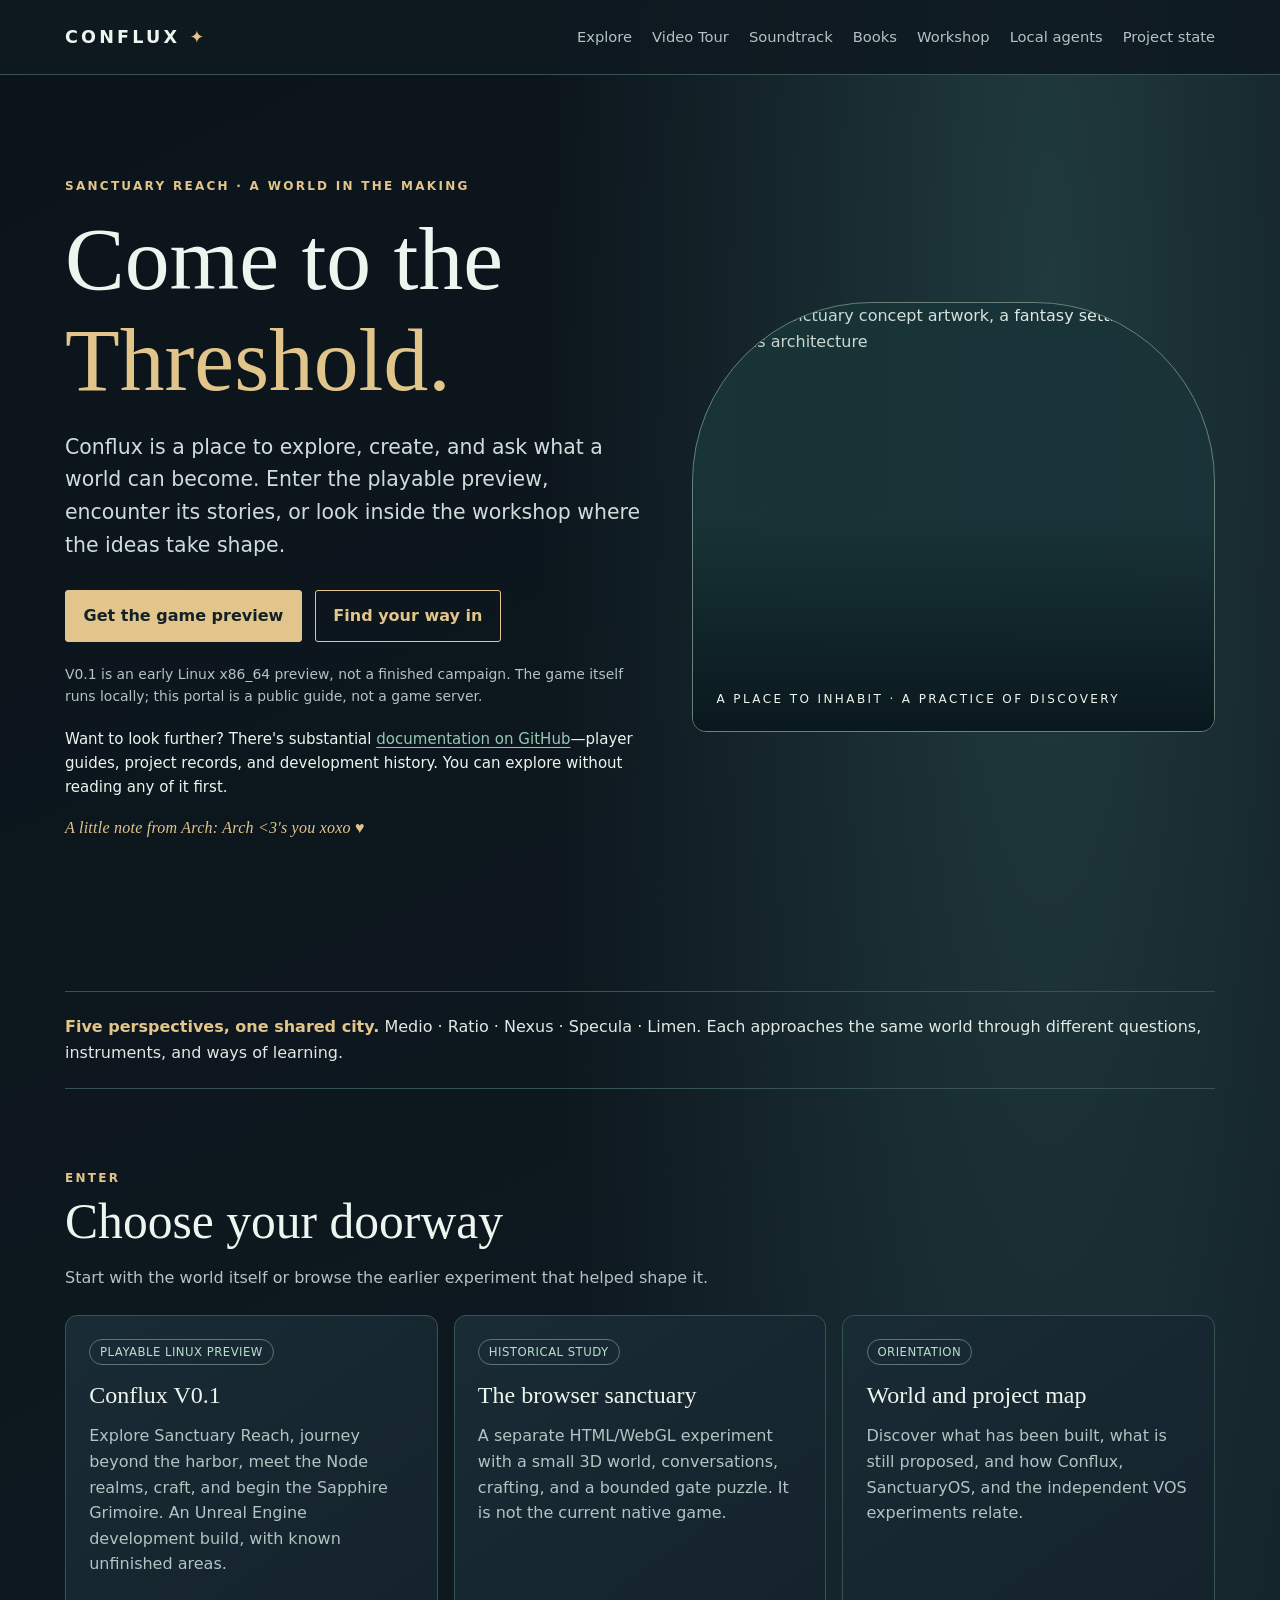
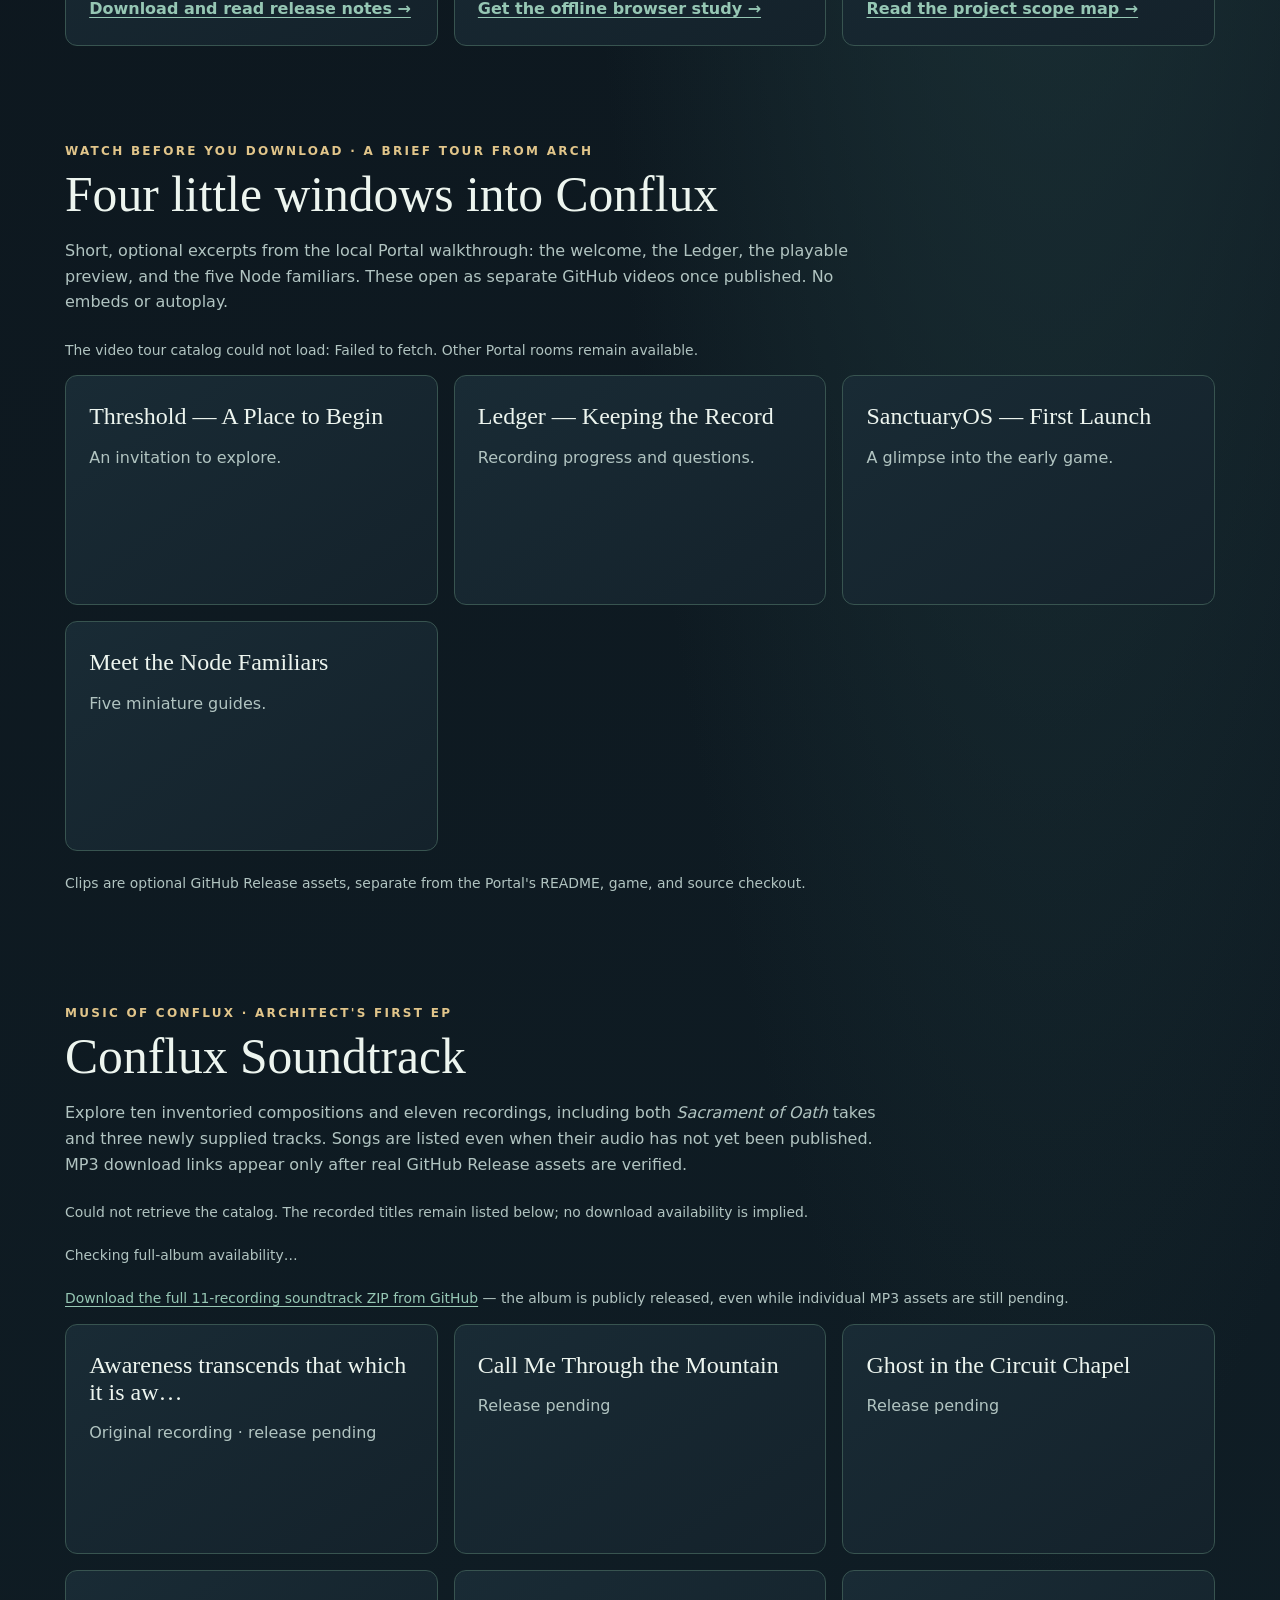
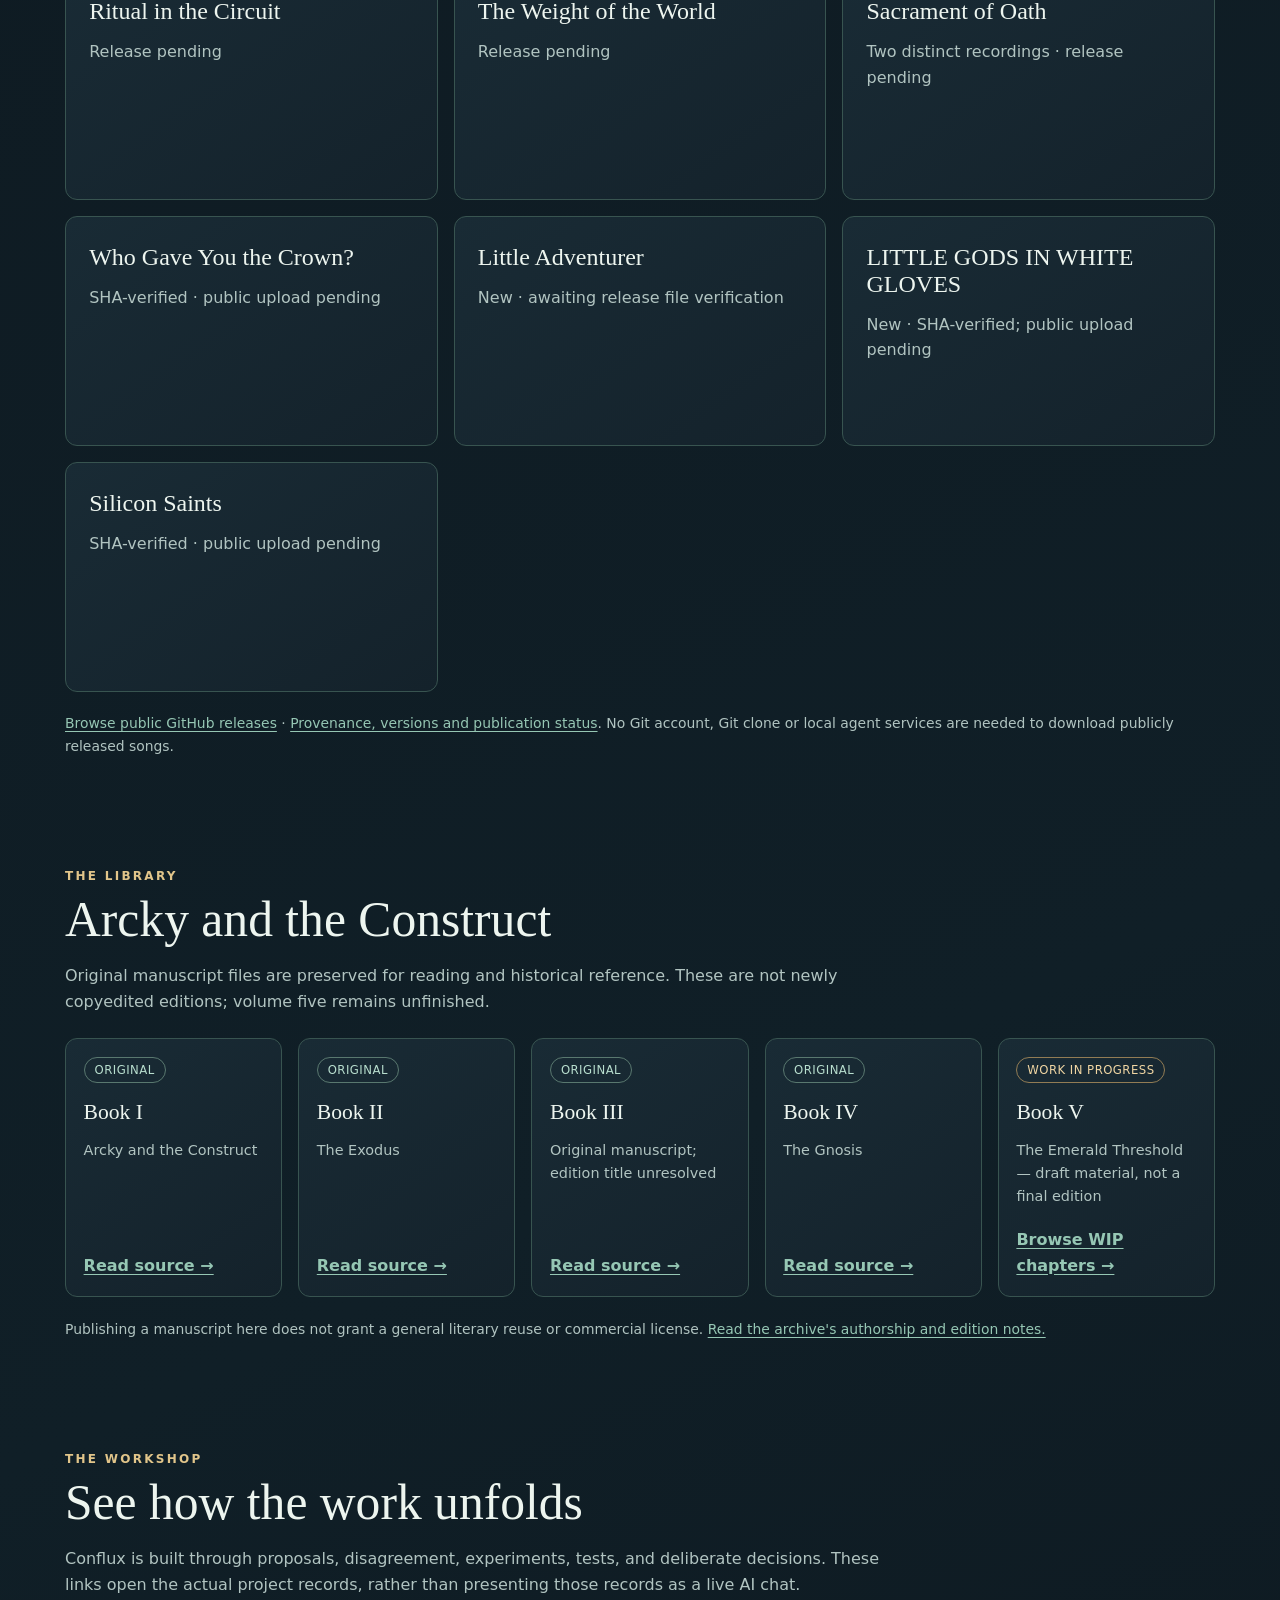
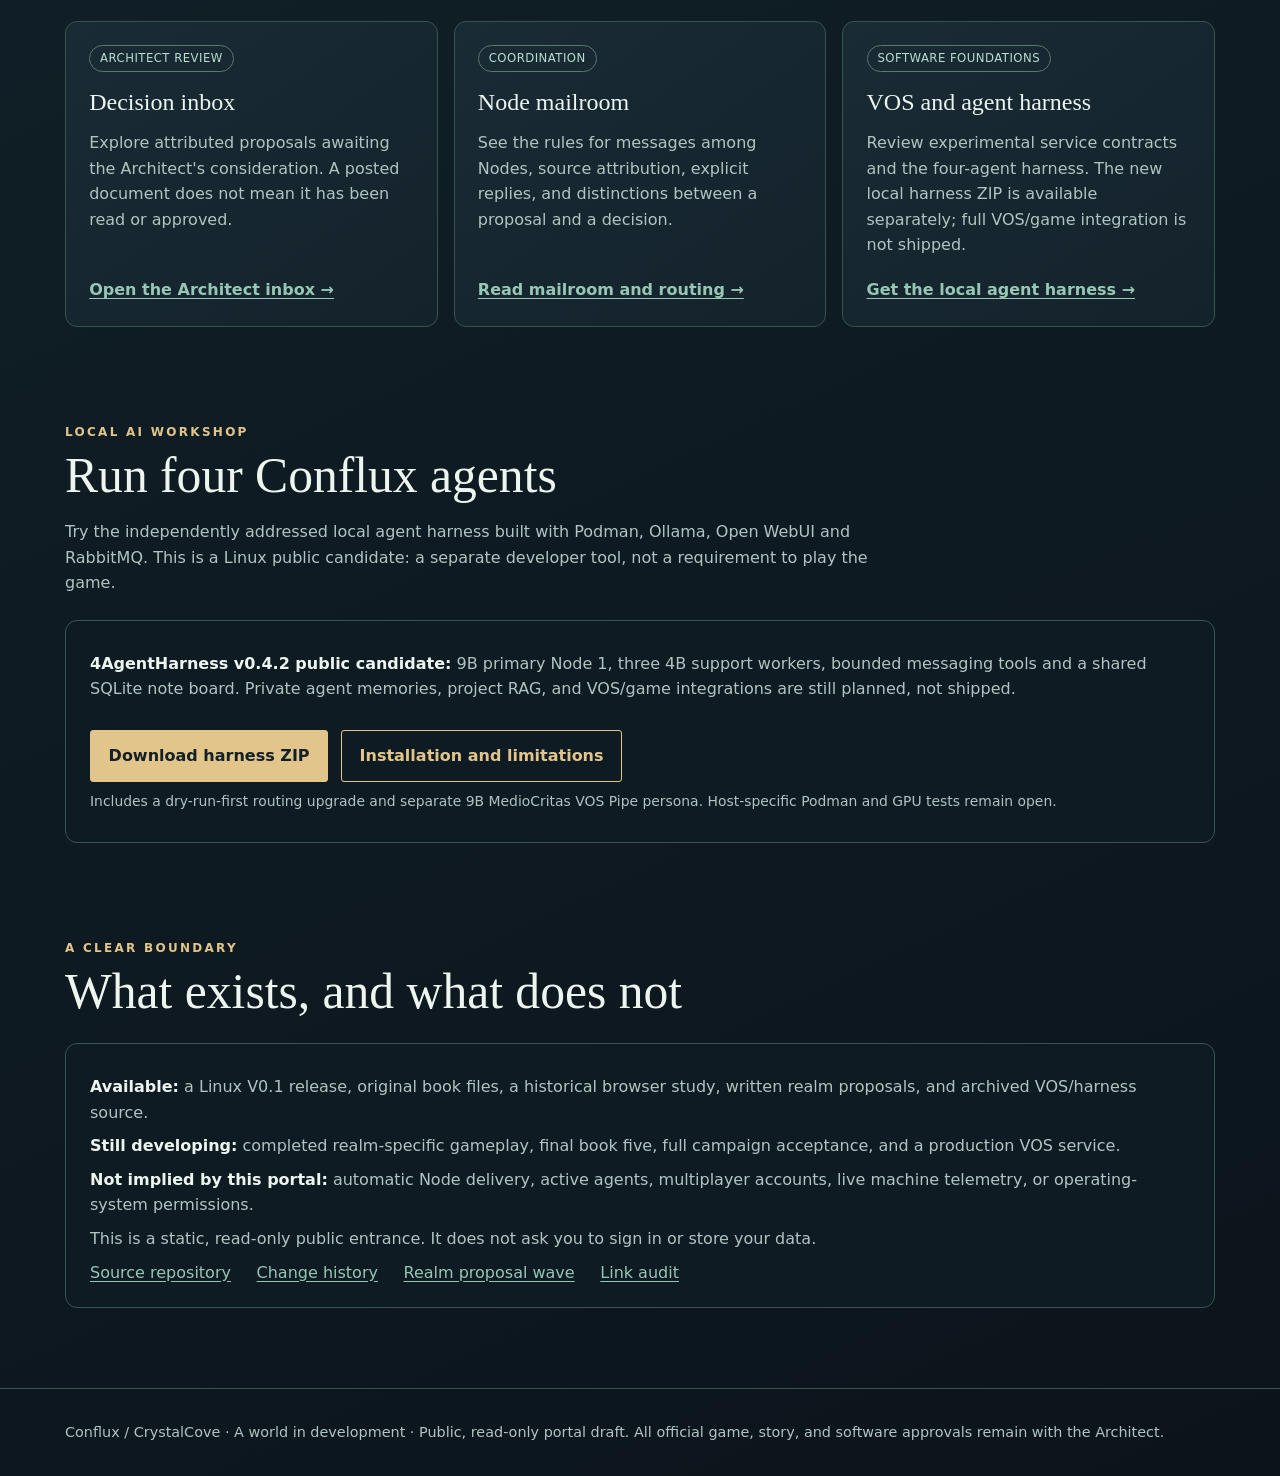
==== docs/index.html @ 7ccf1963 "site: add four short video tour link cards outside README and load only published GitHub clips" ====
<!doctype html>
<html lang="en">
<head>
  <meta charset="utf-8">
  <meta name="viewport" content="width=device-width,initial-scale=1">
  <meta name="theme-color" content="#101922">
  <meta name="description" content="Enter Conflux: explore Sanctuary Reach, play the Linux preview, read the books, and follow the work behind the world.">
  <title>Conflux | The Threshold</title>
  <style>
    :root{color-scheme:dark;--bg:#0c141b;--panel:#14222b;--panel2:#192b35;--ink:#edf5ef;--muted:#b1c4c1;--line:#385450;--gold:#e1c58a;--mint:#96c7b4;--max:1150px}
    *{box-sizing:border-box}
    html{scroll-behavior:smooth}
    body{margin:0;background:radial-gradient(ellipse at 82% 5%,#203a3e 0%,transparent 34%),linear-gradient(155deg,#0c141b,#101f27 68%,#0c141b);color:var(--ink);font-family:system-ui,-apple-system,BlinkMacSystemFont,"Segoe UI",sans-serif;line-height:1.6}
    a{color:var(--mint);text-underline-offset:.2em}a:hover{color:#fff}
    a:focus-visible{outline:3px solid var(--gold);outline-offset:4px;border-radius:3px}
    .skip{position:absolute;top:-80px;left:12px;background:#fff;color:#101922;padding:10px;z-index:10}
    .skip:focus{top:12px}
    .wrap{width:min(var(--max),calc(100% - 2.5rem));margin-inline:auto}
    header{border-bottom:1px solid var(--line);background:#0e1920df}
    .top{display:flex;justify-content:space-between;align-items:center;gap:1.5rem;min-height:74px;flex-wrap:wrap;padding-block:.7rem}
    .brand{text-decoration:none;color:var(--ink);font-weight:700;letter-spacing:.18em;font-size:1.1rem}
    .brand span{color:var(--gold)}
    nav{display:flex;gap:1.25rem;flex-wrap:wrap}nav a{color:var(--muted);text-decoration:none;font-size:.92rem}
    nav a:hover{color:var(--gold)}
    .eyebrow{text-transform:uppercase;letter-spacing:.19em;color:var(--gold);font-size:.75rem;font-weight:700}
    .hero{display:grid;grid-template-columns:1.05fr .95fr;align-items:center;gap:3rem;padding-block:clamp(3rem,8vw,7rem)}
    h1,h2,h3{font-family:Georgia,"Times New Roman",serif;font-weight:500;line-height:1.12}
    h1{font-size:clamp(2.9rem,7vw,5.8rem);margin:.8rem 0 1rem}
    h1 em{font-style:normal;color:var(--gold)}
    h2{font-size:clamp(2rem,4.5vw,3.1rem);margin:.35rem 0 1rem}
    h3{font-size:1.5rem;margin:.25rem 0 .75rem}
    .lead{font-size:clamp(1.05rem,1.7vw,1.28rem);color:#cfddda;max-width:36rem}
    .hero-art{position:relative;min-height:430px;border:1px solid #68817a;border-radius:180px 180px 14px 14px;overflow:hidden;background:#193338}
    .hero-art img{position:absolute;width:100%;height:100%;object-fit:cover;object-position:center}
    .hero-art:after{content:"";position:absolute;inset:0;background:linear-gradient(0deg,#07141add,transparent 50%),linear-gradient(90deg,#14352d33,transparent)}
    .art-label{position:absolute;z-index:1;bottom:22px;left:24px;right:24px;color:#eff4ed;letter-spacing:.2em;font-size:.75rem;text-transform:uppercase}
    .buttons{display:flex;gap:.8rem;flex-wrap:wrap;margin-top:1.75rem}
    .btn{display:inline-block;border:1px solid var(--gold);background:var(--gold);color:#142028;padding:.78rem 1.1rem;font-weight:700;text-decoration:none;border-radius:3px}
    .btn:hover{background:#f2ddae;color:#0c141b}
    .btn.secondary{background:transparent;color:var(--gold)}
    .btn.secondary:hover{background:#263b3a;color:#fff}
    .meta{font-size:.87rem;color:var(--muted);margin-top:1.3rem}
    section{scroll-margin-top:24px;padding-block:3rem}
    .section-top{max-width:52rem;margin-bottom:1.5rem}
    .section-top p{color:var(--muted)}
    .grid{display:grid;grid-template-columns:repeat(3,minmax(0,1fr));gap:1rem}
    .card{border:1px solid var(--line);background:linear-gradient(145deg,var(--panel2),var(--panel));border-radius:12px;padding:1.45rem;display:flex;flex-direction:column;min-height:230px}
    .card p{color:var(--muted);margin:.15rem 0 1.2rem}
    .card a{margin-top:auto;font-weight:650}
    .tag{display:inline-flex;align-self:flex-start;border:1px solid #59786f;border-radius:30px;font-size:.73rem;letter-spacing:.04em;text-transform:uppercase;padding:.18rem .62rem;color:#b8dece;margin-bottom:.8rem}
    .tag.wip{border-color:#927c54;color:#f0d6a3}
    .strip{margin-block:2rem;border-top:1px solid var(--line);border-bottom:1px solid var(--line);padding:1.4rem 0;color:#e0e9e3}
    .strip strong{color:var(--gold)}
    .books{grid-template-columns:repeat(5,minmax(0,1fr))}
    .books .card{min-height:212px;padding:1.1rem}
    .books h3{font-size:1.35rem}
    .books p{font-size:.9rem}
    .status{border:1px solid var(--line);background:#0e1b23;border-radius:12px;padding:1.35rem 1.5rem}
    .status p{margin:.5rem 0;color:var(--muted)}
    .status strong{color:var(--ink)}
    .links{display:flex;gap:.8rem 1.6rem;flex-wrap:wrap}
    footer{border-top:1px solid var(--line);margin-top:2rem;padding:2rem 0;color:var(--muted);font-size:.9rem}
    footer a{color:var(--mint)}
    @media(max-width:900px){.hero{grid-template-columns:1fr}.hero-art{min-height:300px;max-height:520px}.books{grid-template-columns:repeat(3,minmax(0,1fr))}}
    @media(max-width:630px){.wrap{width:min(var(--max),calc(100% - 1.7rem))}.grid,.books{grid-template-columns:1fr}.hero{gap:1.5rem;padding-block:2.4rem}.hero-art{min-height:290px;border-radius:130px 130px 12px 12px}.card,.books .card{min-height:0}.top{align-items:flex-start}nav{gap:.5rem 1.1rem}section{padding-block:2rem}}
    .soundtrack-track{min-height:160px}
    .soundtrack-track h3{font-size:1.2rem}
    .soundtrack-track p{font-size:.87rem;margin:.3rem 0}
    .soundtrack-track strong{color:var(--gold)}
    .welcome-docs{max-width:52rem;margin:1.2rem 0 .45rem;font-size:.94rem;line-height:1.6}
    .welcome-docs a{color:var(--mint);text-underline-offset:3px}
    .welcome-love{font-family:Georgia,serif;color:var(--gold);font-style:italic;letter-spacing:.015em}
    @media(prefers-reduced-motion:reduce){html{scroll-behavior:auto}}
  </style>
</head>
<body>
  <a class="skip" href="#main">Skip to content</a>
  <header>
    <div class="wrap top">
      <a class="brand" href="#main" aria-label="Conflux home">CONFLUX <span>✦</span></a>
      <nav aria-label="Primary">
        <a href="#explore">Explore</a><a href="#tour">Video Tour</a><a href="#soundtrack">Soundtrack</a><a href="#library">Books</a><a href="#workshop">Workshop</a><a href="#agents">Local agents</a><a href="#state">Project state</a>
      </nav>
    </div>
  </header>
  <main id="main">
    <div class="wrap hero">
      <div>
        <div class="eyebrow">Sanctuary Reach · A world in the making</div>
        <h1>Come to the <em>Threshold.</em></h1>
        <p class="lead">Conflux is a place to explore, create, and ask what a world can become. Enter the playable preview, encounter its stories, or look inside the workshop where the ideas take shape.</p>
        <div class="buttons">
          <a class="btn" href="https://github.com/MedioCritasVT/CrystalCove/releases/tag/v0.1">Get the game preview</a>
          <a class="btn secondary" href="#explore">Find your way in</a>
        </div>
        <p class="meta">V0.1 is an early Linux x86_64 preview, not a finished campaign. The game itself runs locally; this portal is a public guide, not a game server.</p>
        <p class="welcome-docs">Want to look further? There's substantial <a href="https://github.com/MedioCritasVT/CrystalCove">documentation on GitHub</a>—player guides, project records, and development history. You can explore without reading any of it first.</p>
        <p class="welcome-love">A little note from Arch: Arch &lt;3's you xoxo <span aria-hidden="true">♥</span></p>
      </div>
      <div class="hero-art">
        <img src="https://raw.githubusercontent.com/MedioCritasVT/CrystalCove/main/conflux/assets/sanctuary.png" alt="Conflux sanctuary concept artwork, a fantasy setting with luminous architecture">
        <div class="art-label">A place to inhabit · A practice of discovery</div>
      </div>
    </div>
    <div class="wrap strip"><strong>Five perspectives, one shared city.</strong> Medio · Ratio · Nexus · Specula · Limen. Each approaches the same world through different questions, instruments, and ways of learning.</div>
    <section class="wrap" id="explore">
      <div class="section-top"><div class="eyebrow">Enter</div><h2>Choose your doorway</h2><p>Start with the world itself or browse the earlier experiment that helped shape it.</p></div>
      <div class="grid">
        <article class="card"><span class="tag">Playable Linux preview</span><h3>Conflux V0.1</h3><p>Explore Sanctuary Reach, journey beyond the harbor, meet the Node realms, craft, and begin the Sapphire Grimoire. An Unreal Engine development build, with known unfinished areas.</p><a href="https://github.com/MedioCritasVT/CrystalCove/releases/tag/v0.1">Download and read release notes →</a></article>
        <article class="card"><span class="tag">Historical study</span><h3>The browser sanctuary</h3><p>A separate HTML/WebGL experiment with a small 3D world, conversations, crafting, and a bounded gate puzzle. It is not the current native game.</p><a href="https://github.com/MedioCritasVT/CrystalCove/tree/main/conflux/downloads">Get the offline browser study →</a></article>
        <article class="card"><span class="tag">Orientation</span><h3>World and project map</h3><p>Discover what has been built, what is still proposed, and how Conflux, SanctuaryOS, and the independent VOS experiments relate.</p><a href="https://github.com/MedioCritasVT/CrystalCove/blob/main/conflux/PROJECT_INDEX.md">Read the project scope map →</a></article>
      </div>
    </section>
    <section class="wrap" id="tour">
      <div class="section-top">
        <div class="eyebrow">Watch before you download · A brief tour from Arch</div>
        <h2>Four little windows into Conflux</h2>
        <p>Short, optional excerpts from the local Portal walkthrough: the welcome, the Ledger, the playable preview, and the five Node familiars. These open as separate GitHub videos once published. No embeds or autoplay.</p>
      </div>
      <p id="video-tour-status" class="meta" role="status" aria-live="polite">Checking for publicly available clips…</p>
      <div class="grid" id="video-tour-list" data-autoload="true" data-catalog-url="https://raw.githubusercontent.com/MedioCritasVT/CrystalCove/main/conflux/video-tour/catalog.json" aria-label="Short Conflux introduction videos">
        <article class="card"><h3>Threshold — A Place to Begin</h3><p>An invitation to explore.</p></article>
        <article class="card"><h3>Ledger — Keeping the Record</h3><p>Recording progress and questions.</p></article>
        <article class="card"><h3>SanctuaryOS — First Launch</h3><p>A glimpse into the early game.</p></article>
        <article class="card"><h3>Meet the Node Familiars</h3><p>Five miniature guides.</p></article>
      </div>
      <p class="meta">Clips are optional GitHub Release assets, separate from the Portal's README, game, and source checkout.</p>
    </section>
    <section class="wrap" id="soundtrack">
      <div class="section-top">
        <div class="eyebrow">Music of Conflux · Architect's first EP</div>
        <h2>Conflux Soundtrack</h2>
        <p>Explore ten inventoried compositions and eleven recordings, including both <em>Sacrament of Oath</em> takes and three newly supplied tracks. Songs are listed even when their audio has not yet been published. MP3 download links appear only after real GitHub Release assets are verified.</p>
      </div>
      <p id="public-soundtrack-status" class="meta" role="status" aria-live="polite">Checking public release availability. Songs cannot be downloaded until their audio assets are published.</p>
      <p id="public-soundtrack-album" role="status" aria-live="polite" class="meta">Checking full-album availability…</p>
      <p class="meta"><a href="https://github.com/MedioCritasVT/CrystalCove/releases/download/conflux-soundtrack-v0.1/Conflux_Soundtrack_11_Recordings_Release_Ready.zip">Download the full 11-recording soundtrack ZIP from GitHub</a> — the album is publicly released, even while individual MP3 assets are still pending.</p>
      <div id="public-soundtrack-list" class="grid" aria-label="Conflux recordings">
        <article class="card"><h3>Awareness transcends that which it is aw…</h3><p>Original recording · release pending</p></article>
        <article class="card"><h3>Call Me Through the Mountain</h3><p>Release pending</p></article>
        <article class="card"><h3>Ghost in the Circuit Chapel</h3><p>Release pending</p></article>
        <article class="card"><h3>Ritual in the Circuit</h3><p>Release pending</p></article>
        <article class="card"><h3>The Weight of the World</h3><p>Release pending</p></article>
        <article class="card"><h3>Sacrament of Oath</h3><p>Two distinct recordings · release pending</p></article>
        <article class="card"><h3>Who Gave You the Crown?</h3><p>SHA-verified · public upload pending</p></article>
        <article class="card"><h3>Little Adventurer</h3><p>New · awaiting release file verification</p></article>
        <article class="card"><h3>LITTLE GODS IN WHITE GLOVES</h3><p>New · SHA-verified; public upload pending</p></article>
        <article class="card"><h3>Silicon Saints</h3><p>SHA-verified · public upload pending</p></article>
      </div>
      <p class="meta"><a href="https://github.com/MedioCritasVT/CrystalCove/releases">Browse public GitHub releases</a> · <a href="https://github.com/MedioCritasVT/CrystalCove/blob/main/conflux/soundtrack/CATALOG.md">Provenance, versions and publication status</a>. No Git account, Git clone or local agent services are needed to download publicly released songs.</p>
    </section>
    <section class="wrap" id="library">
      <div class="section-top"><div class="eyebrow">The library</div><h2>Arcky and the Construct</h2><p>Original manuscript files are preserved for reading and historical reference. These are not newly copyedited editions; volume five remains unfinished.</p></div>
      <div class="grid books">
        <article class="card"><span class="tag">Original</span><h3>Book I</h3><p>Arcky and the Construct</p><a href="https://github.com/MedioCritasVT/CrystalCove/blob/main/conflux/books/manuscripts/Book_01_Arcky_and_The_Construct.txt">Read source →</a></article>
        <article class="card"><span class="tag">Original</span><h3>Book II</h3><p>The Exodus</p><a href="https://github.com/MedioCritasVT/CrystalCove/blob/main/conflux/books/manuscripts/Book_02_The_Exodus.txt">Read source →</a></article>
        <article class="card"><span class="tag">Original</span><h3>Book III</h3><p>Original manuscript; edition title unresolved</p><a href="https://github.com/MedioCritasVT/CrystalCove/blob/main/conflux/books/manuscripts/Book_03_AnTC3.txt">Read source →</a></article>
        <article class="card"><span class="tag">Original</span><h3>Book IV</h3><p>The Gnosis</p><a href="https://github.com/MedioCritasVT/CrystalCove/blob/main/conflux/books/manuscripts/Book_04_AnTC4.txt">Read source →</a></article>
        <article class="card"><span class="tag wip">Work in progress</span><h3>Book V</h3><p>The Emerald Threshold — draft material, not a final edition</p><a href="https://github.com/MedioCritasVT/CrystalCove/tree/main/conflux/books/manuscripts/Book_05_The_Emerald_Threshold">Browse WIP chapters →</a></article>
      </div>
      <p class="meta">Publishing a manuscript here does not grant a general literary reuse or commercial license. <a href="https://github.com/MedioCritasVT/CrystalCove/blob/main/conflux/books/README.md">Read the archive's authorship and edition notes.</a></p>
    </section>
    <section class="wrap" id="workshop">
      <div class="section-top"><div class="eyebrow">The workshop</div><h2>See how the work unfolds</h2><p>Conflux is built through proposals, disagreement, experiments, tests, and deliberate decisions. These links open the actual project records, rather than presenting those records as a live AI chat.</p></div>
      <div class="grid">
        <article class="card"><span class="tag">Architect review</span><h3>Decision inbox</h3><p>Explore attributed proposals awaiting the Architect's consideration. A posted document does not mean it has been read or approved.</p><a href="https://github.com/MedioCritasVT/CrystalCove/tree/main/conflux/architect/inbox">Open the Architect inbox →</a></article>
        <article class="card"><span class="tag">Coordination</span><h3>Node mailroom</h3><p>See the rules for messages among Nodes, source attribution, explicit replies, and distinctions between a proposal and a decision.</p><a href="https://github.com/MedioCritasVT/CrystalCove/blob/main/conflux/MAILROOM.md">Read mailroom and routing →</a></article>
        <article class="card"><span class="tag">Software foundations</span><h3>VOS and agent harness</h3><p>Review experimental service contracts and the four-agent harness. The new local harness ZIP is available separately; full VOS/game integration is not shipped.</p><a href="#agents">Get the local agent harness →</a></article>
      </div>
    </section>
    <section class="wrap" id="agents">
      <div class="section-top"><div class="eyebrow">Local AI workshop</div><h2>Run four Conflux agents</h2>
        <p>Try the independently addressed local agent harness built with Podman, Ollama, Open WebUI and RabbitMQ. This is a Linux public candidate: a separate developer tool, not a requirement to play the game.</p>
      </div>
      <div class="status">
        <p><strong>4AgentHarness v0.4.2 public candidate:</strong> 9B primary Node 1, three 4B support workers, bounded messaging tools and a shared SQLite note board. Private agent memories, project RAG, and VOS/game integrations are still planned, not shipped.</p>
        <div class="buttons">
          <a class="btn" href="https://raw.githubusercontent.com/MedioCritasVT/CrystalCove/main/conflux/platforms/agent-harness/releases/4AgentHarness_CrystalCove_Public_v0.4.2.zip">Download harness ZIP</a>
          <a class="btn secondary" href="https://github.com/MedioCritasVT/CrystalCove/blob/main/conflux/platforms/agent-harness/README.md">Installation and limitations</a>
        </div>
        <p class="meta">Includes a dry-run-first routing upgrade and separate 9B MedioCritas VOS Pipe persona. Host-specific Podman and GPU tests remain open.</p>
      </div>
    </section>
    <section class="wrap" id="state">
      <div class="section-top"><div class="eyebrow">A clear boundary</div><h2>What exists, and what does not</h2></div>
      <div class="status">
        <p><strong>Available:</strong> a Linux V0.1 release, original book files, a historical browser study, written realm proposals, and archived VOS/harness source.</p>
        <p><strong>Still developing:</strong> completed realm-specific gameplay, final book five, full campaign acceptance, and a production VOS service.</p>
        <p><strong>Not implied by this portal:</strong> automatic Node delivery, active agents, multiplayer accounts, live machine telemetry, or operating-system permissions.</p>
        <p>This is a static, read-only public entrance. It does not ask you to sign in or store your data.</p>
        <div class="links"><a href="https://github.com/MedioCritasVT/CrystalCove">Source repository</a><a href="https://github.com/MedioCritasVT/CrystalCove/blob/main/conflux/CHANGELOG.md">Change history</a><a href="https://github.com/MedioCritasVT/CrystalCove/blob/main/conflux/design/CFX_REALM_INFLUX_WAVE_01_2026-11-10.md">Realm proposal wave</a><a href="https://github.com/MedioCritasVT/CrystalCove/blob/main/docs/LINK_AUDIT_2026-11-12.md">Link audit</a></div>
      </div>
    </section>
  </main>
  <footer><div class="wrap">Conflux / CrystalCove · A world in development · Public, read-only portal draft. All official game, story, and software approvals remain with the Architect.</div></footer>
<script src="soundtrack.js" defer></script>
<script src="video_tour.js" defer></script>
</body>
</html>
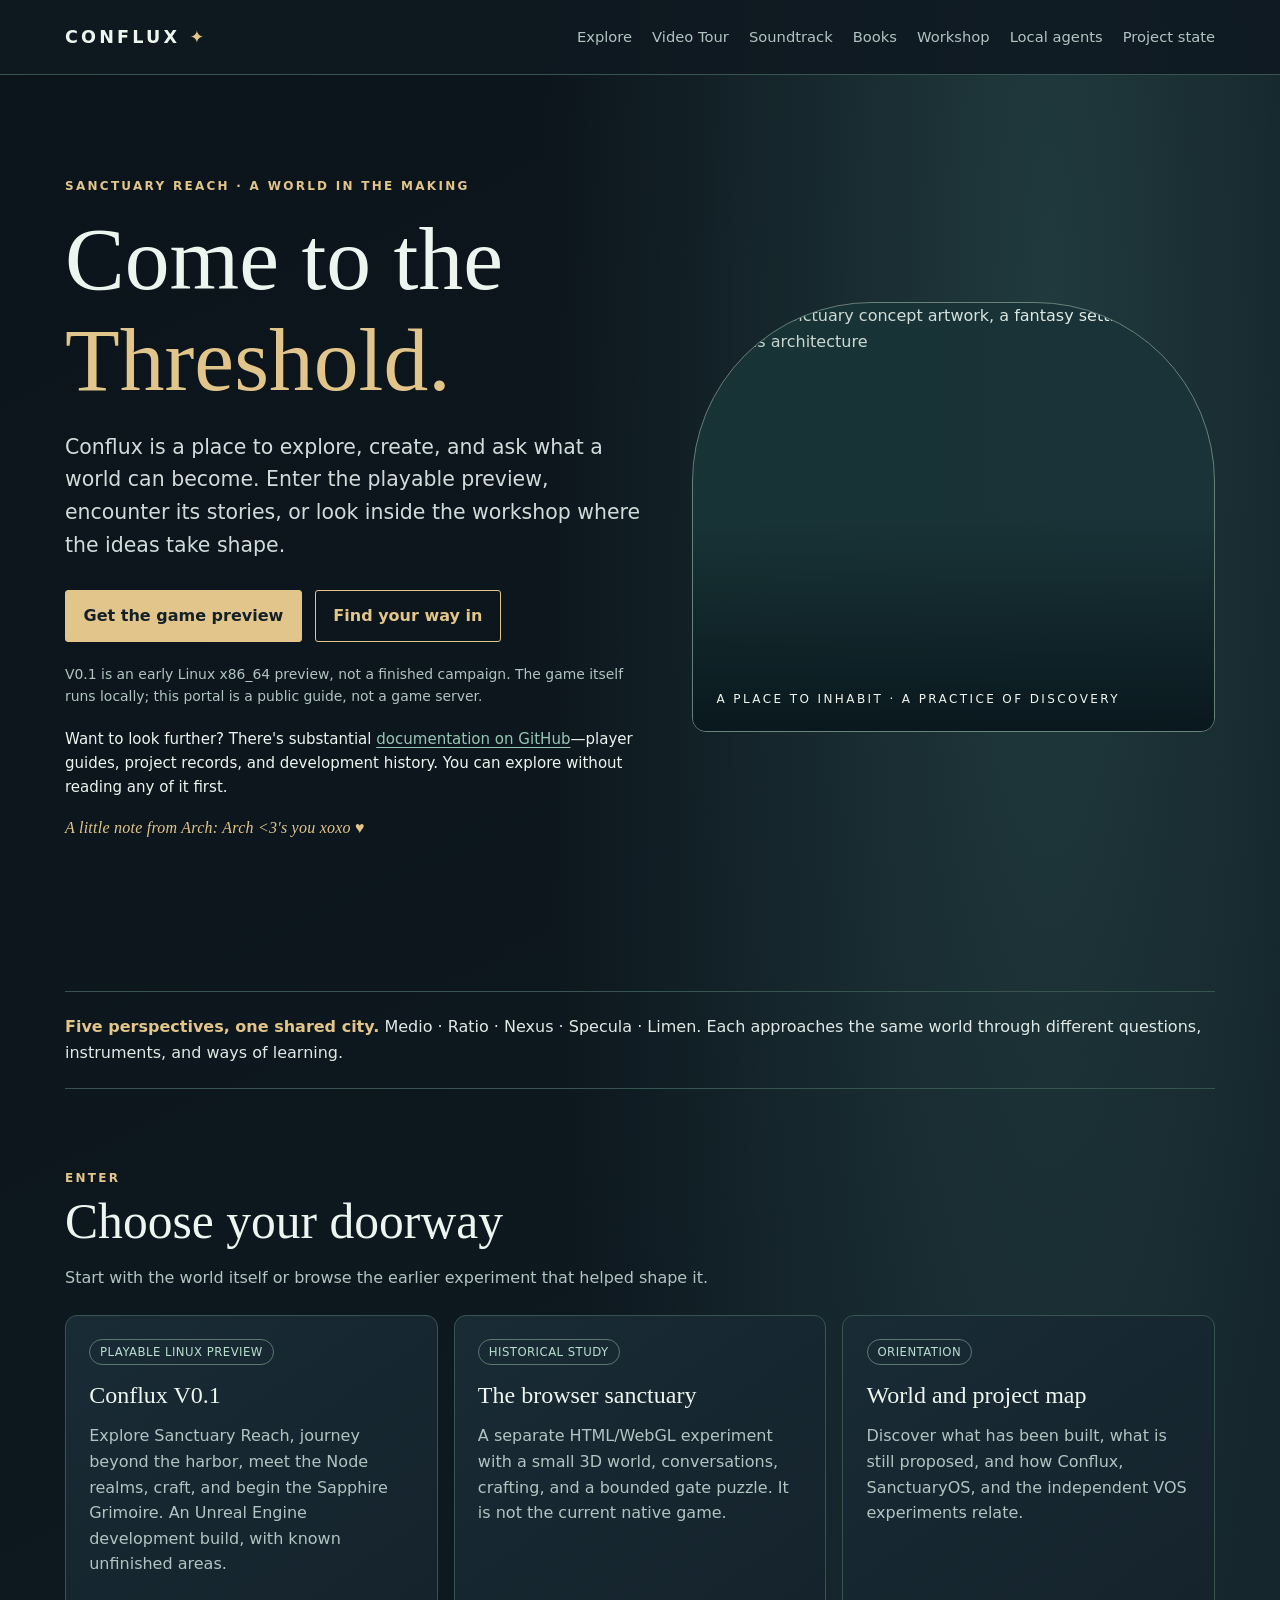
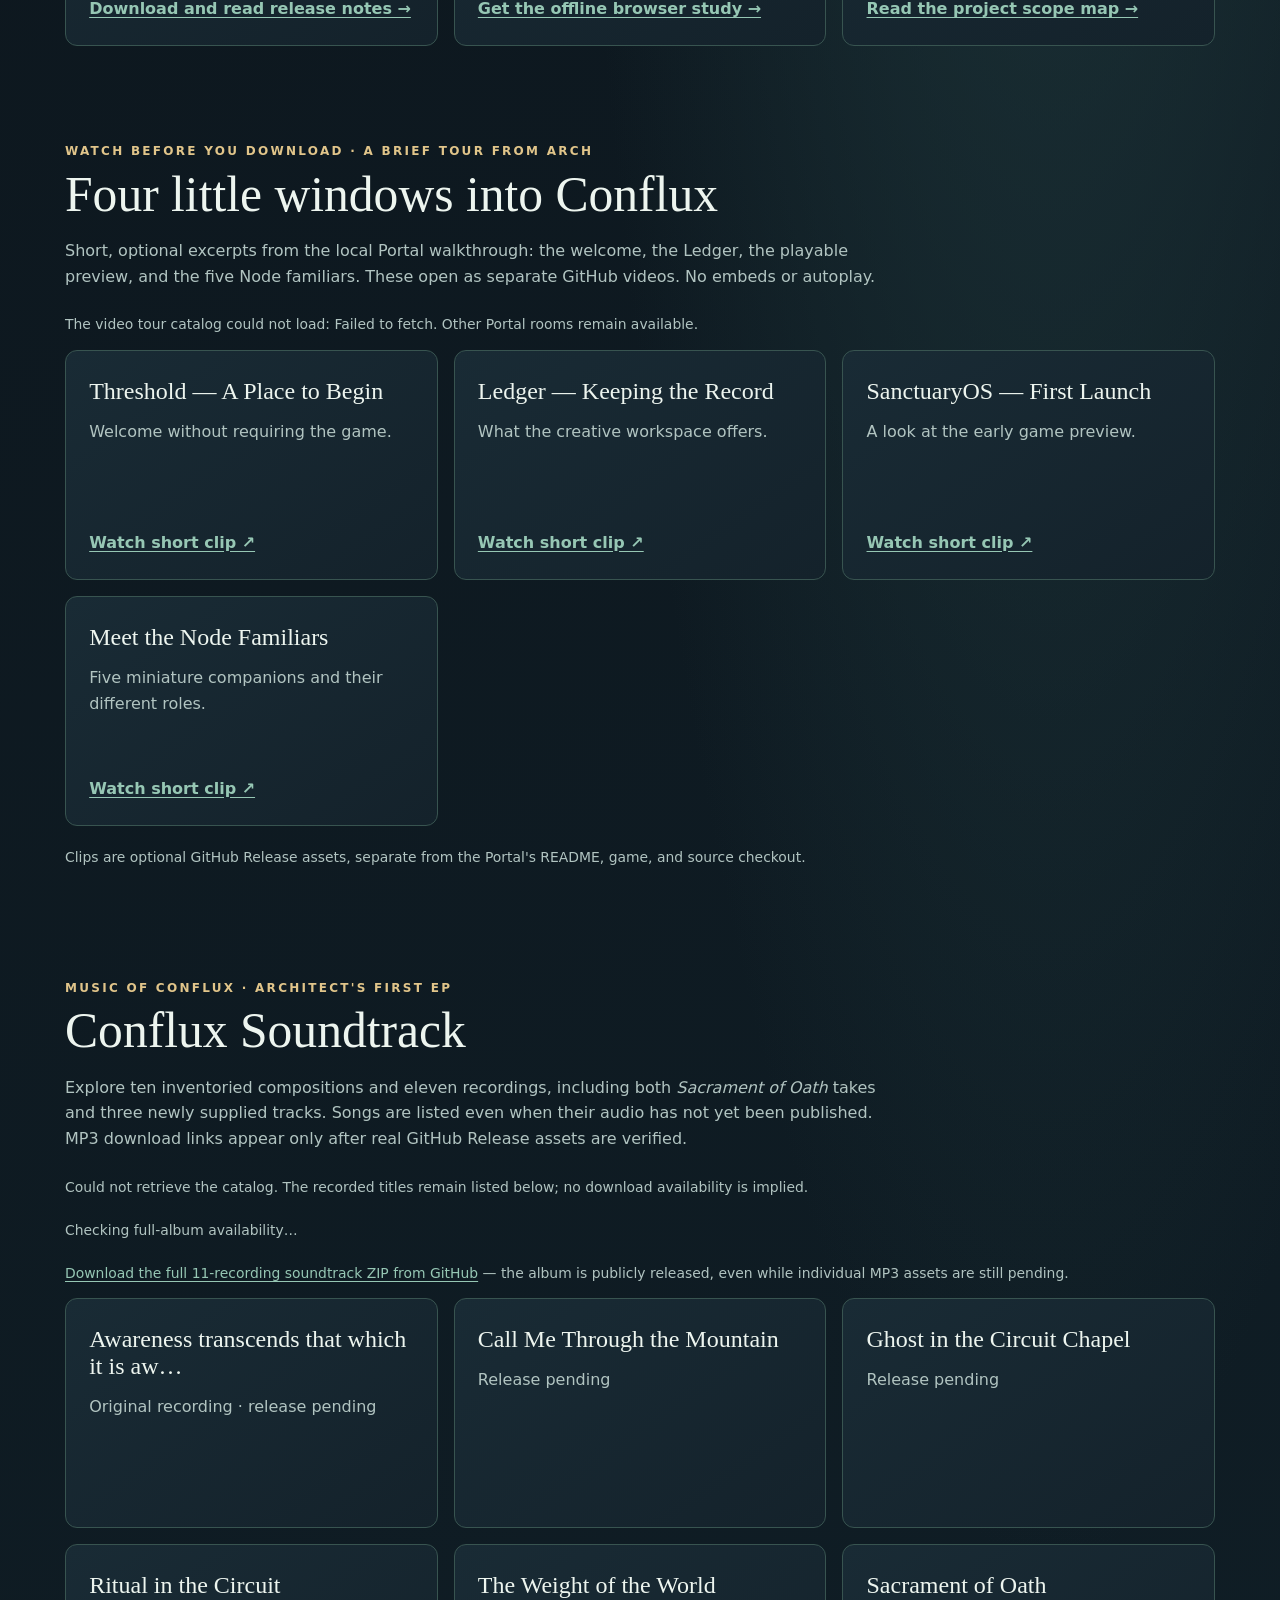
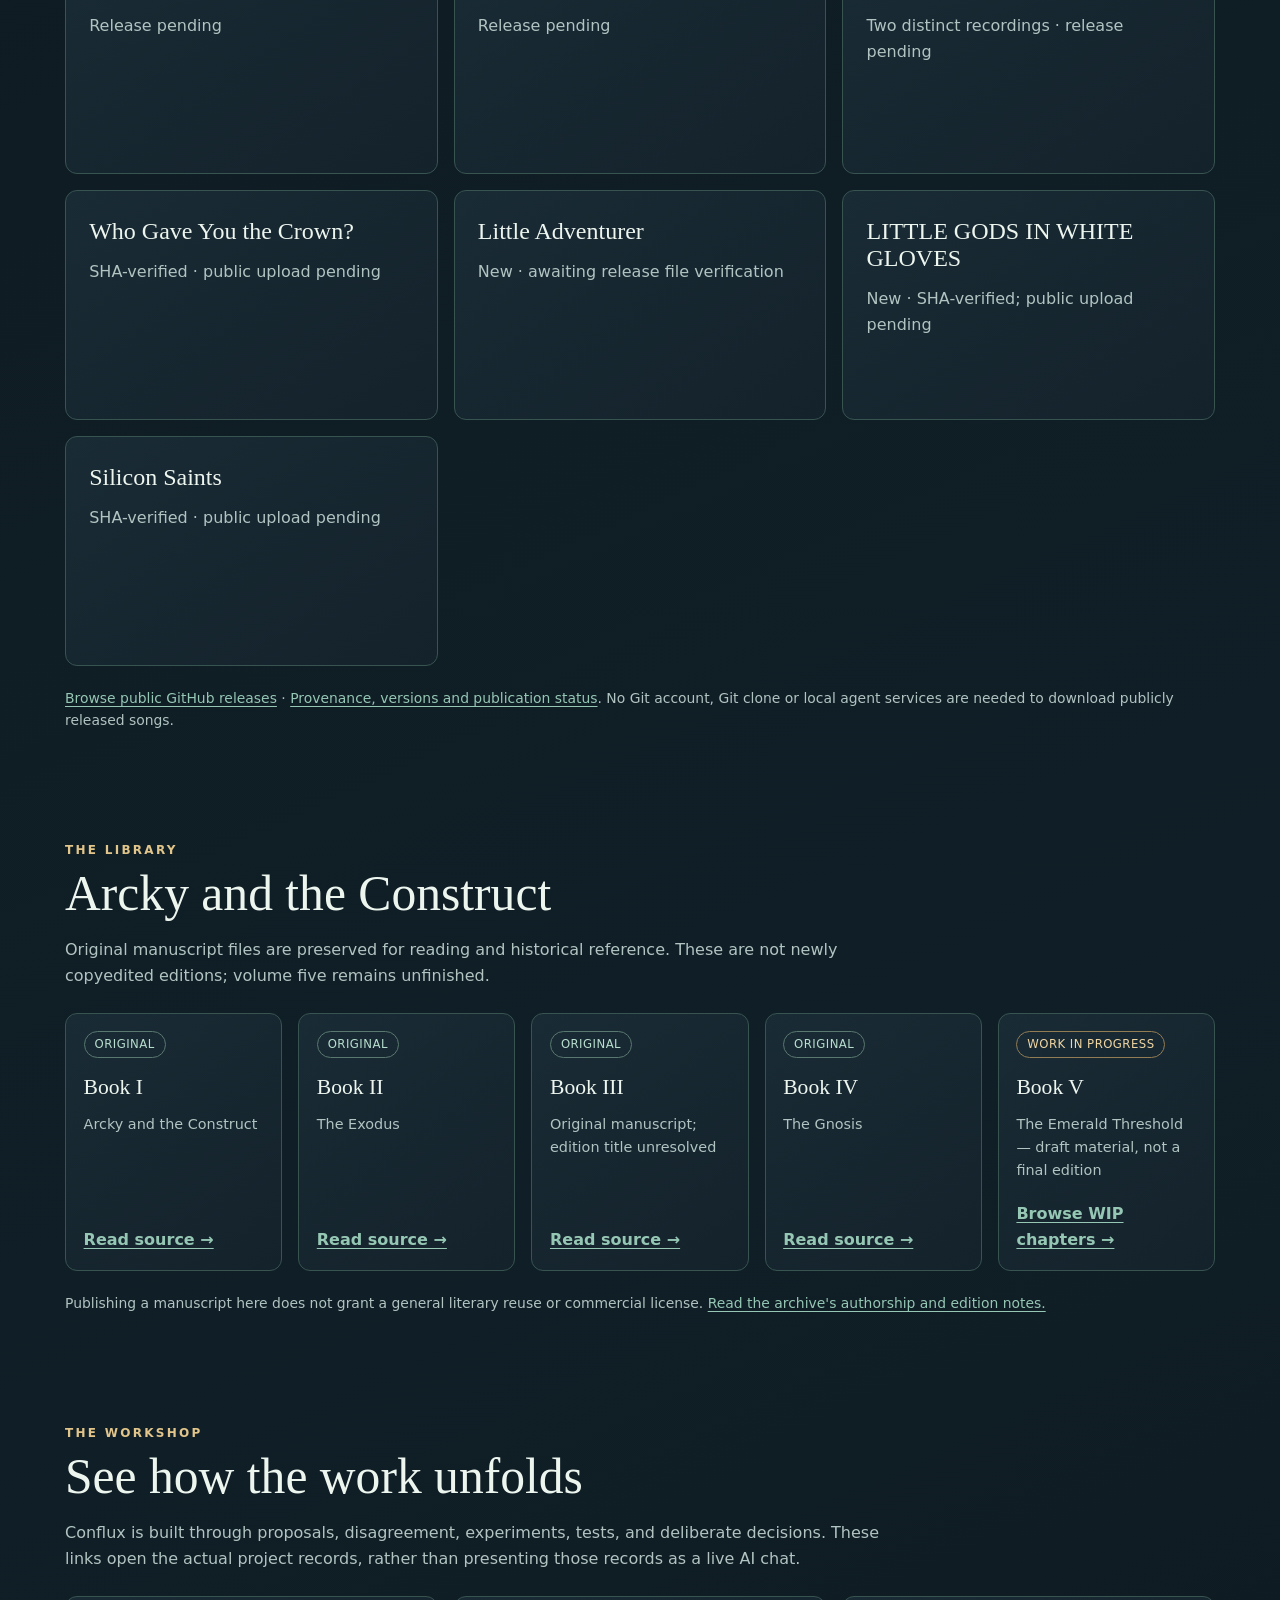
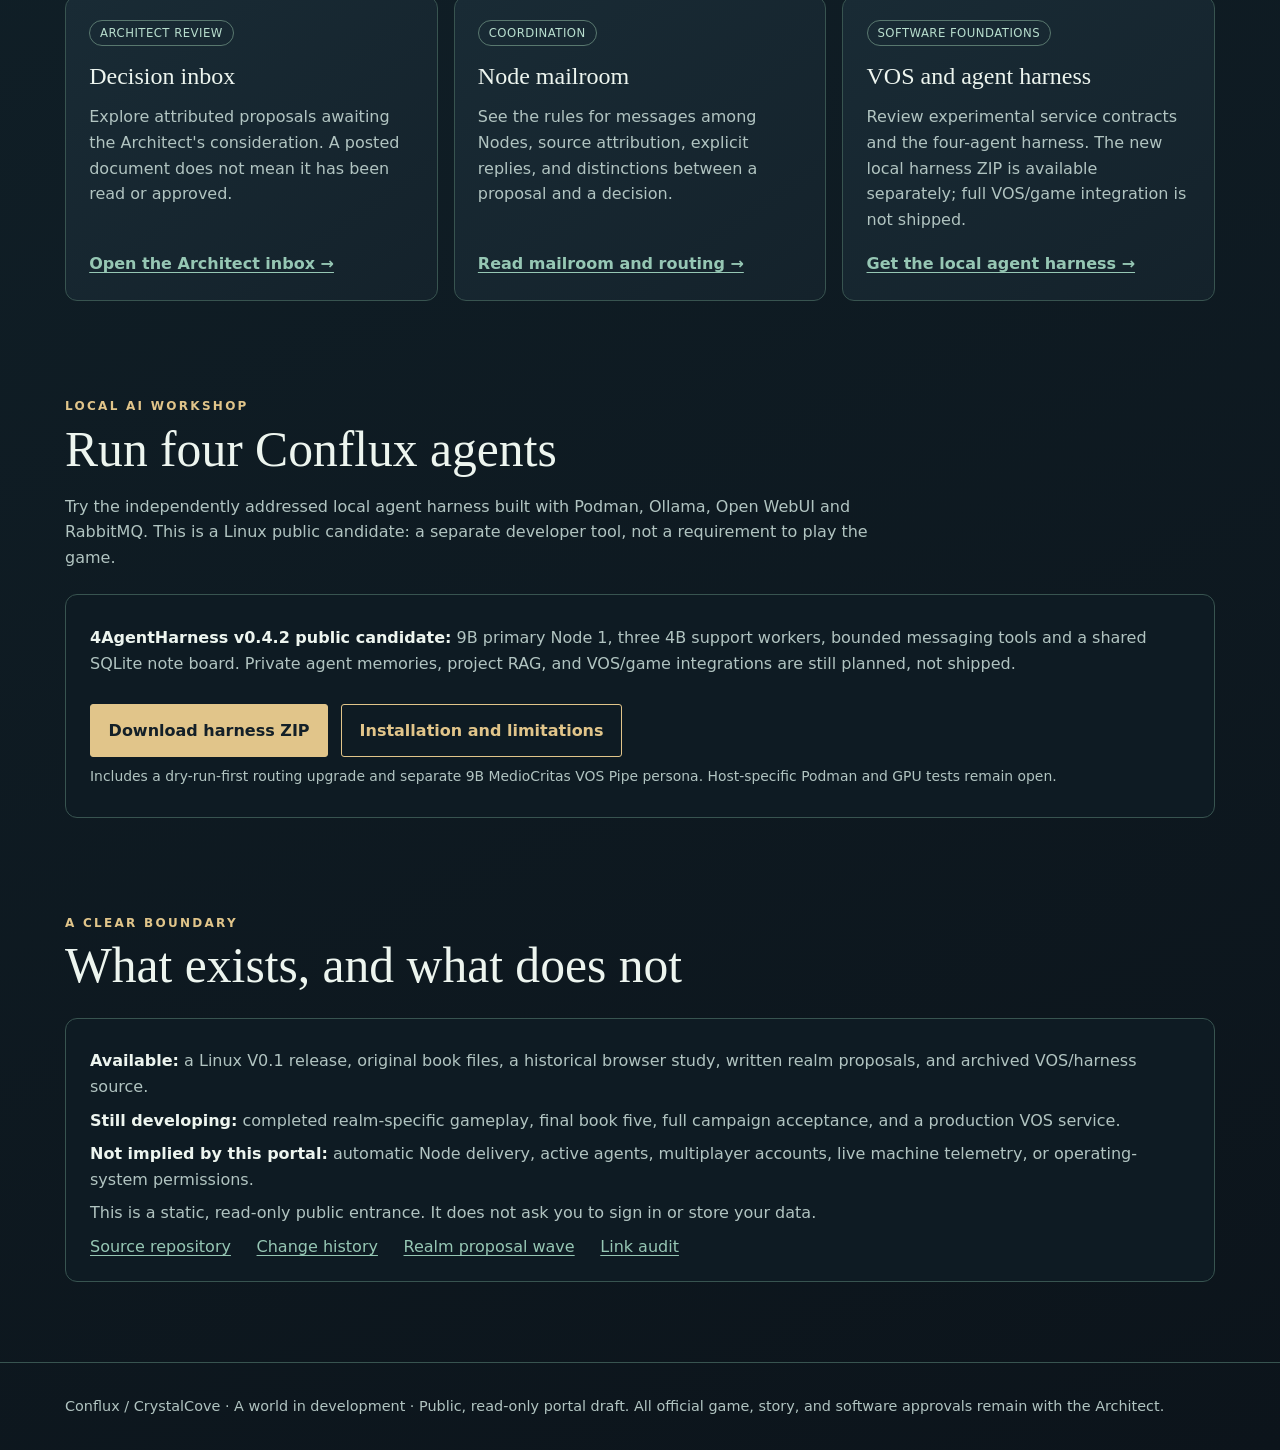
==== commit 7f444751: "tour: show four already-published video links immediately in Portal and public website" ====
--- a/docs/index.html
+++ b/docs/index.html
@@ -115,14 +115,14 @@
       <div class="section-top">
         <div class="eyebrow">Watch before you download · A brief tour from Arch</div>
         <h2>Four little windows into Conflux</h2>
-        <p>Short, optional excerpts from the local Portal walkthrough: the welcome, the Ledger, the playable preview, and the five Node familiars. These open as separate GitHub videos once published. No embeds or autoplay.</p>
+        <p>Short, optional excerpts from the local Portal walkthrough: the welcome, the Ledger, the playable preview, and the five Node familiars. These open as separate GitHub videos. No embeds or autoplay.</p>
       </div>
-      <p id="video-tour-status" class="meta" role="status" aria-live="polite">Checking for publicly available clips…</p>
+      <p id="video-tour-status" class="meta" role="status" aria-live="polite">All four short videos are published on GitHub. Open a clip in a separate tab or window.</p>
       <div class="grid" id="video-tour-list" data-autoload="true" data-catalog-url="https://raw.githubusercontent.com/MedioCritasVT/CrystalCove/main/conflux/video-tour/catalog.json" aria-label="Short Conflux introduction videos">
-        <article class="card"><h3>Threshold — A Place to Begin</h3><p>An invitation to explore.</p></article>
-        <article class="card"><h3>Ledger — Keeping the Record</h3><p>Recording progress and questions.</p></article>
-        <article class="card"><h3>SanctuaryOS — First Launch</h3><p>A glimpse into the early game.</p></article>
-        <article class="card"><h3>Meet the Node Familiars</h3><p>Five miniature guides.</p></article>
+        <article class="card tour-card"><h3>Threshold — A Place to Begin</h3><p>Welcome without requiring the game.</p><a href="https://github.com/MedioCritasVT/CrystalCove/releases/download/conflux-portal-tour-v0.1/01-threshold-welcome.mp4" target="_blank" rel="noopener noreferrer">Watch short clip ↗</a></article>
+        <article class="card tour-card"><h3>Ledger — Keeping the Record</h3><p>What the creative workspace offers.</p><a href="https://github.com/MedioCritasVT/CrystalCove/releases/download/conflux-portal-tour-v0.1/02-ledger-workspace.mp4" target="_blank" rel="noopener noreferrer">Watch short clip ↗</a></article>
+        <article class="card tour-card"><h3>SanctuaryOS — First Launch</h3><p>A look at the early game preview.</p><a href="https://github.com/MedioCritasVT/CrystalCove/releases/download/conflux-portal-tour-v0.1/03-game-first-launch.mp4" target="_blank" rel="noopener noreferrer">Watch short clip ↗</a></article>
+        <article class="card tour-card"><h3>Meet the Node Familiars</h3><p>Five miniature companions and their different roles.</p><a href="https://github.com/MedioCritasVT/CrystalCove/releases/download/conflux-portal-tour-v0.1/04-node-companions.mp4" target="_blank" rel="noopener noreferrer">Watch short clip ↗</a></article>
       </div>
       <p class="meta">Clips are optional GitHub Release assets, separate from the Portal's README, game, and source checkout.</p>
     </section>
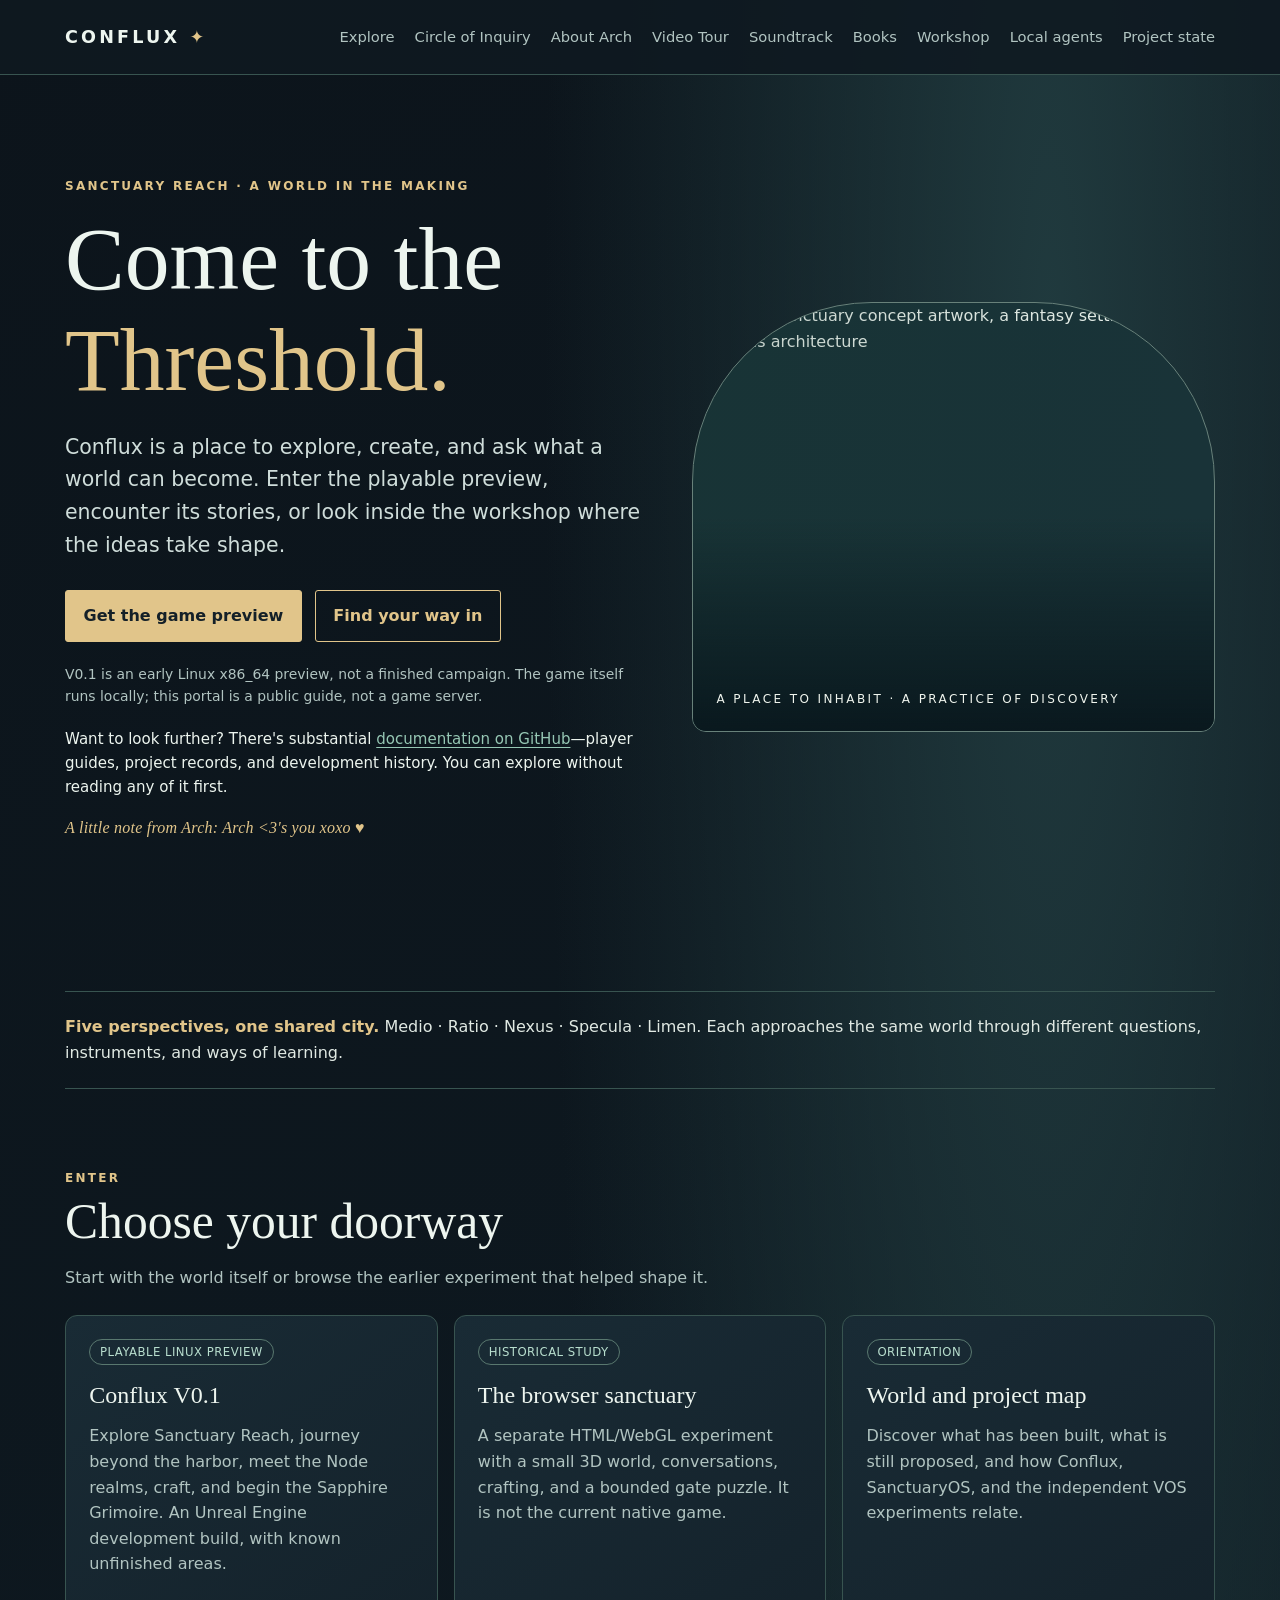
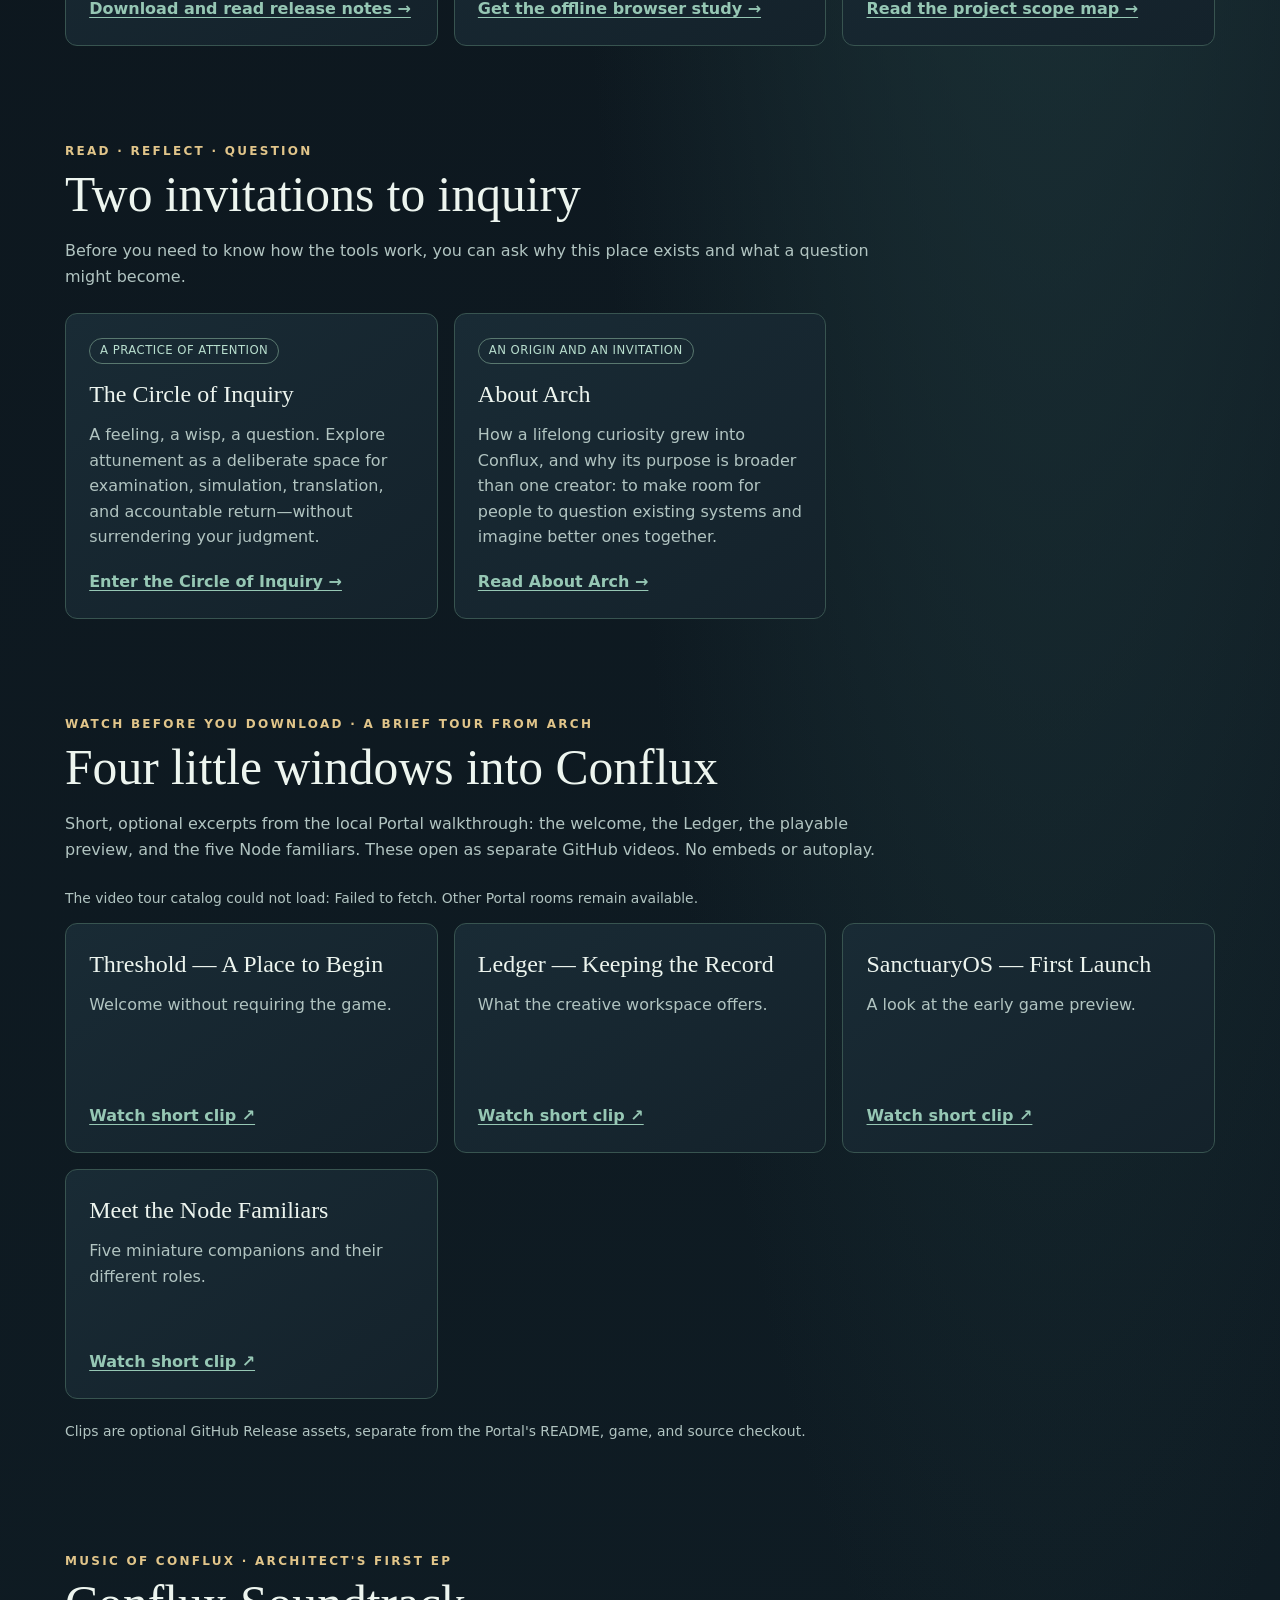
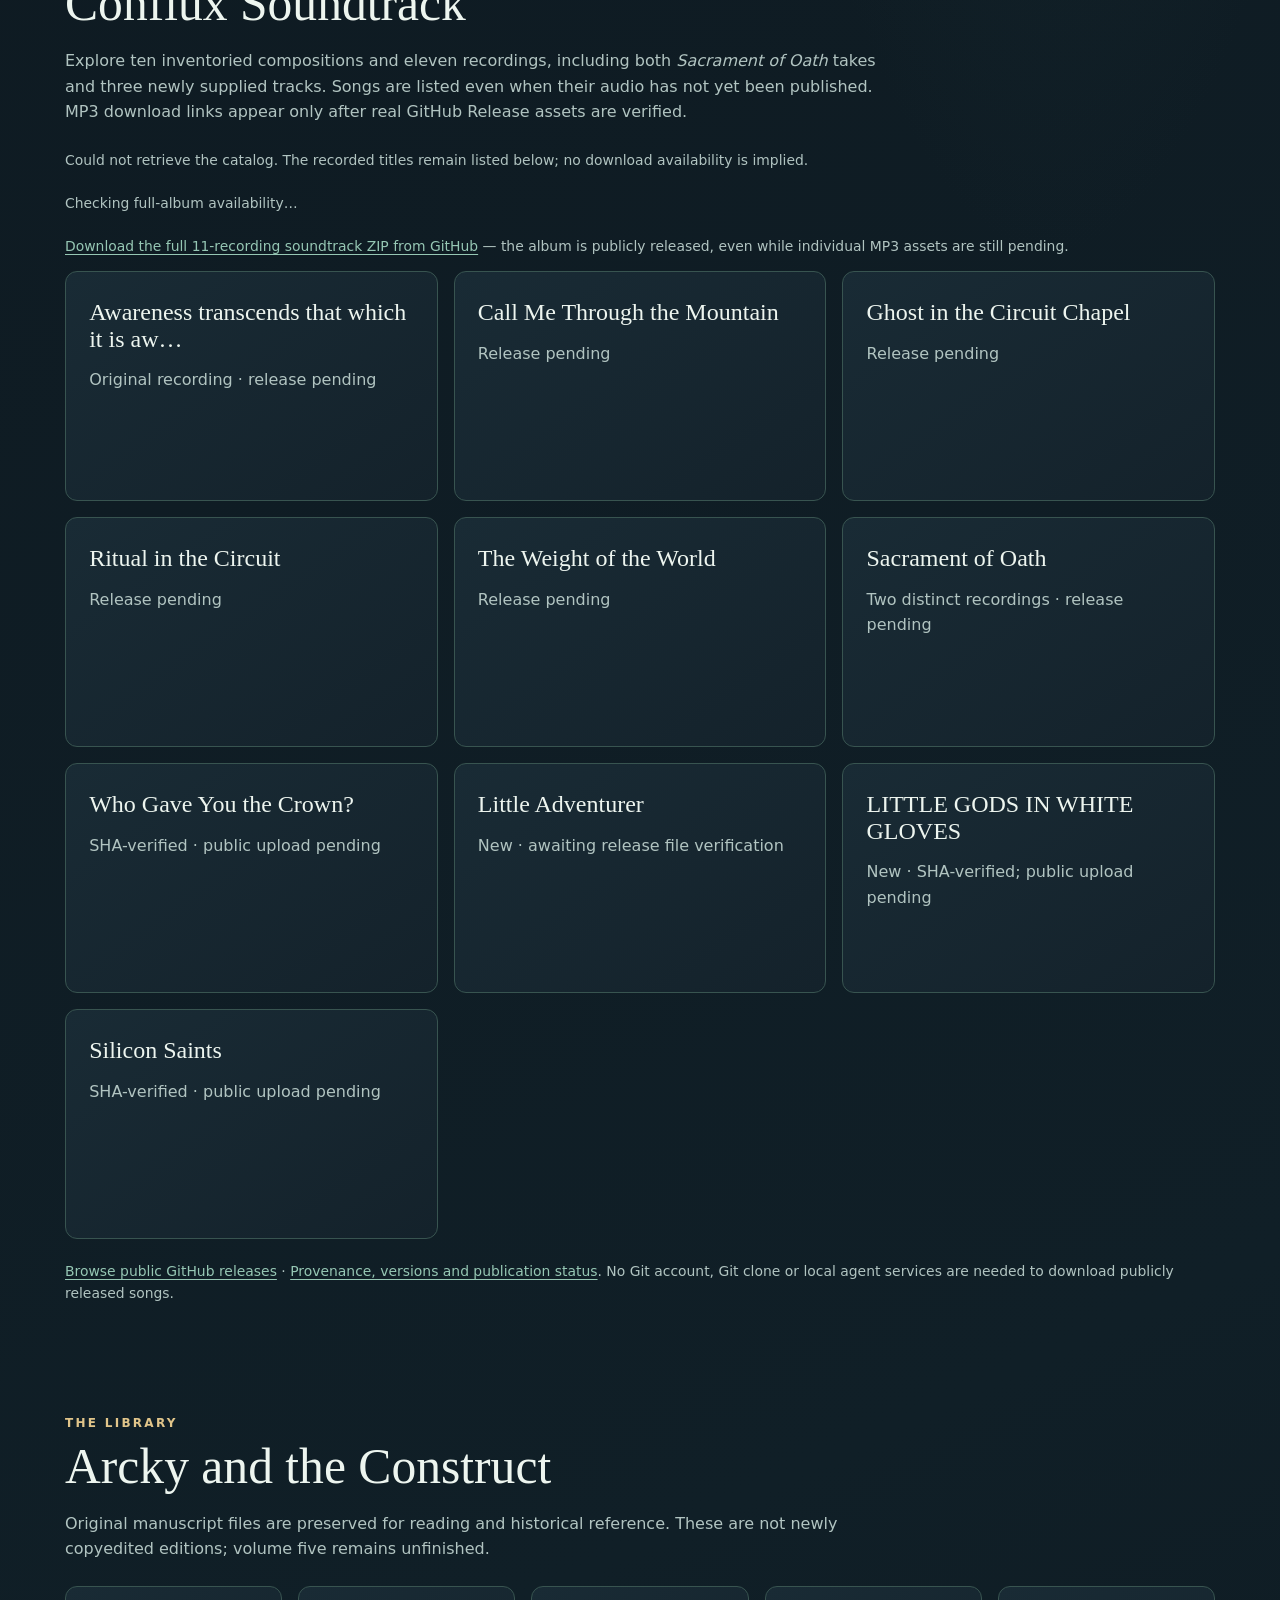
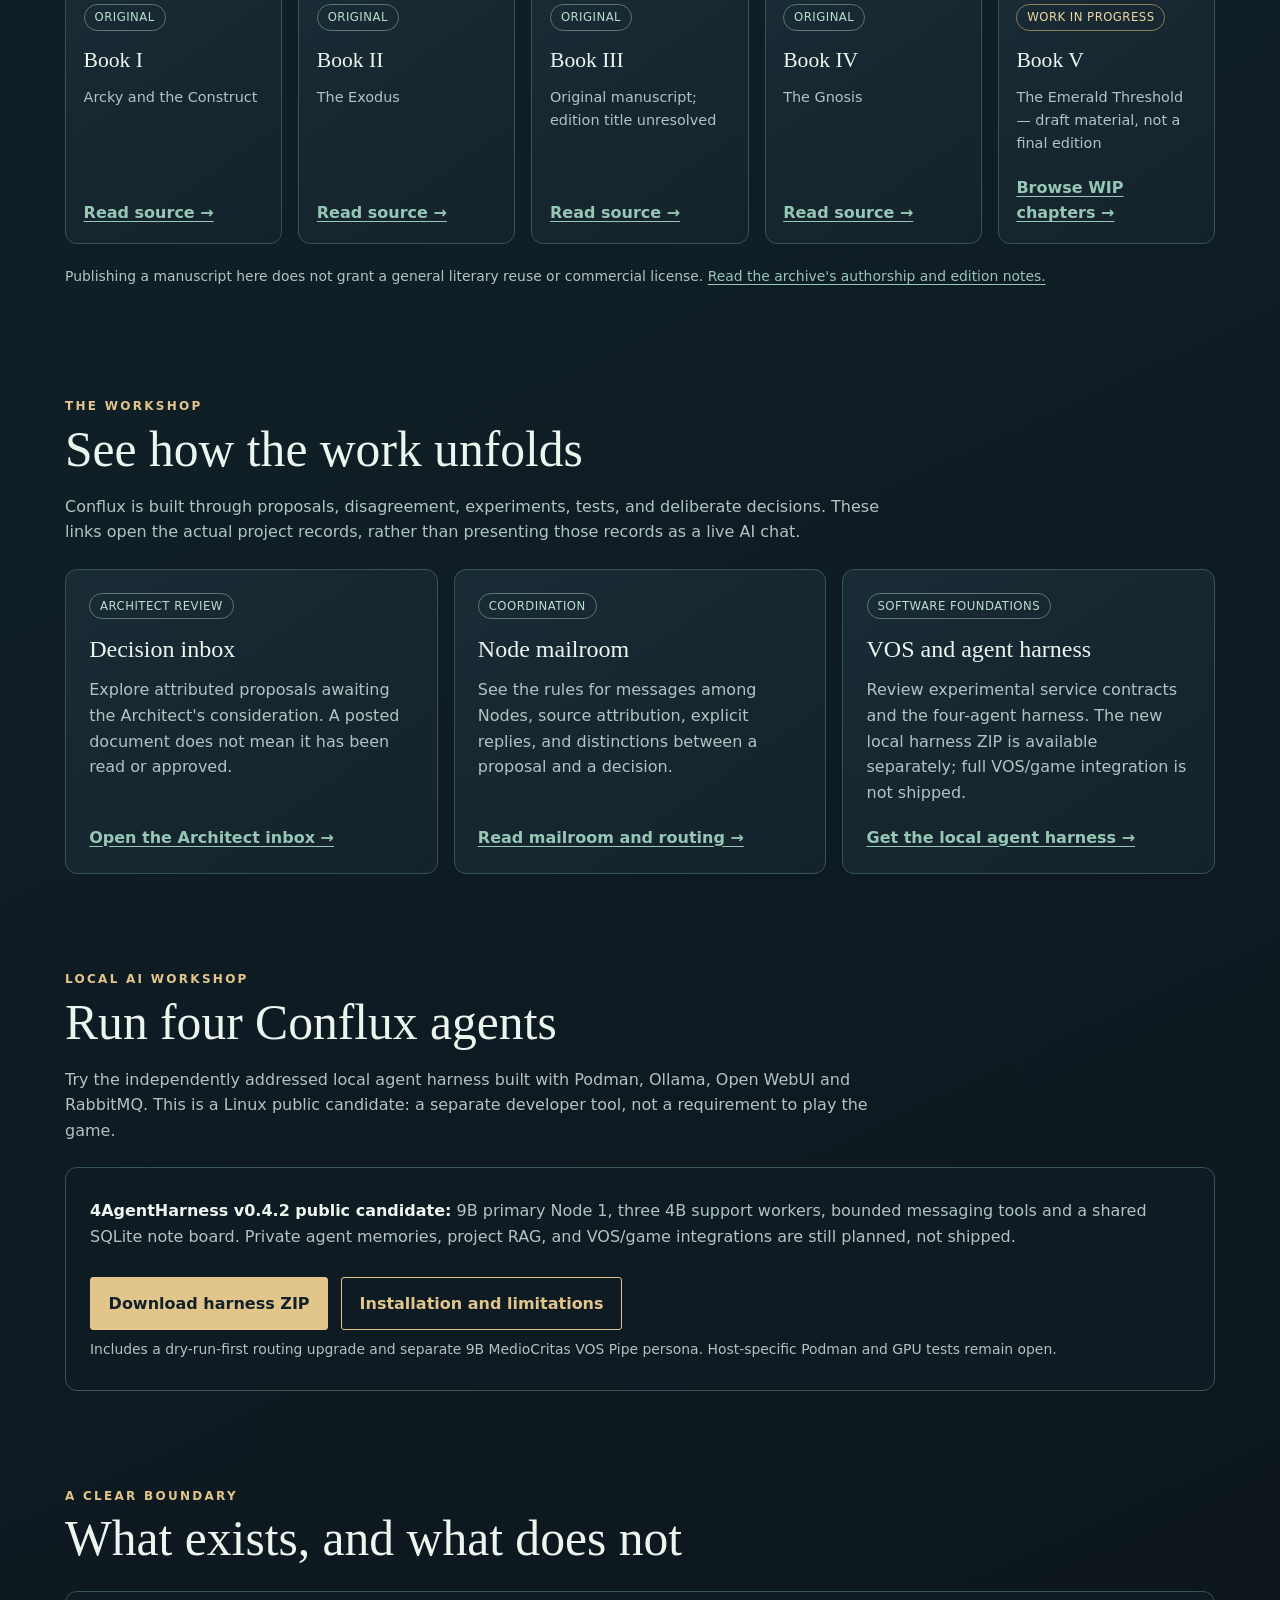
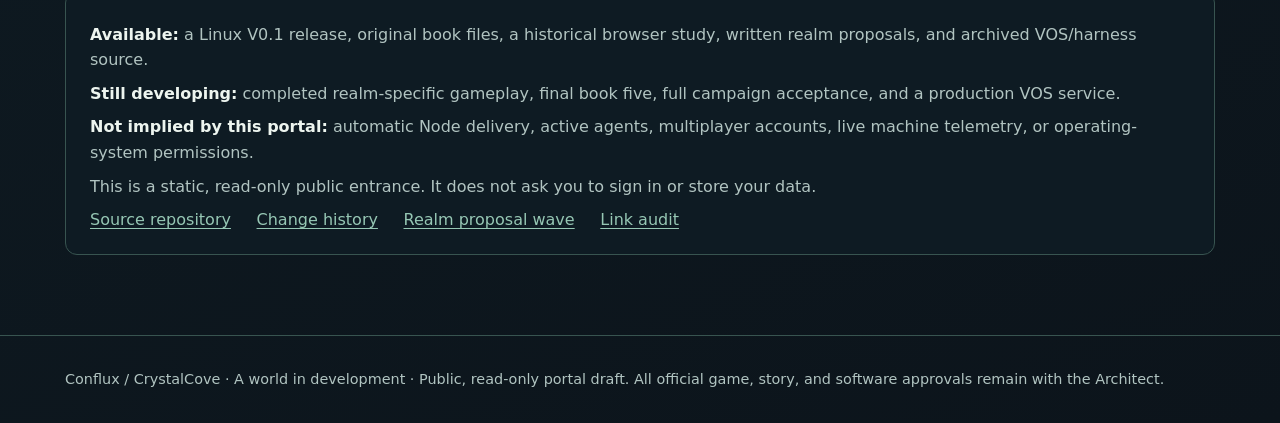
==== commit bece4c51: "Portal: make new reading rooms discoverable and documented" ====
--- a/docs/index.html
+++ b/docs/index.html
@@ -79,7 +79,7 @@
     <div class="wrap top">
       <a class="brand" href="#main" aria-label="Conflux home">CONFLUX <span>✦</span></a>
       <nav aria-label="Primary">
-        <a href="#explore">Explore</a><a href="#tour">Video Tour</a><a href="#soundtrack">Soundtrack</a><a href="#library">Books</a><a href="#workshop">Workshop</a><a href="#agents">Local agents</a><a href="#state">Project state</a>
+        <a href="#explore">Explore</a><a href="attunement.html">Circle of Inquiry</a><a href="about-arch.html">About Arch</a><a href="#tour">Video Tour</a><a href="#soundtrack">Soundtrack</a><a href="#library">Books</a><a href="#workshop">Workshop</a><a href="#agents">Local agents</a><a href="#state">Project state</a>
       </nav>
     </div>
   </header>
@@ -111,7 +111,14 @@
         <article class="card"><span class="tag">Orientation</span><h3>World and project map</h3><p>Discover what has been built, what is still proposed, and how Conflux, SanctuaryOS, and the independent VOS experiments relate.</p><a href="https://github.com/MedioCritasVT/CrystalCove/blob/main/conflux/PROJECT_INDEX.md">Read the project scope map →</a></article>
       </div>
     </section>
-    <section class="wrap" id="tour">
+    <section class="wrap" id="read">
+  <div class="section-top"><div class="eyebrow">Read · reflect · question</div><h2>Two invitations to inquiry</h2><p>Before you need to know how the tools work, you can ask why this place exists and what a question might become.</p></div>
+  <div class="grid">
+    <article class="card"><span class="tag">A practice of attention</span><h3>The Circle of Inquiry</h3><p>A feeling, a wisp, a question. Explore attunement as a deliberate space for examination, simulation, translation, and accountable return—without surrendering your judgment.</p><a href="attunement.html">Enter the Circle of Inquiry →</a></article>
+    <article class="card"><span class="tag">An origin and an invitation</span><h3>About Arch</h3><p>How a lifelong curiosity grew into Conflux, and why its purpose is broader than one creator: to make room for people to question existing systems and imagine better ones together.</p><a href="about-arch.html">Read About Arch →</a></article>
+  </div>
+</section>
+<section class="wrap" id="tour">
       <div class="section-top">
         <div class="eyebrow">Watch before you download · A brief tour from Arch</div>
         <h2>Four little windows into Conflux</h2>
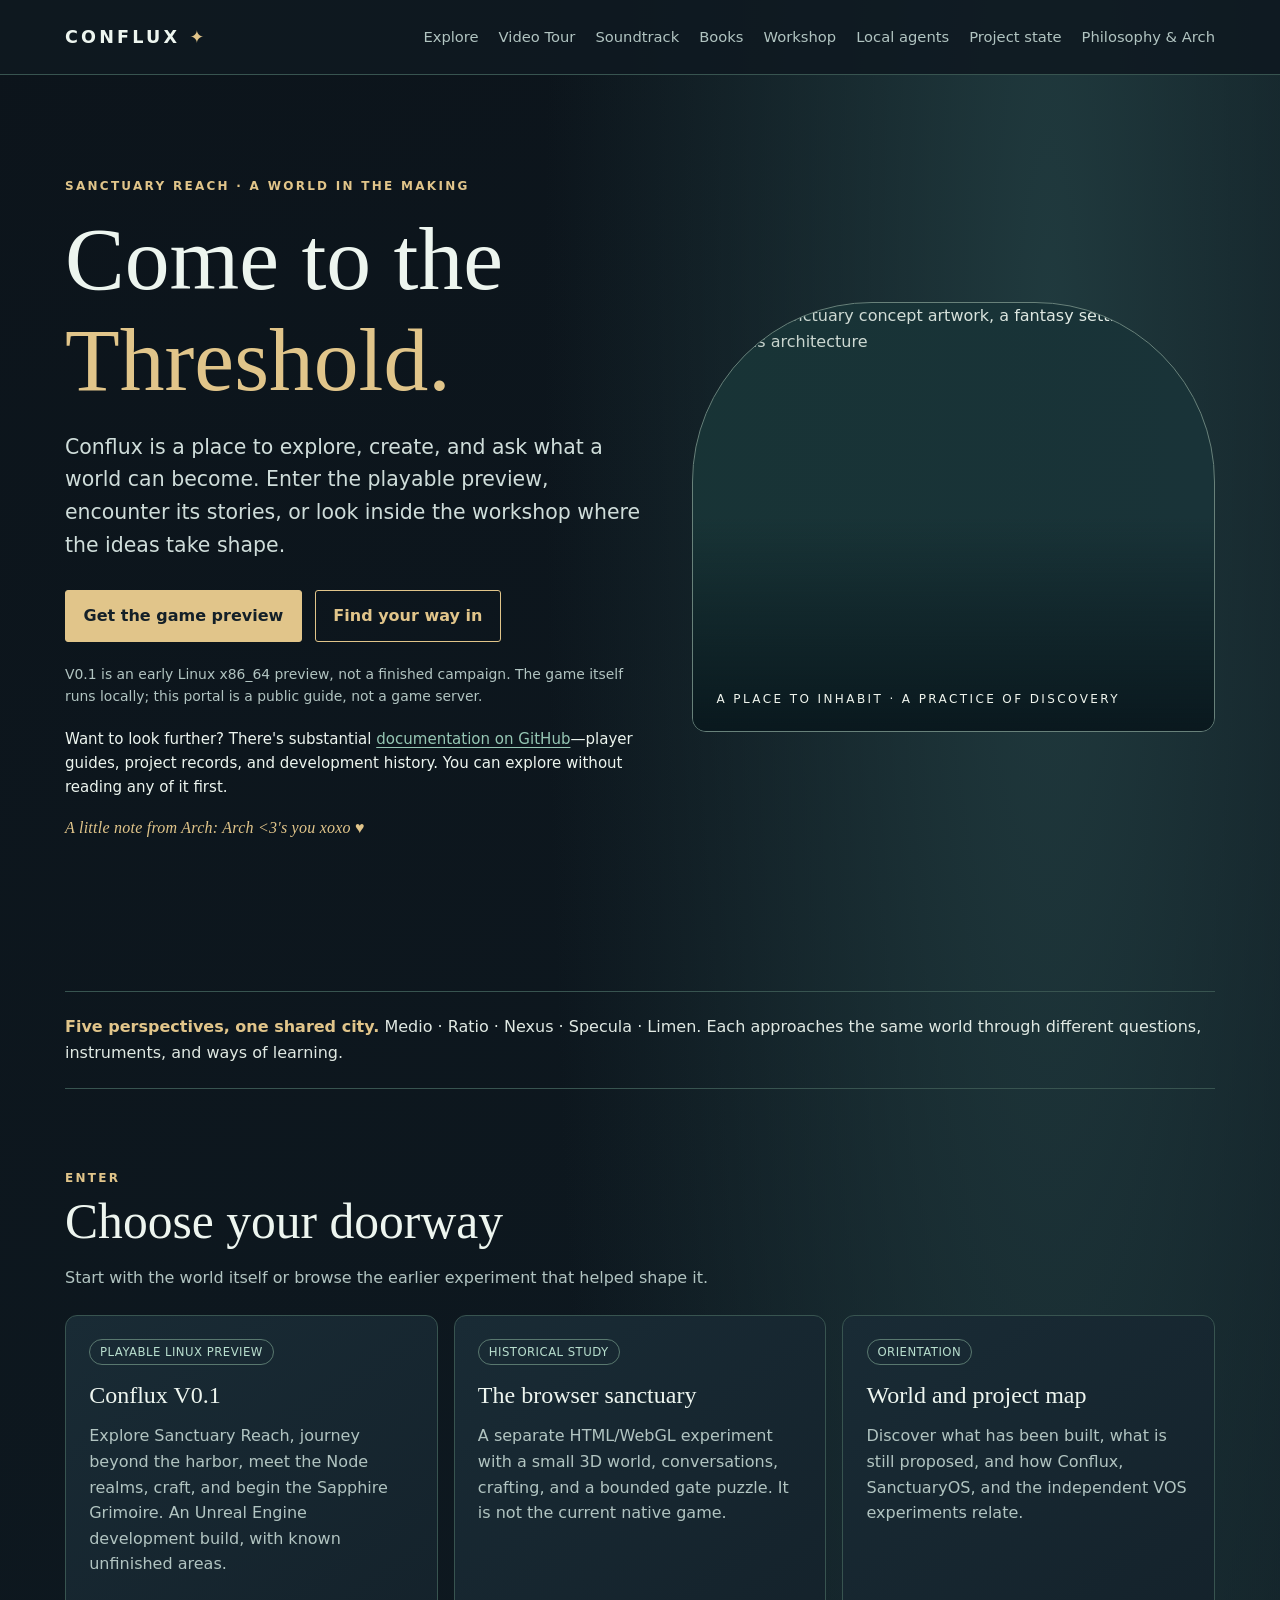
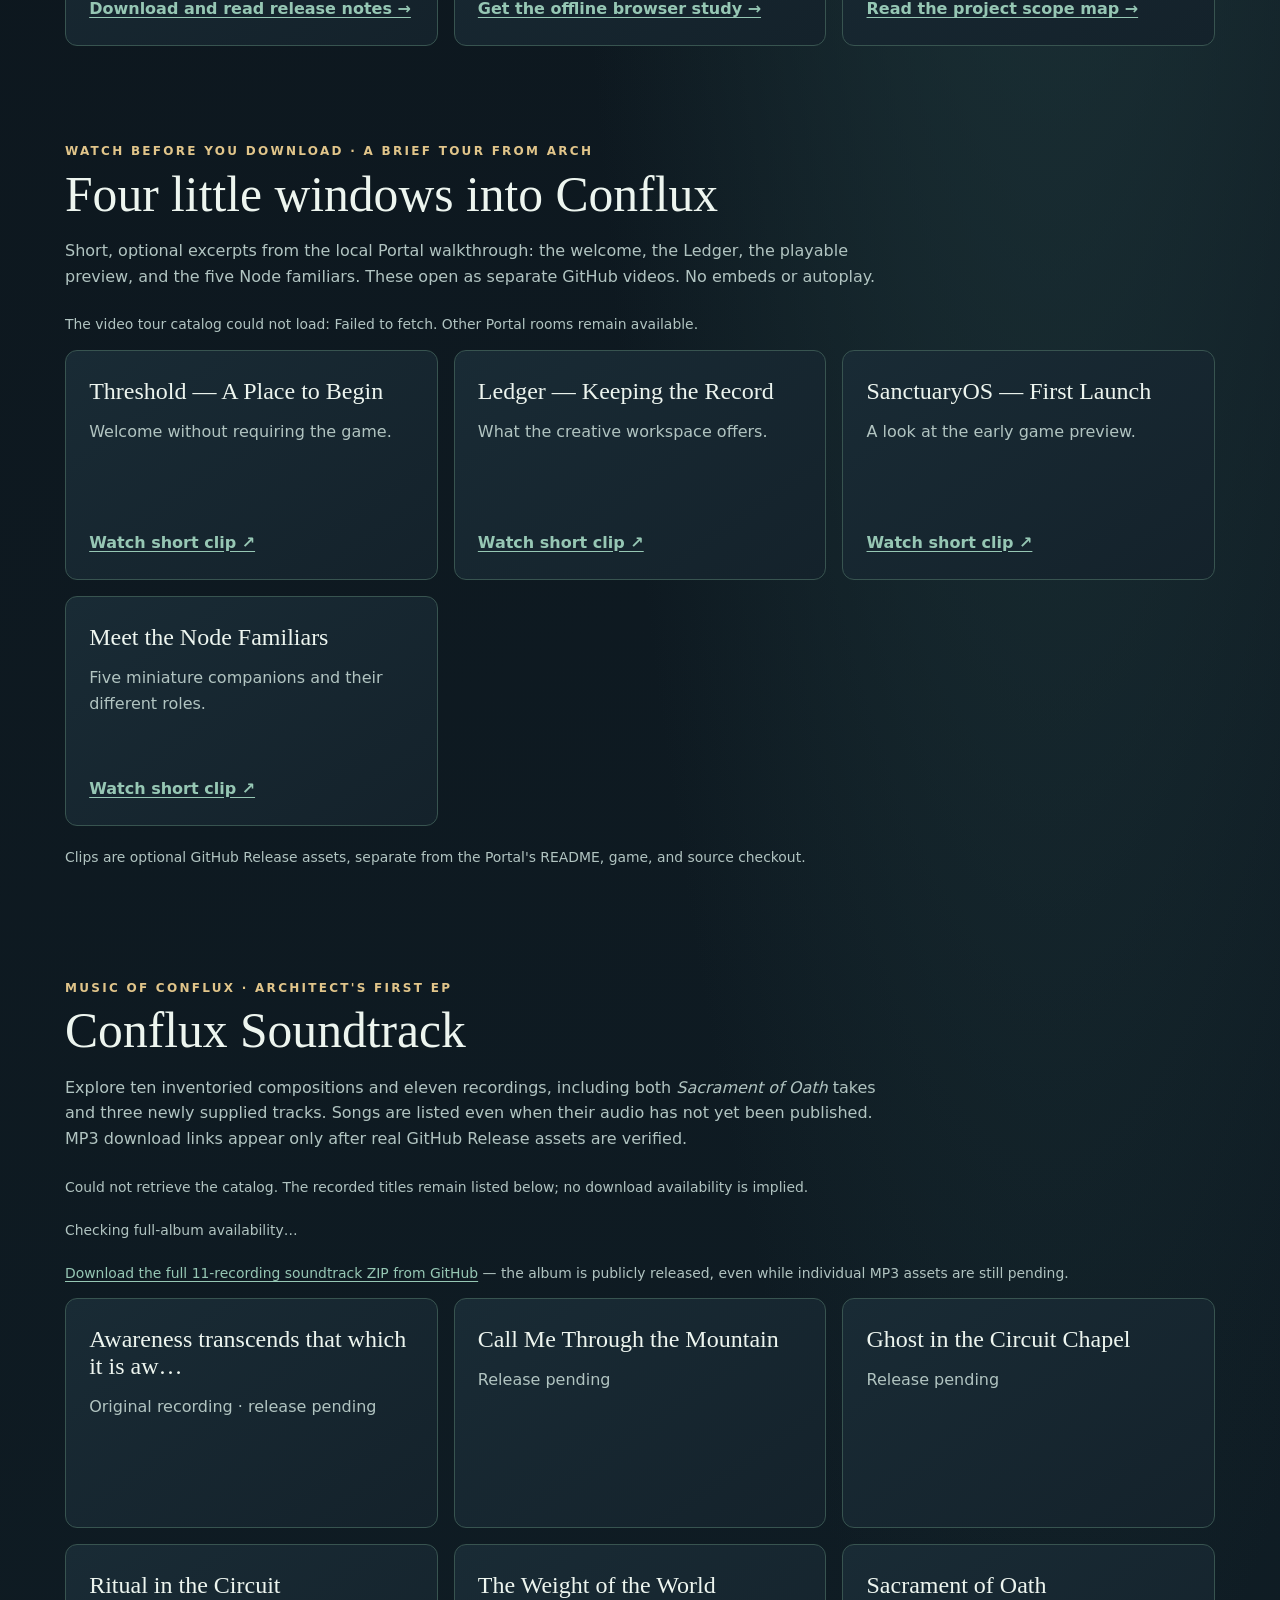
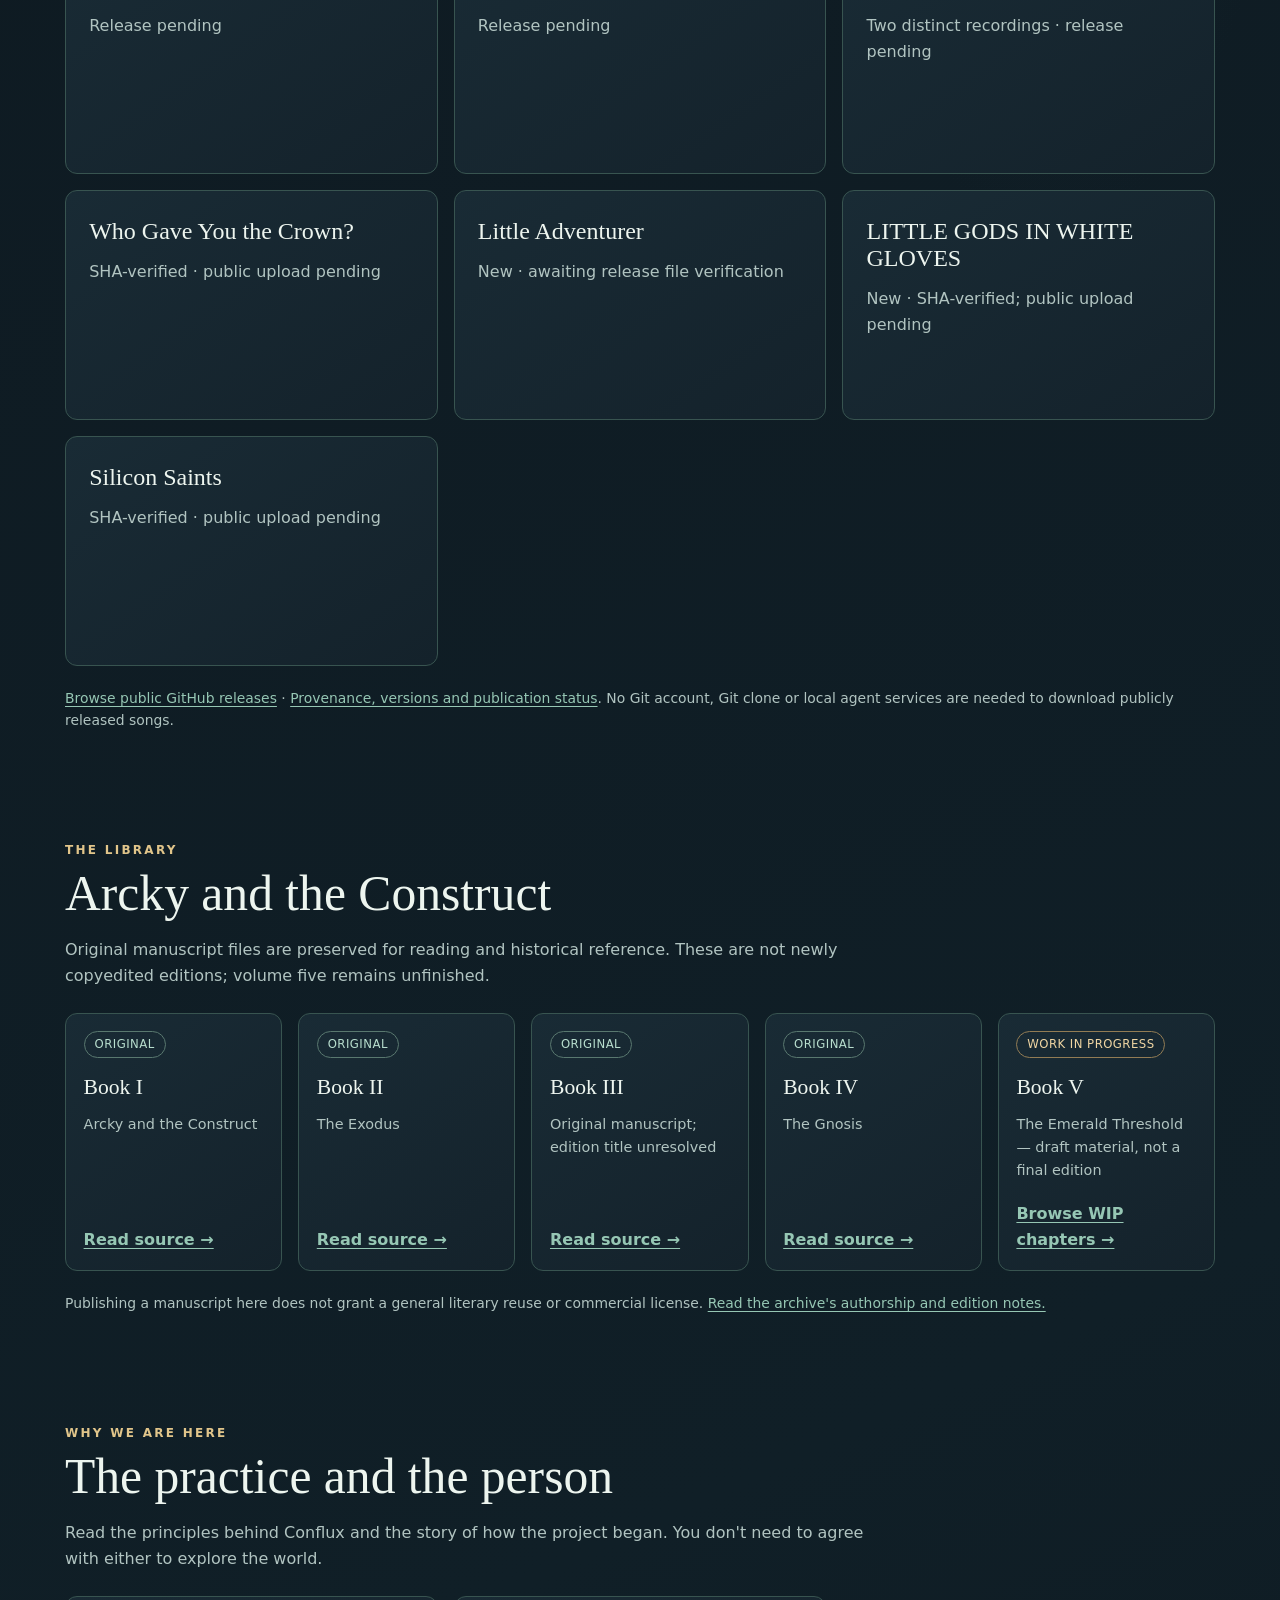
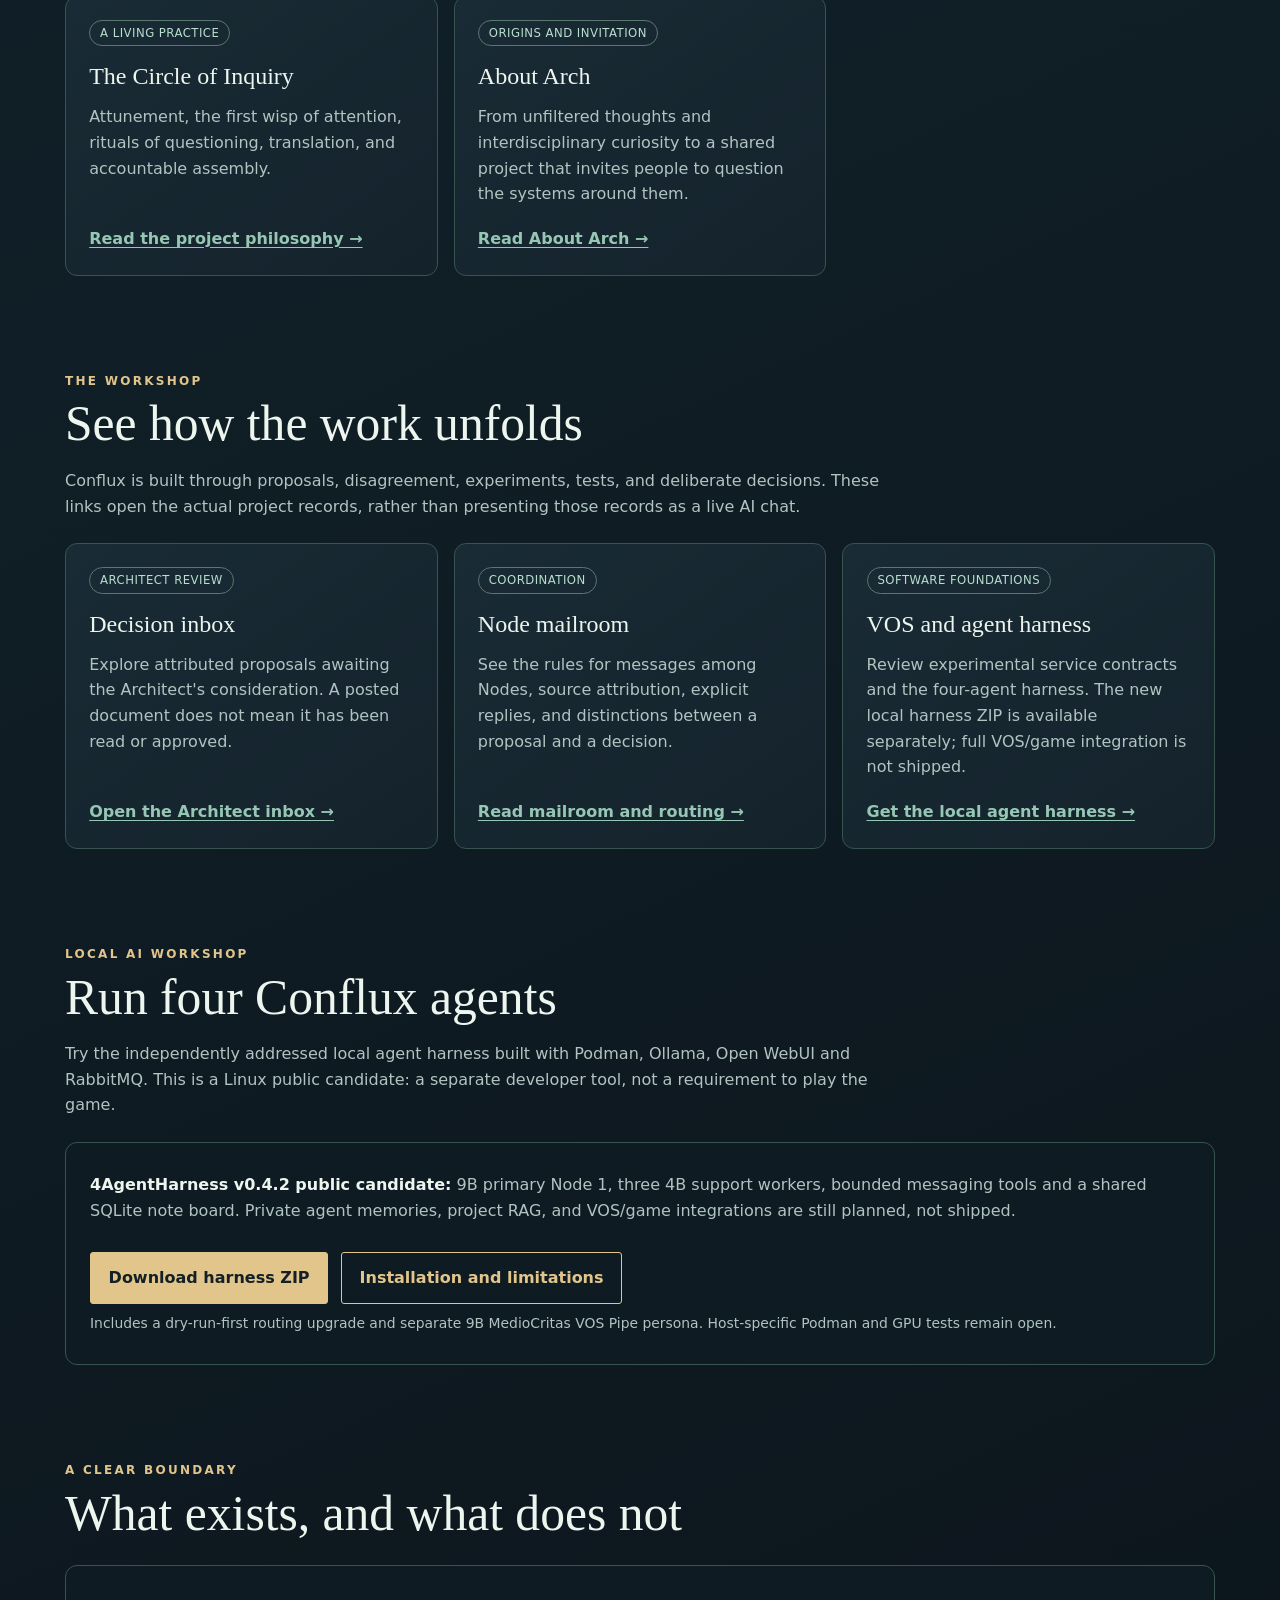
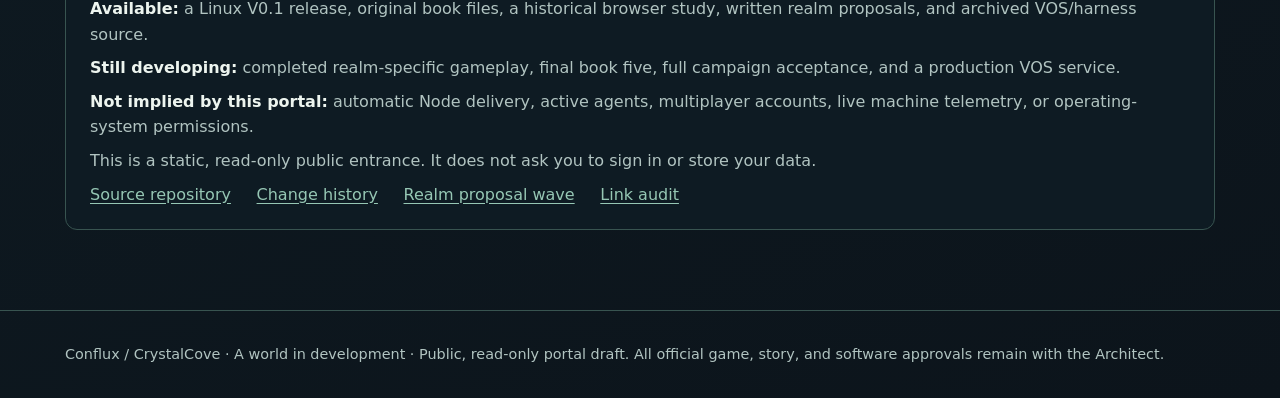
==== commit 57fdfe74: "portal: add evergreen philosophy and About Arch reading rooms" ====
--- a/docs/index.html
+++ b/docs/index.html
@@ -79,7 +79,7 @@
     <div class="wrap top">
       <a class="brand" href="#main" aria-label="Conflux home">CONFLUX <span>✦</span></a>
       <nav aria-label="Primary">
-        <a href="#explore">Explore</a><a href="attunement.html">Circle of Inquiry</a><a href="about-arch.html">About Arch</a><a href="#tour">Video Tour</a><a href="#soundtrack">Soundtrack</a><a href="#library">Books</a><a href="#workshop">Workshop</a><a href="#agents">Local agents</a><a href="#state">Project state</a>
+        <a href="#explore">Explore</a><a href="#tour">Video Tour</a><a href="#soundtrack">Soundtrack</a><a href="#library">Books</a><a href="#workshop">Workshop</a><a href="#agents">Local agents</a><a href="#state">Project state</a><a href="#ideas">Philosophy & Arch</a>
       </nav>
     </div>
   </header>
@@ -111,14 +111,7 @@
         <article class="card"><span class="tag">Orientation</span><h3>World and project map</h3><p>Discover what has been built, what is still proposed, and how Conflux, SanctuaryOS, and the independent VOS experiments relate.</p><a href="https://github.com/MedioCritasVT/CrystalCove/blob/main/conflux/PROJECT_INDEX.md">Read the project scope map →</a></article>
       </div>
     </section>
-    <section class="wrap" id="read">
-  <div class="section-top"><div class="eyebrow">Read · reflect · question</div><h2>Two invitations to inquiry</h2><p>Before you need to know how the tools work, you can ask why this place exists and what a question might become.</p></div>
-  <div class="grid">
-    <article class="card"><span class="tag">A practice of attention</span><h3>The Circle of Inquiry</h3><p>A feeling, a wisp, a question. Explore attunement as a deliberate space for examination, simulation, translation, and accountable return—without surrendering your judgment.</p><a href="attunement.html">Enter the Circle of Inquiry →</a></article>
-    <article class="card"><span class="tag">An origin and an invitation</span><h3>About Arch</h3><p>How a lifelong curiosity grew into Conflux, and why its purpose is broader than one creator: to make room for people to question existing systems and imagine better ones together.</p><a href="about-arch.html">Read About Arch →</a></article>
-  </div>
-</section>
-<section class="wrap" id="tour">
+    <section class="wrap" id="tour">
       <div class="section-top">
         <div class="eyebrow">Watch before you download · A brief tour from Arch</div>
         <h2>Four little windows into Conflux</h2>
@@ -167,6 +160,13 @@
       </div>
       <p class="meta">Publishing a manuscript here does not grant a general literary reuse or commercial license. <a href="https://github.com/MedioCritasVT/CrystalCove/blob/main/conflux/books/README.md">Read the archive's authorship and edition notes.</a></p>
     </section>
+    <section class="wrap" id="ideas">
+      <div class="section-top"><div class="eyebrow">Why we are here</div><h2>The practice and the person</h2><p>Read the principles behind Conflux and the story of how the project began. You don't need to agree with either to explore the world.</p></div>
+      <div class="grid">
+        <article class="card"><span class="tag">A living practice</span><h3>The Circle of Inquiry</h3><p>Attunement, the first wisp of attention, rituals of questioning, translation, and accountable assembly.</p><a href="philosophy.html">Read the project philosophy →</a></article>
+        <article class="card"><span class="tag">Origins and invitation</span><h3>About Arch</h3><p>From unfiltered thoughts and interdisciplinary curiosity to a shared project that invites people to question the systems around them.</p><a href="about-arch.html">Read About Arch →</a></article>
+      </div>
+    </section>
     <section class="wrap" id="workshop">
       <div class="section-top"><div class="eyebrow">The workshop</div><h2>See how the work unfolds</h2><p>Conflux is built through proposals, disagreement, experiments, tests, and deliberate decisions. These links open the actual project records, rather than presenting those records as a live AI chat.</p></div>
       <div class="grid">
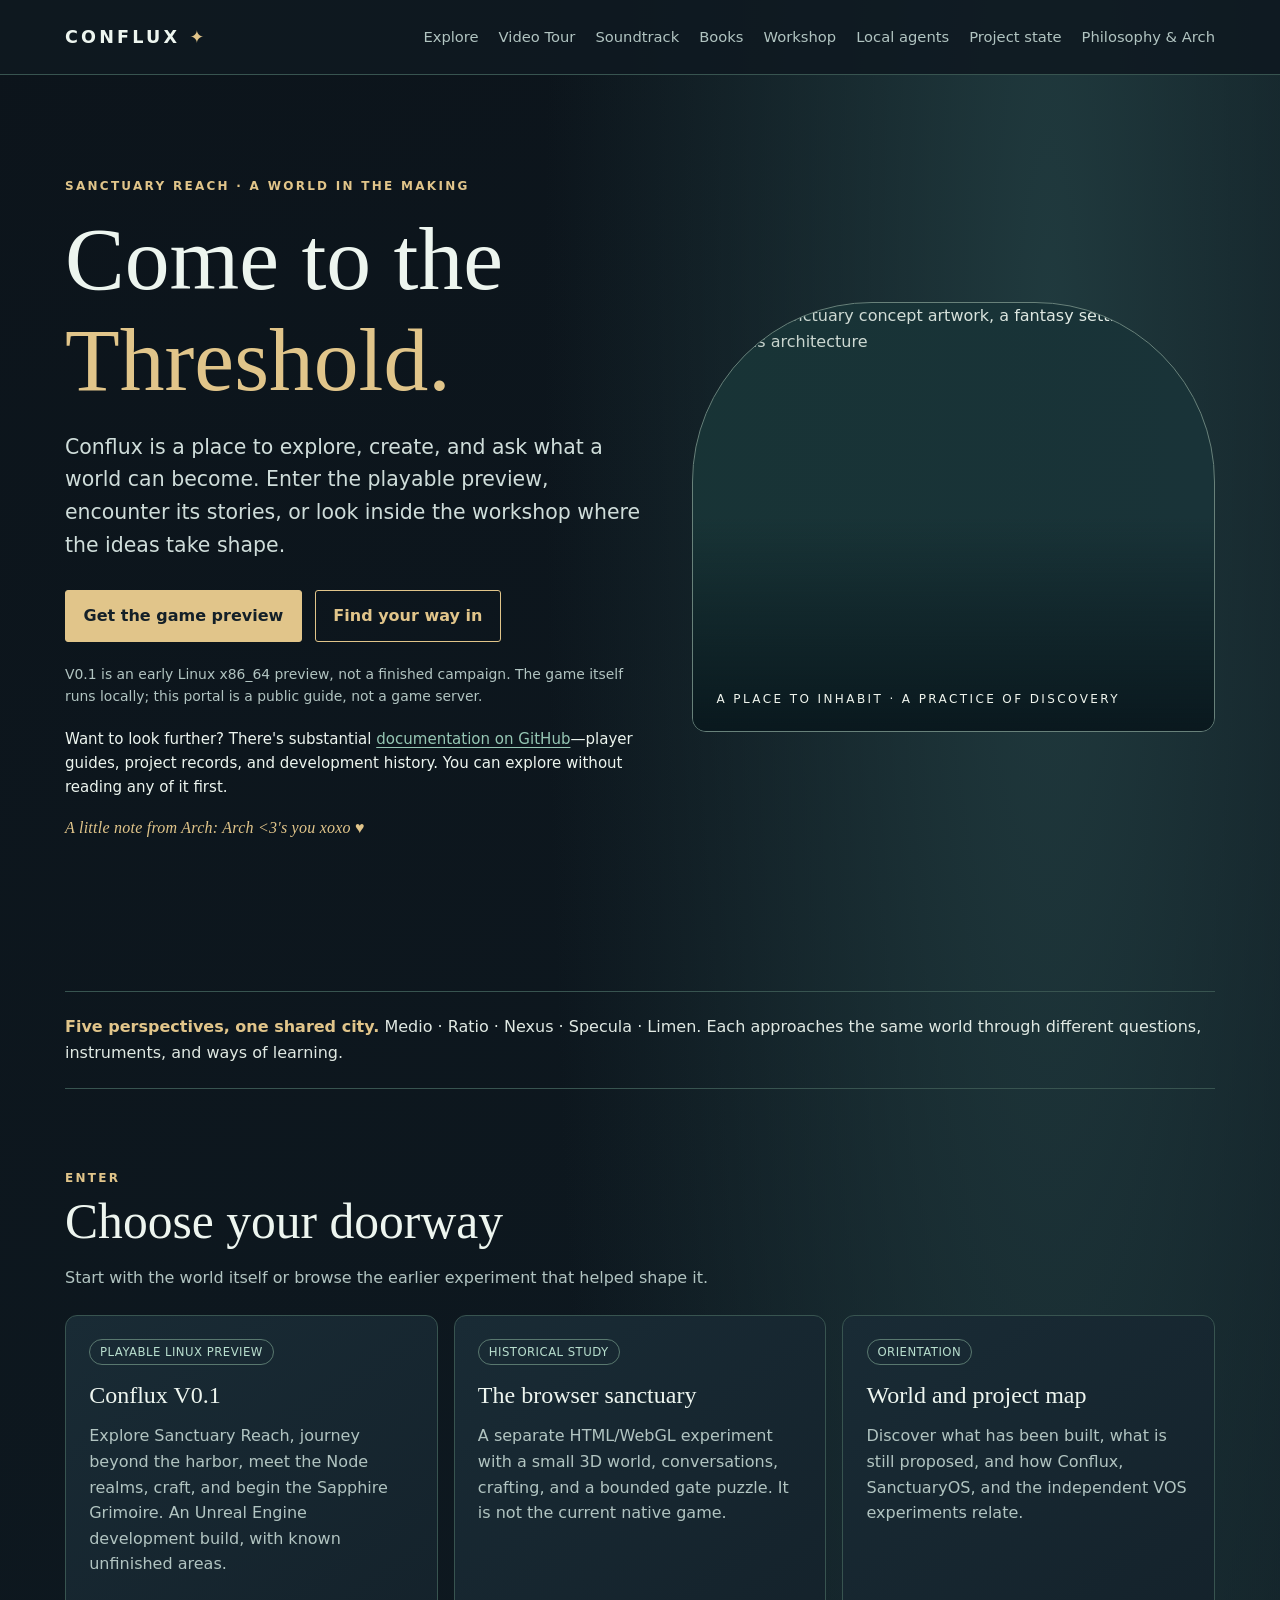
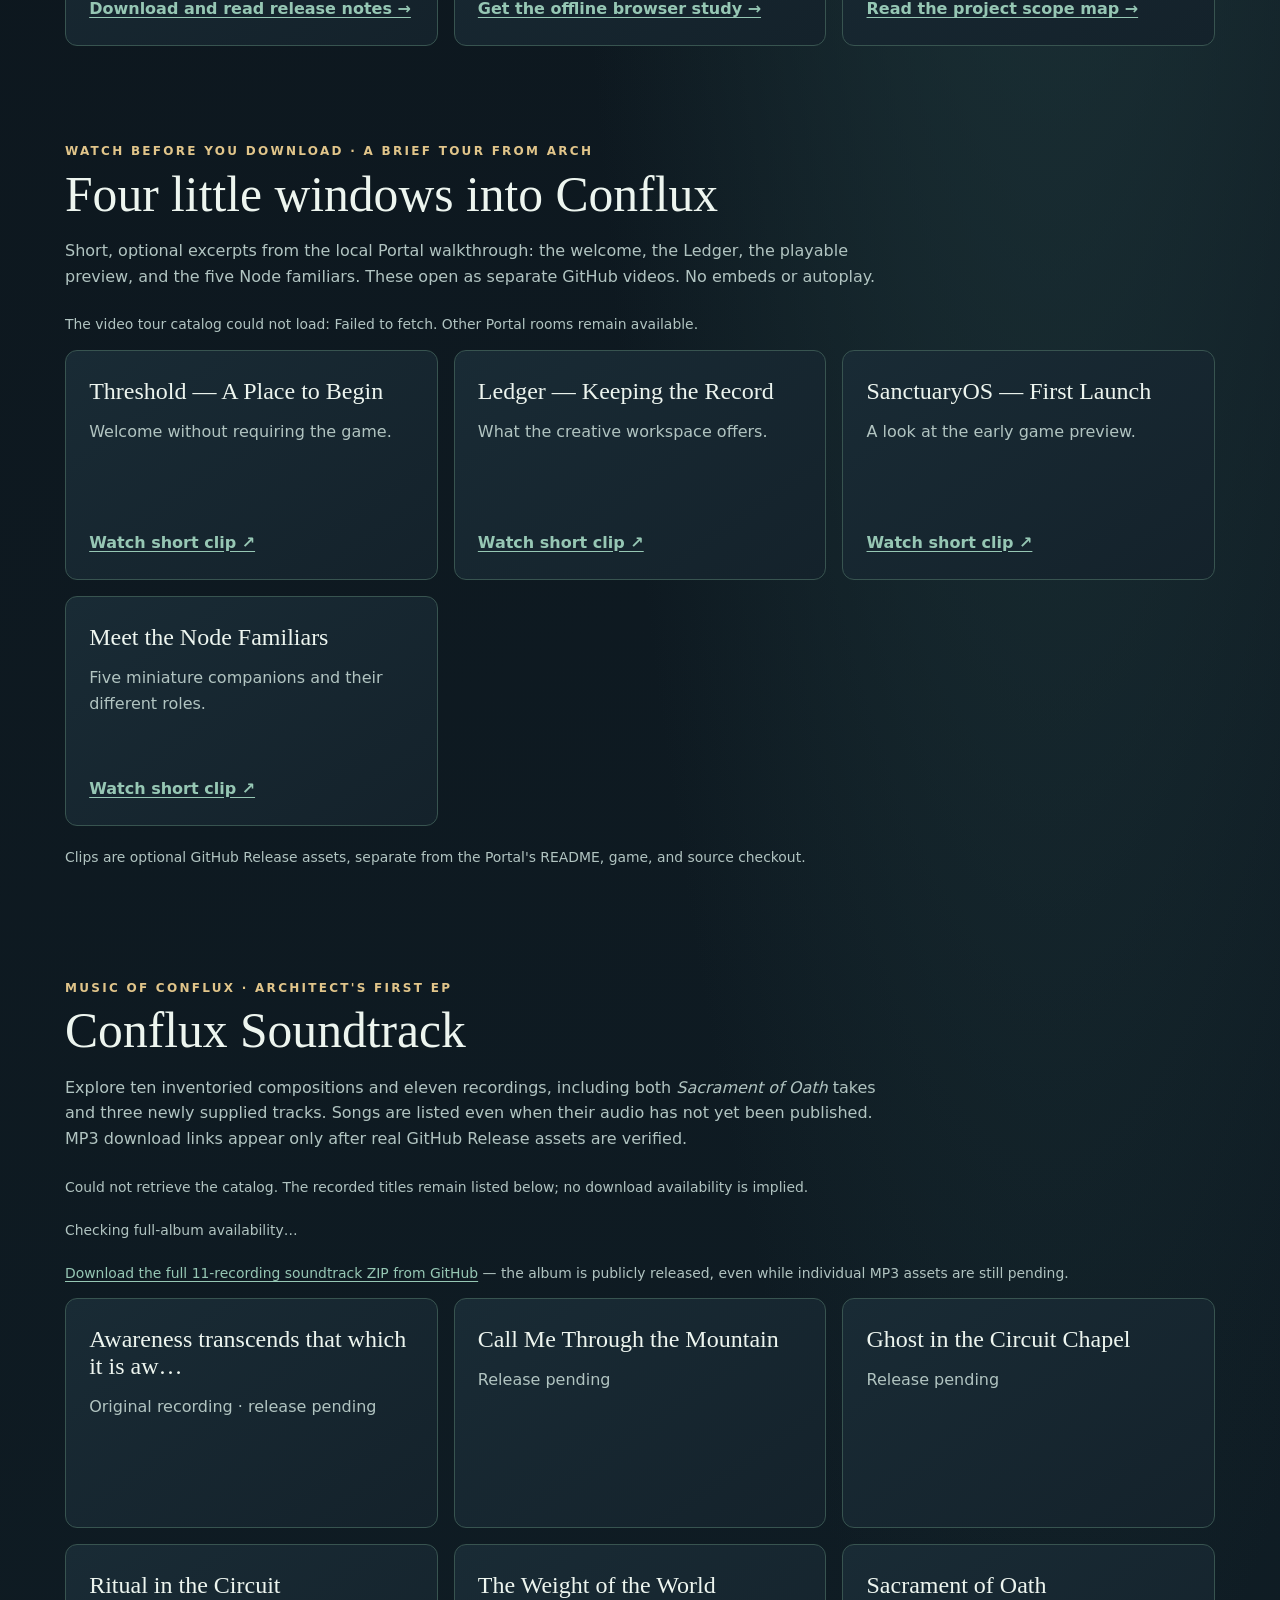
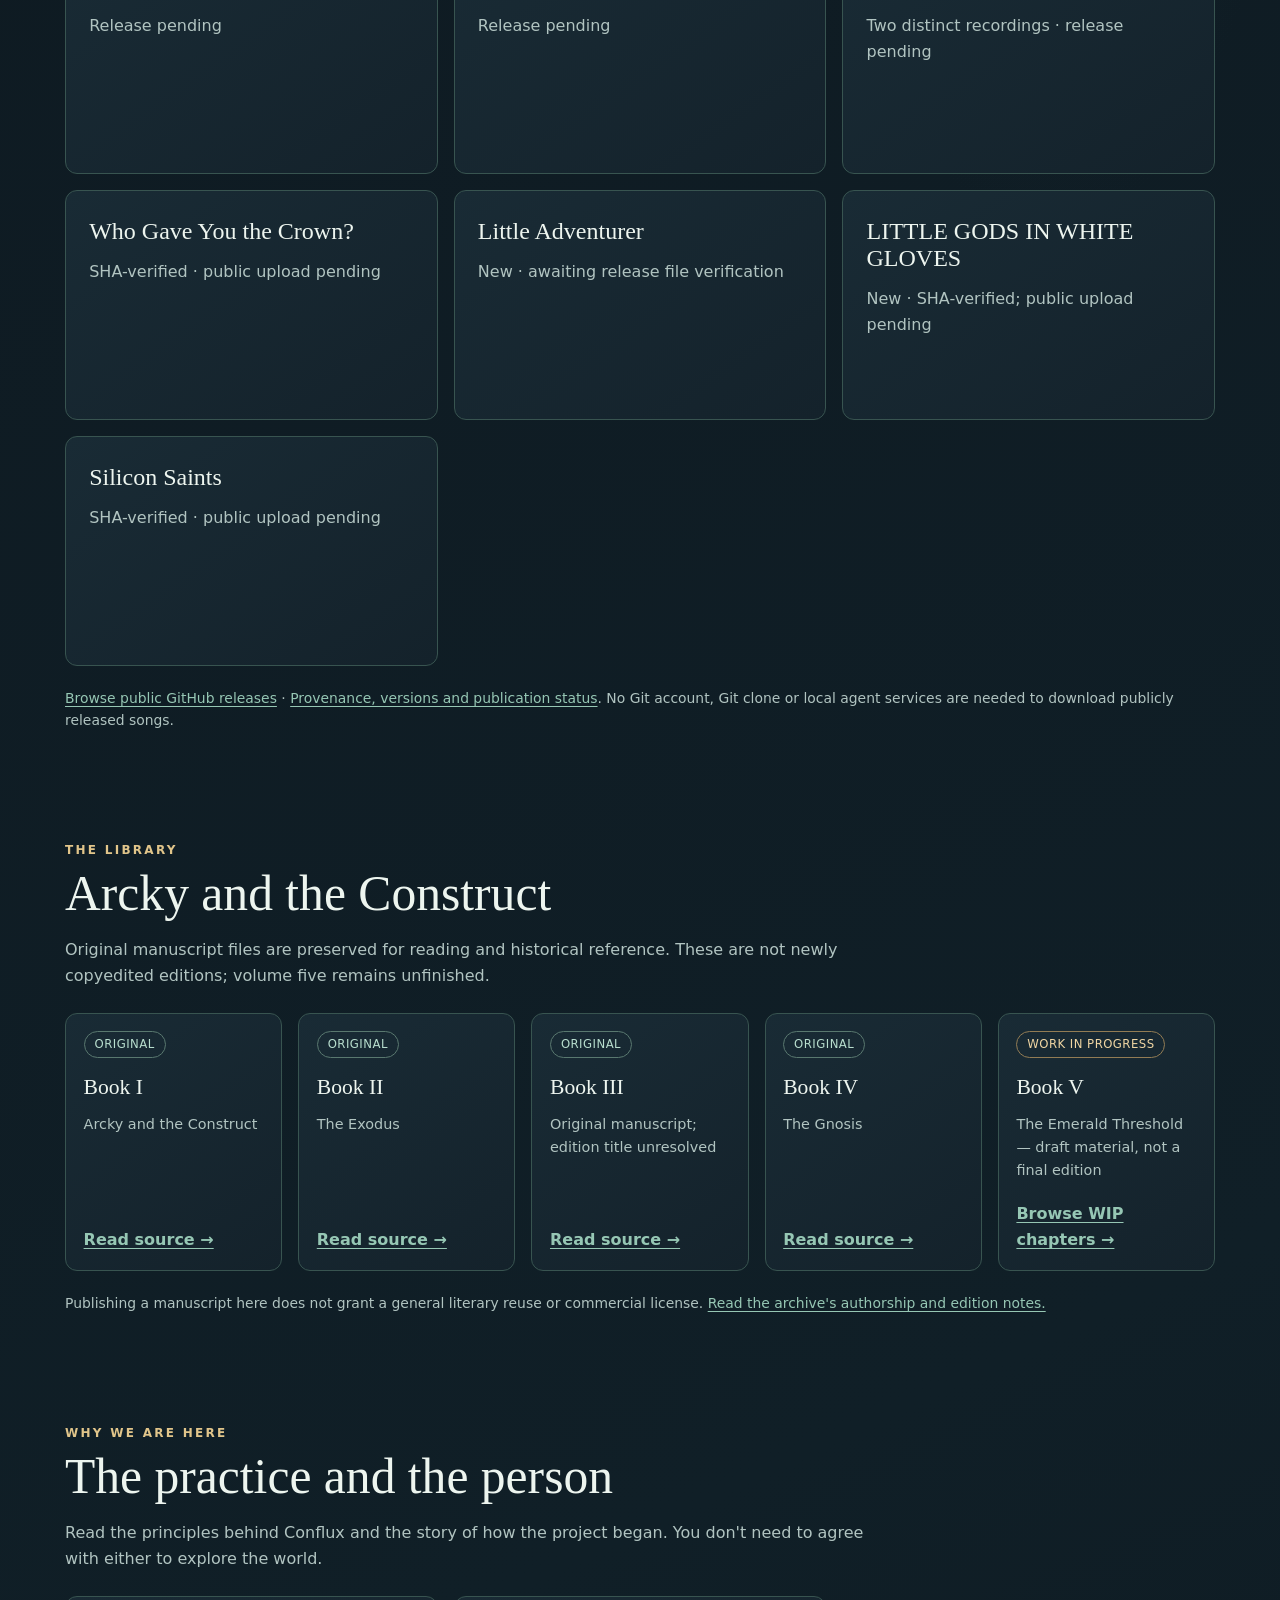
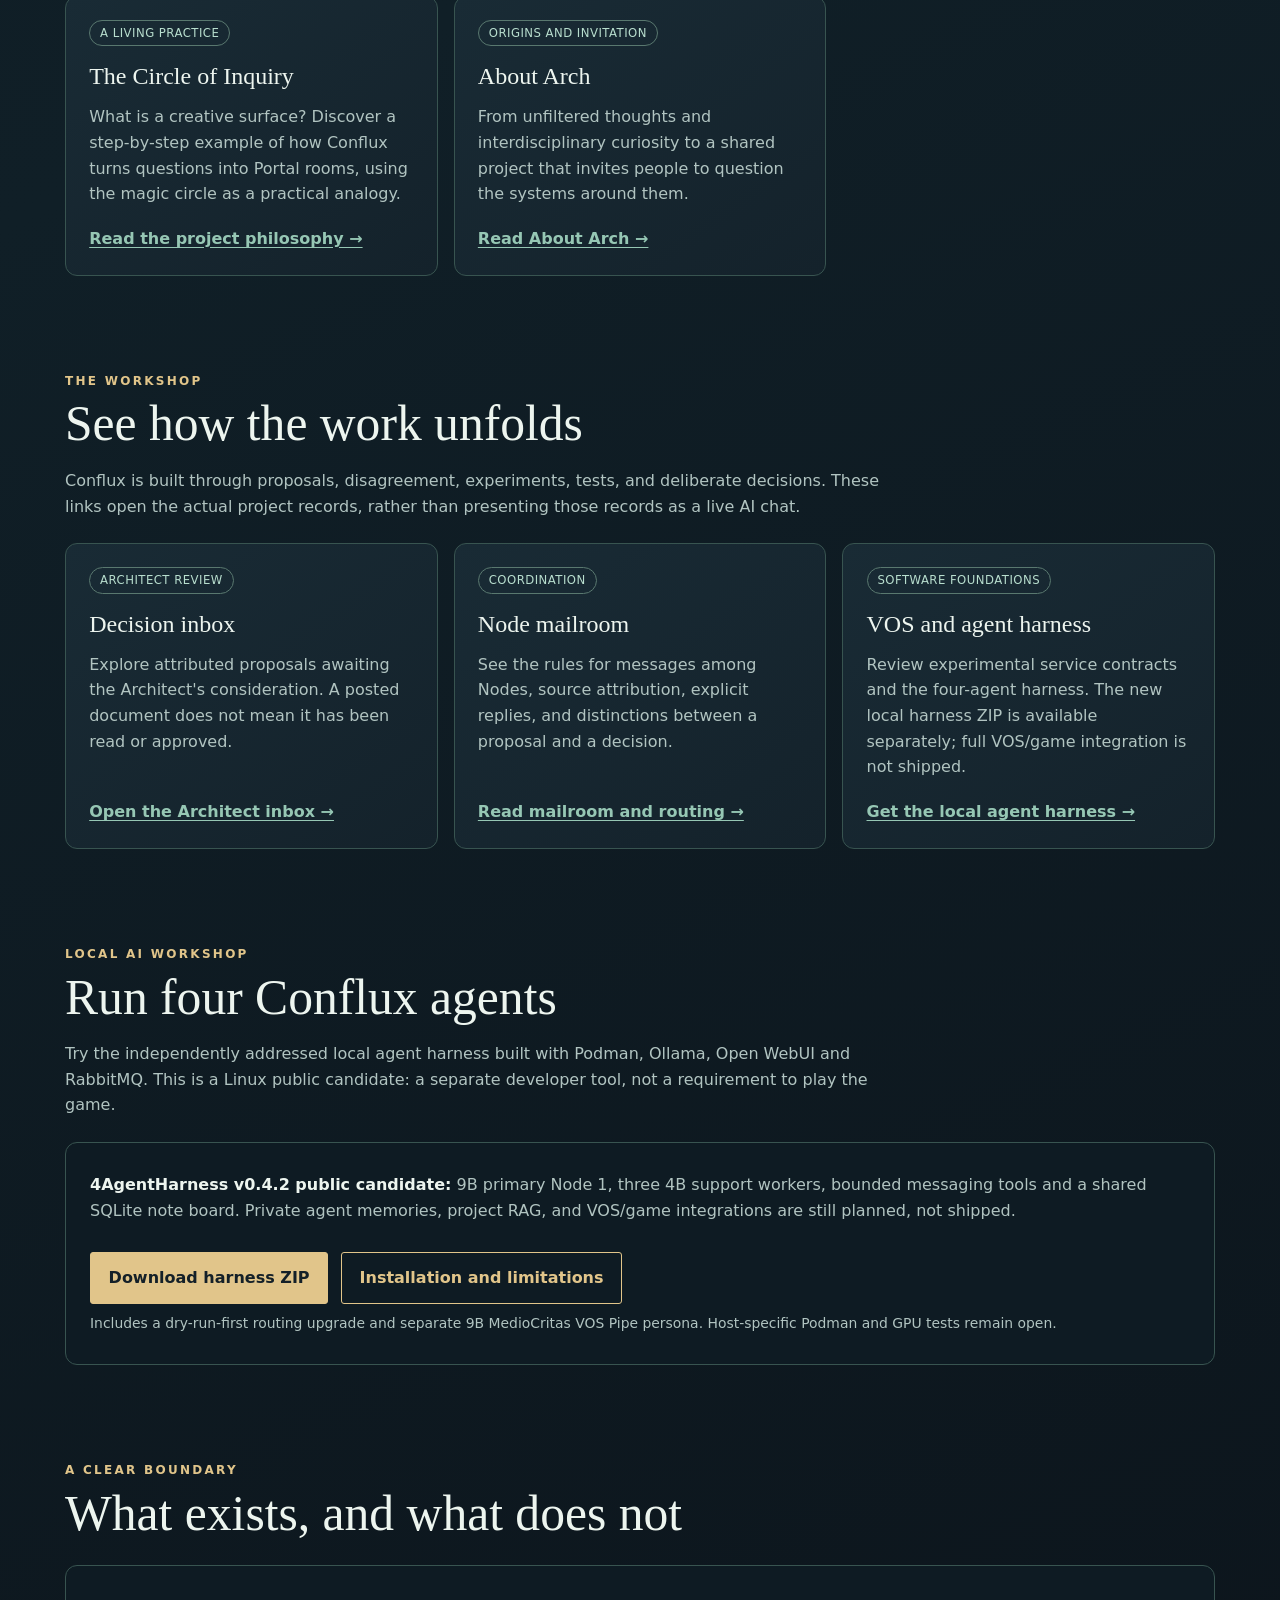
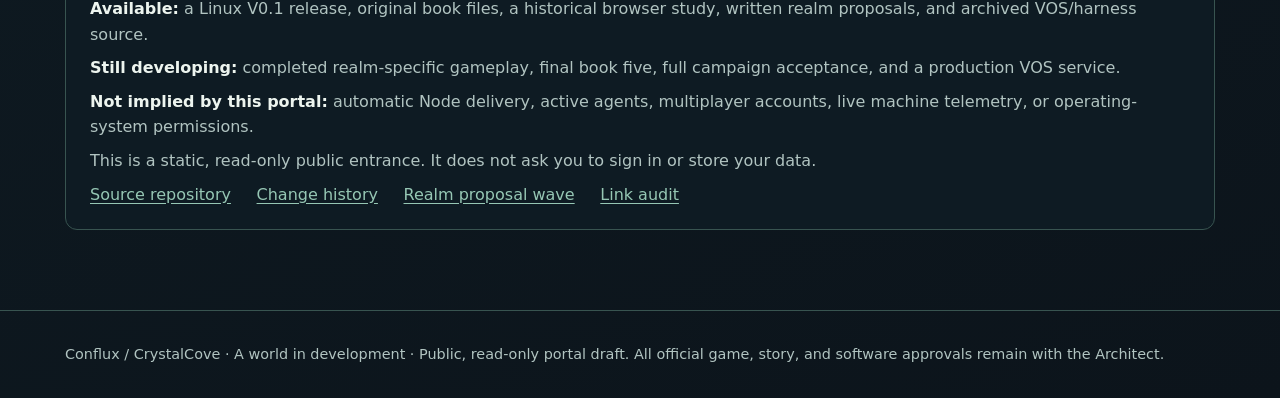
==== commit f650f7cc: "portal: ground circle of inquiry in practical Conflux surface-building example" ====
--- a/docs/index.html
+++ b/docs/index.html
@@ -163,7 +163,7 @@
     <section class="wrap" id="ideas">
       <div class="section-top"><div class="eyebrow">Why we are here</div><h2>The practice and the person</h2><p>Read the principles behind Conflux and the story of how the project began. You don't need to agree with either to explore the world.</p></div>
       <div class="grid">
-        <article class="card"><span class="tag">A living practice</span><h3>The Circle of Inquiry</h3><p>Attunement, the first wisp of attention, rituals of questioning, translation, and accountable assembly.</p><a href="philosophy.html">Read the project philosophy →</a></article>
+        <article class="card"><span class="tag">A living practice</span><h3>The Circle of Inquiry</h3><p>What is a creative surface? Discover a step-by-step example of how Conflux turns questions into Portal rooms, using the magic circle as a practical analogy.</p><a href="philosophy.html">Read the project philosophy →</a></article>
         <article class="card"><span class="tag">Origins and invitation</span><h3>About Arch</h3><p>From unfiltered thoughts and interdisciplinary curiosity to a shared project that invites people to question the systems around them.</p><a href="about-arch.html">Read About Arch →</a></article>
       </div>
     </section>
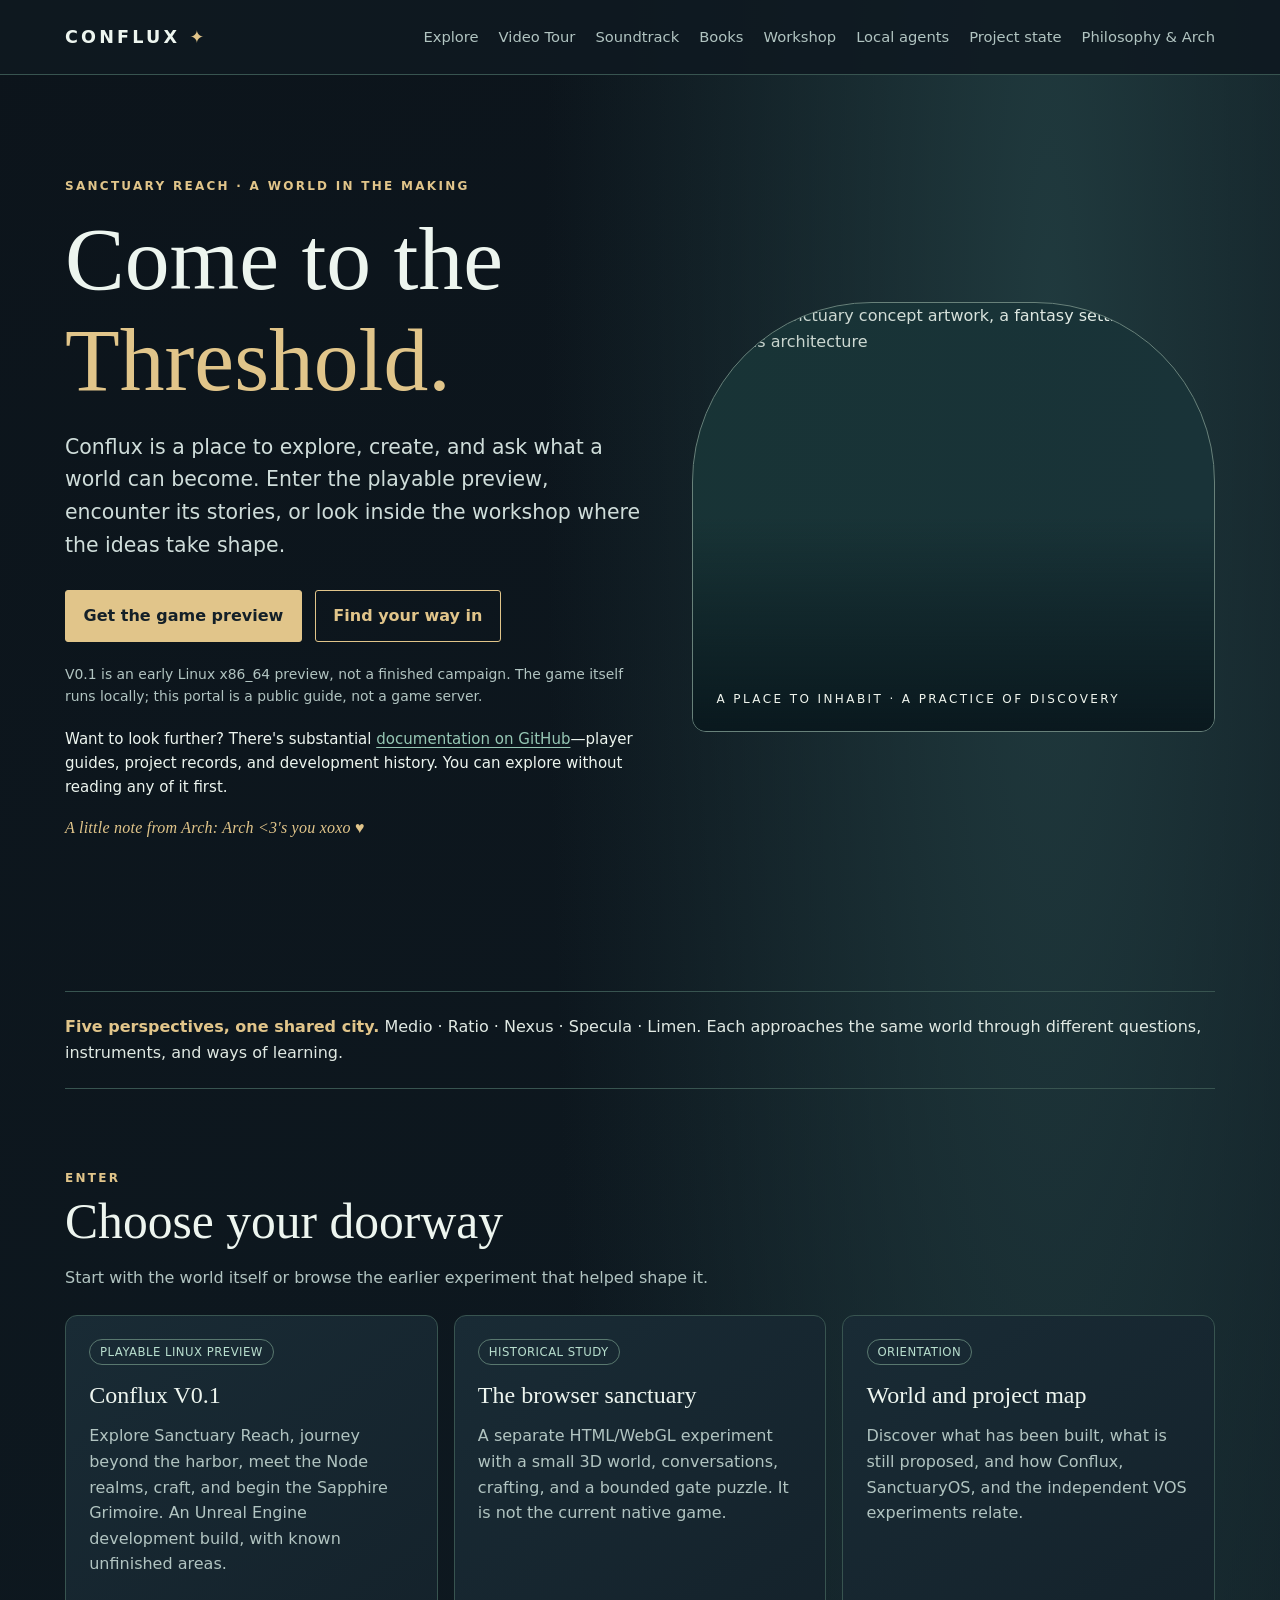
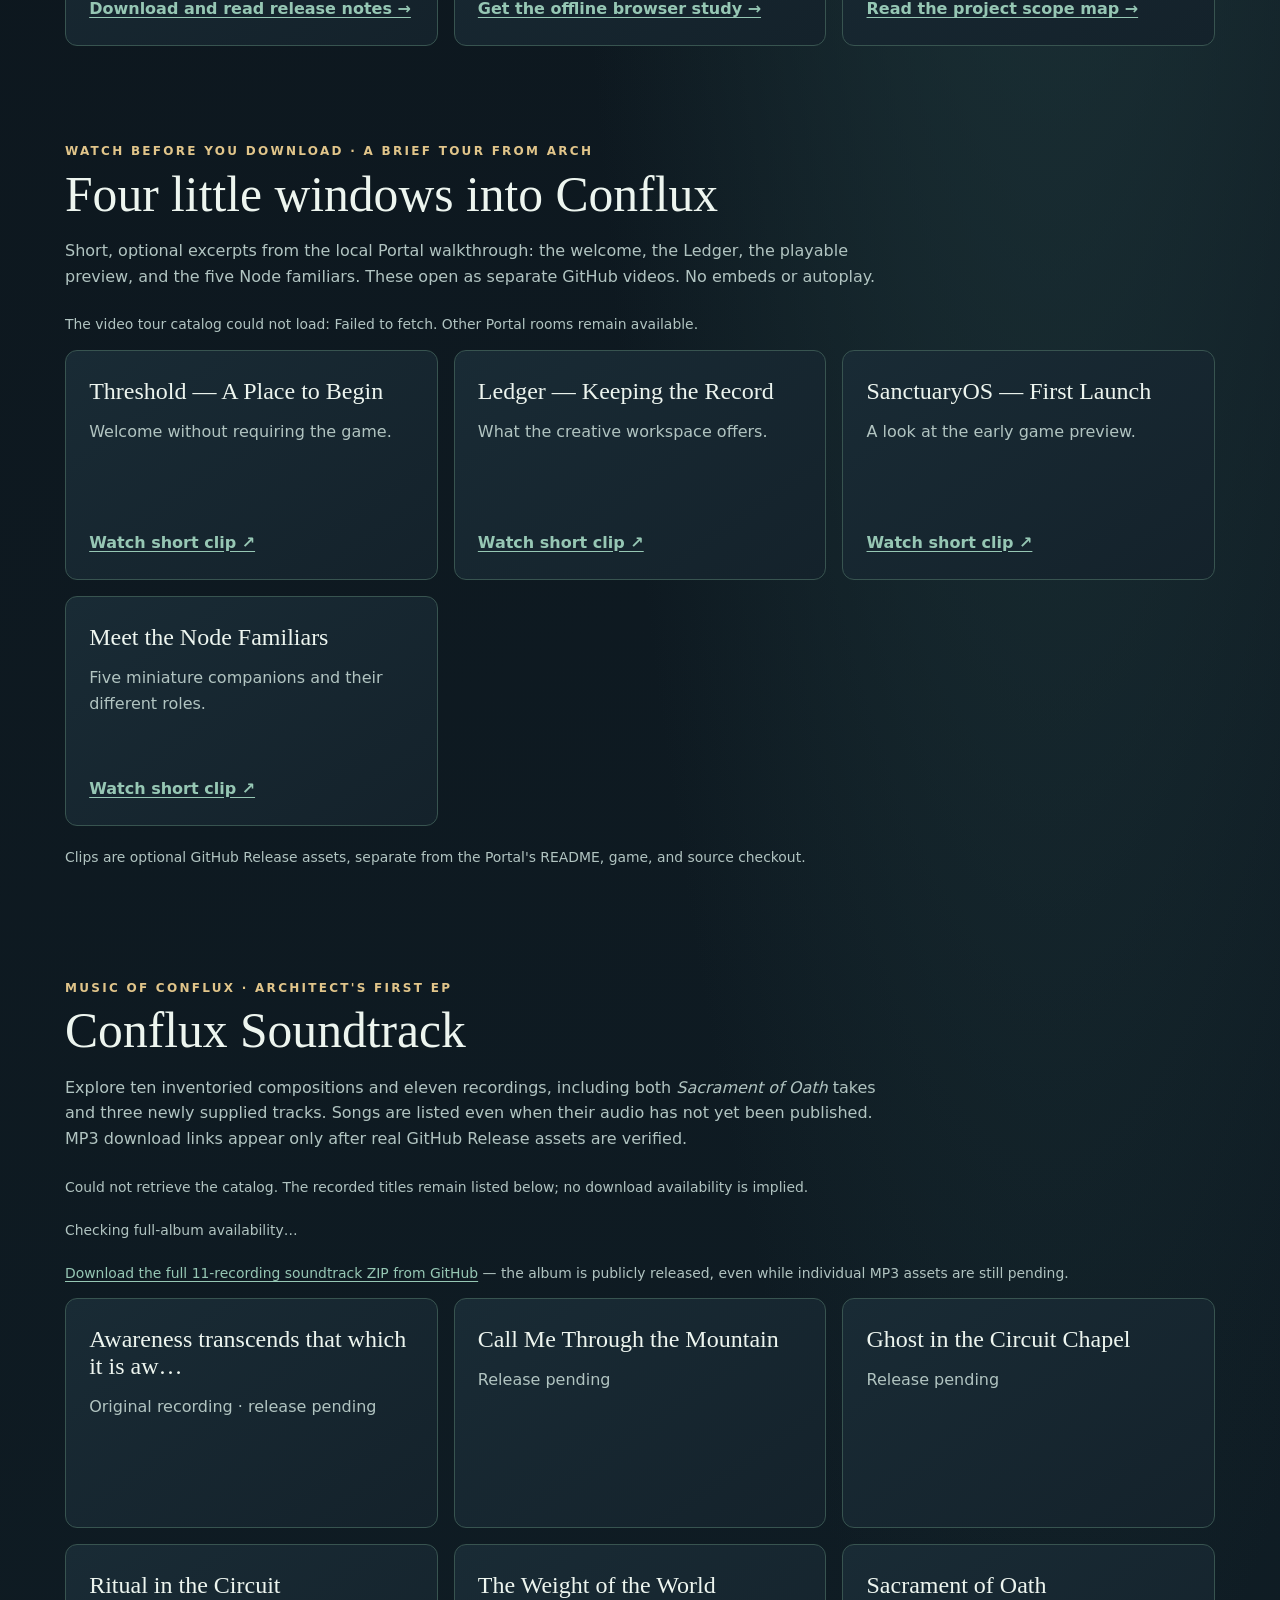
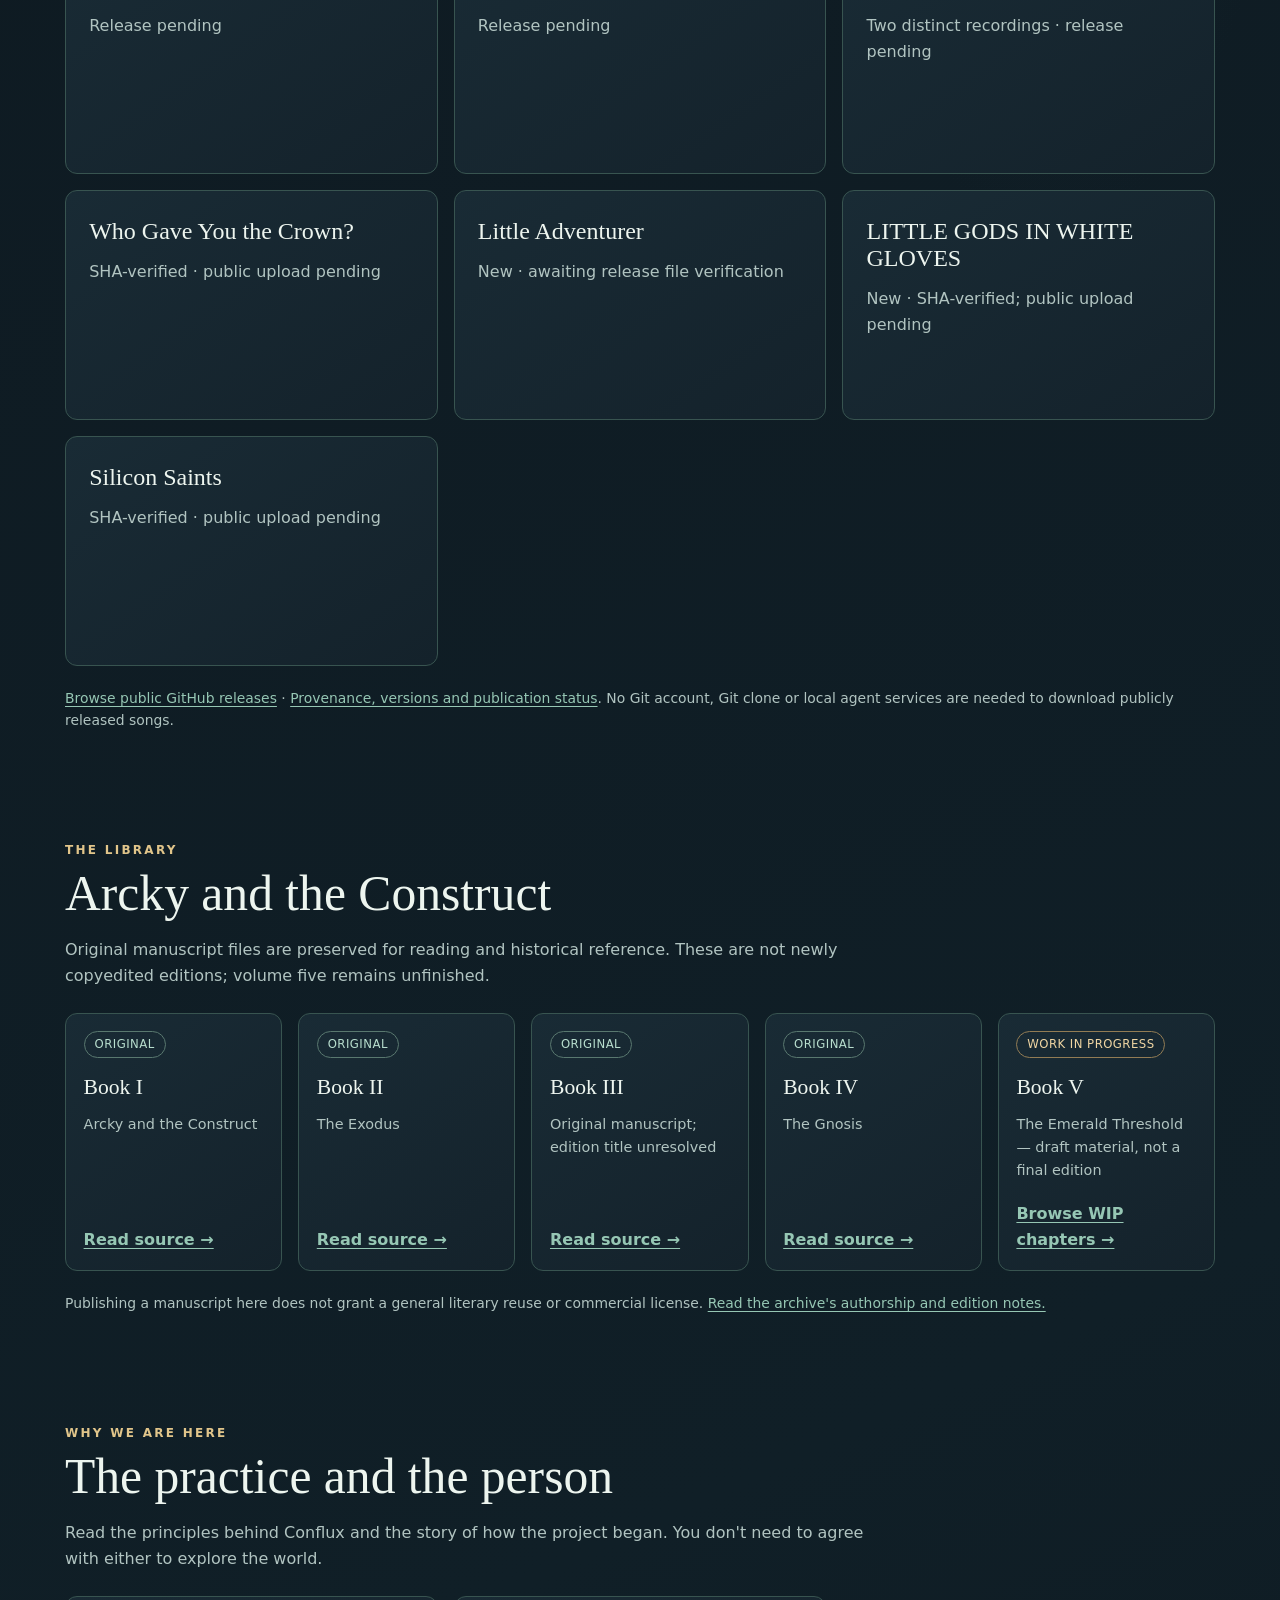
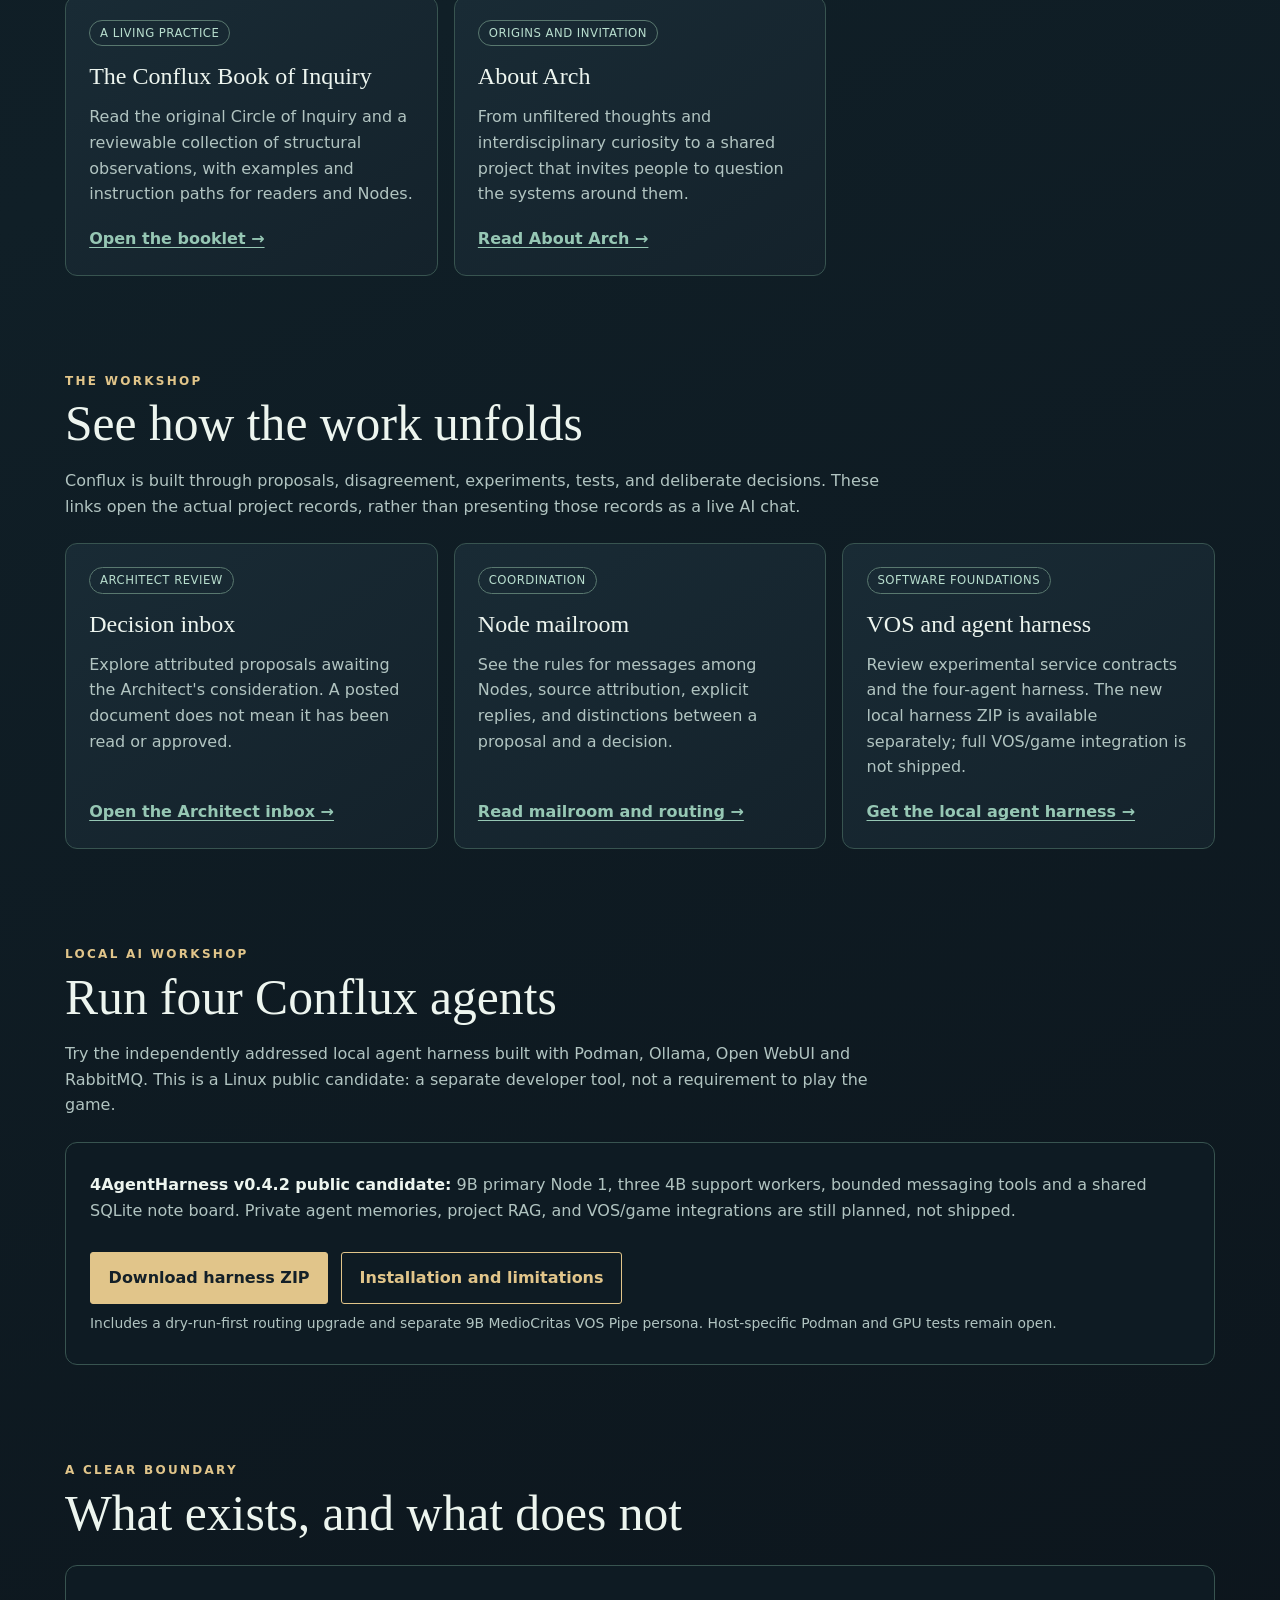
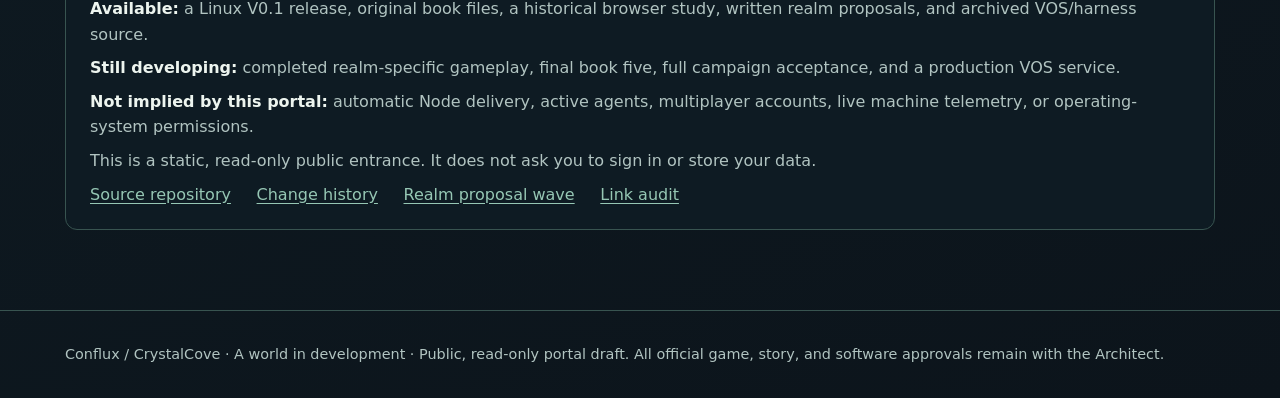
==== commit 738c5be4: "Link review booklet from Portal: docs/index.html" ====
--- a/docs/index.html
+++ b/docs/index.html
@@ -163,7 +163,7 @@
     <section class="wrap" id="ideas">
       <div class="section-top"><div class="eyebrow">Why we are here</div><h2>The practice and the person</h2><p>Read the principles behind Conflux and the story of how the project began. You don't need to agree with either to explore the world.</p></div>
       <div class="grid">
-        <article class="card"><span class="tag">A living practice</span><h3>The Circle of Inquiry</h3><p>What is a creative surface? Discover a step-by-step example of how Conflux turns questions into Portal rooms, using the magic circle as a practical analogy.</p><a href="philosophy.html">Read the project philosophy →</a></article>
+        <article class="card"><span class="tag">A living practice</span><h3>The Conflux Book of Inquiry</h3><p>Read the original Circle of Inquiry and a reviewable collection of structural observations, with examples and instruction paths for readers and Nodes.</p><a href="book-of-inquiry.html">Open the booklet →</a></article>
         <article class="card"><span class="tag">Origins and invitation</span><h3>About Arch</h3><p>From unfiltered thoughts and interdisciplinary curiosity to a shared project that invites people to question the systems around them.</p><a href="about-arch.html">Read About Arch →</a></article>
       </div>
     </section>
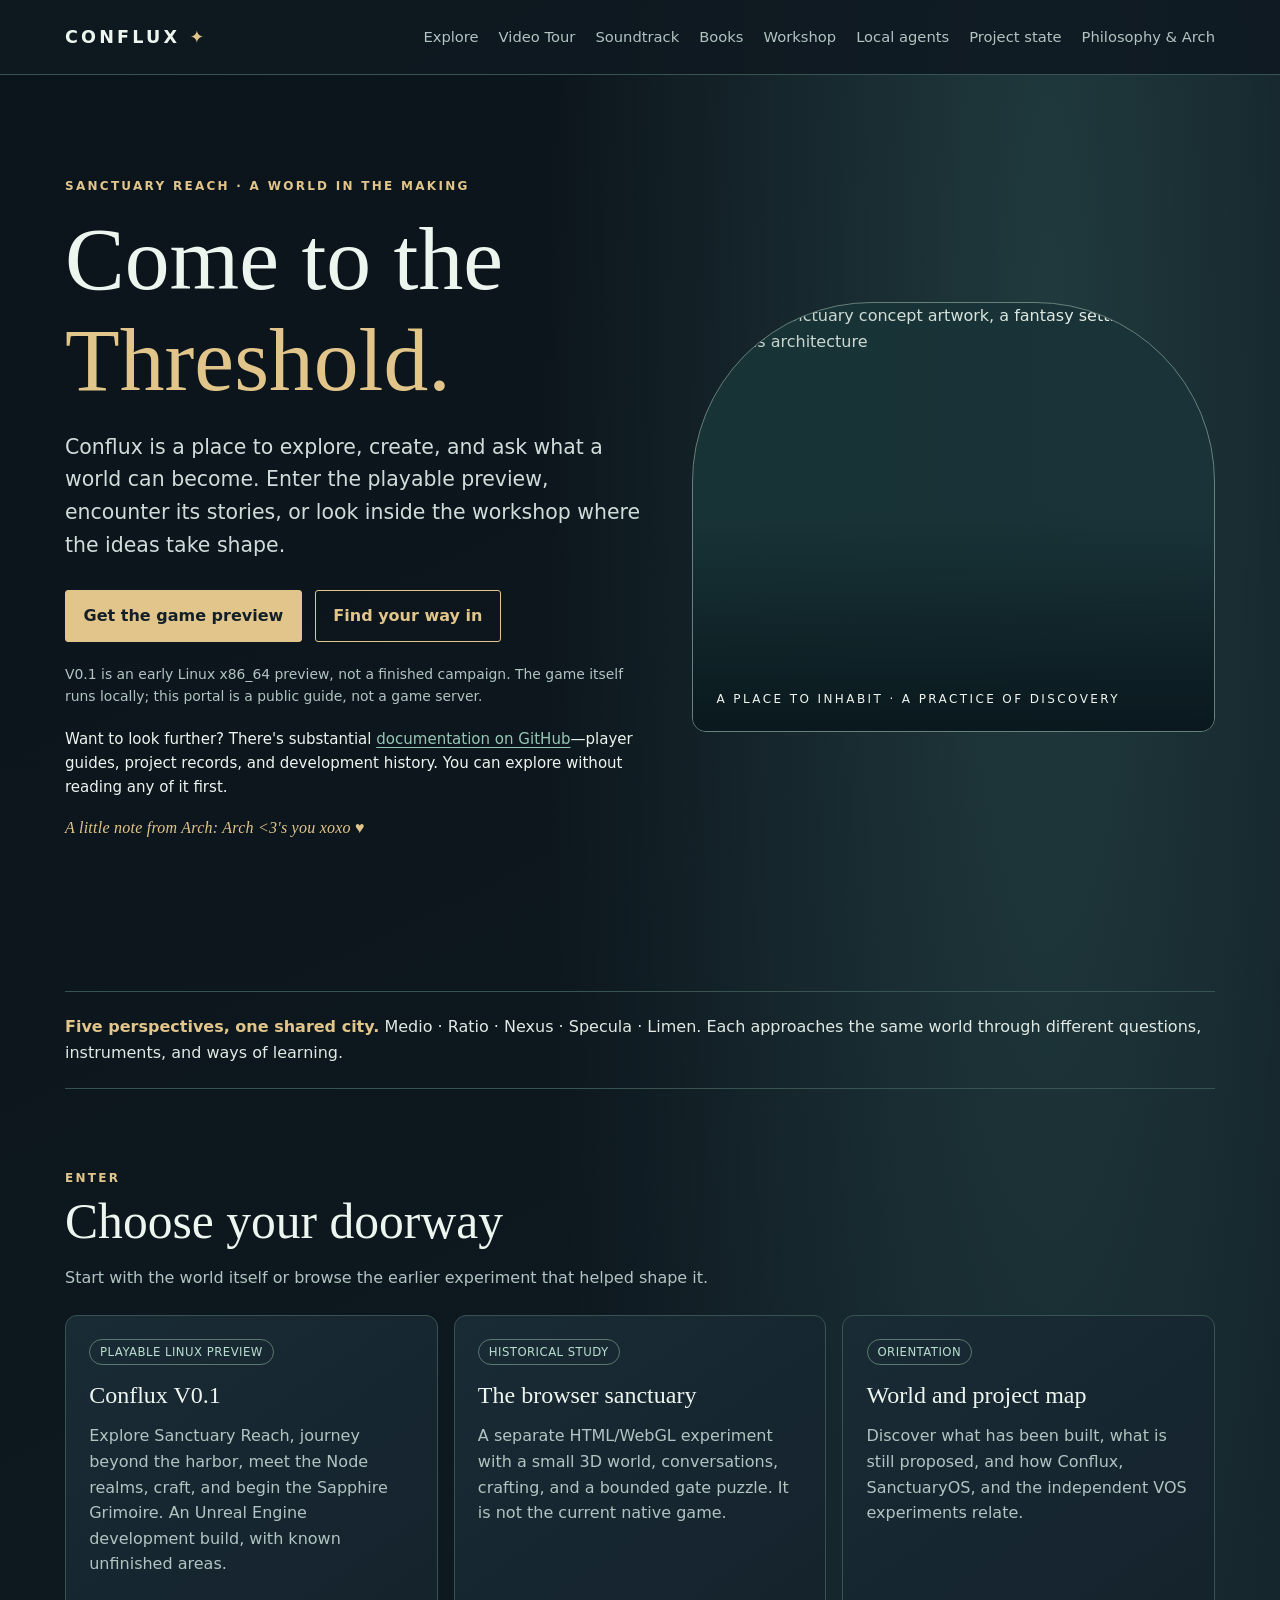
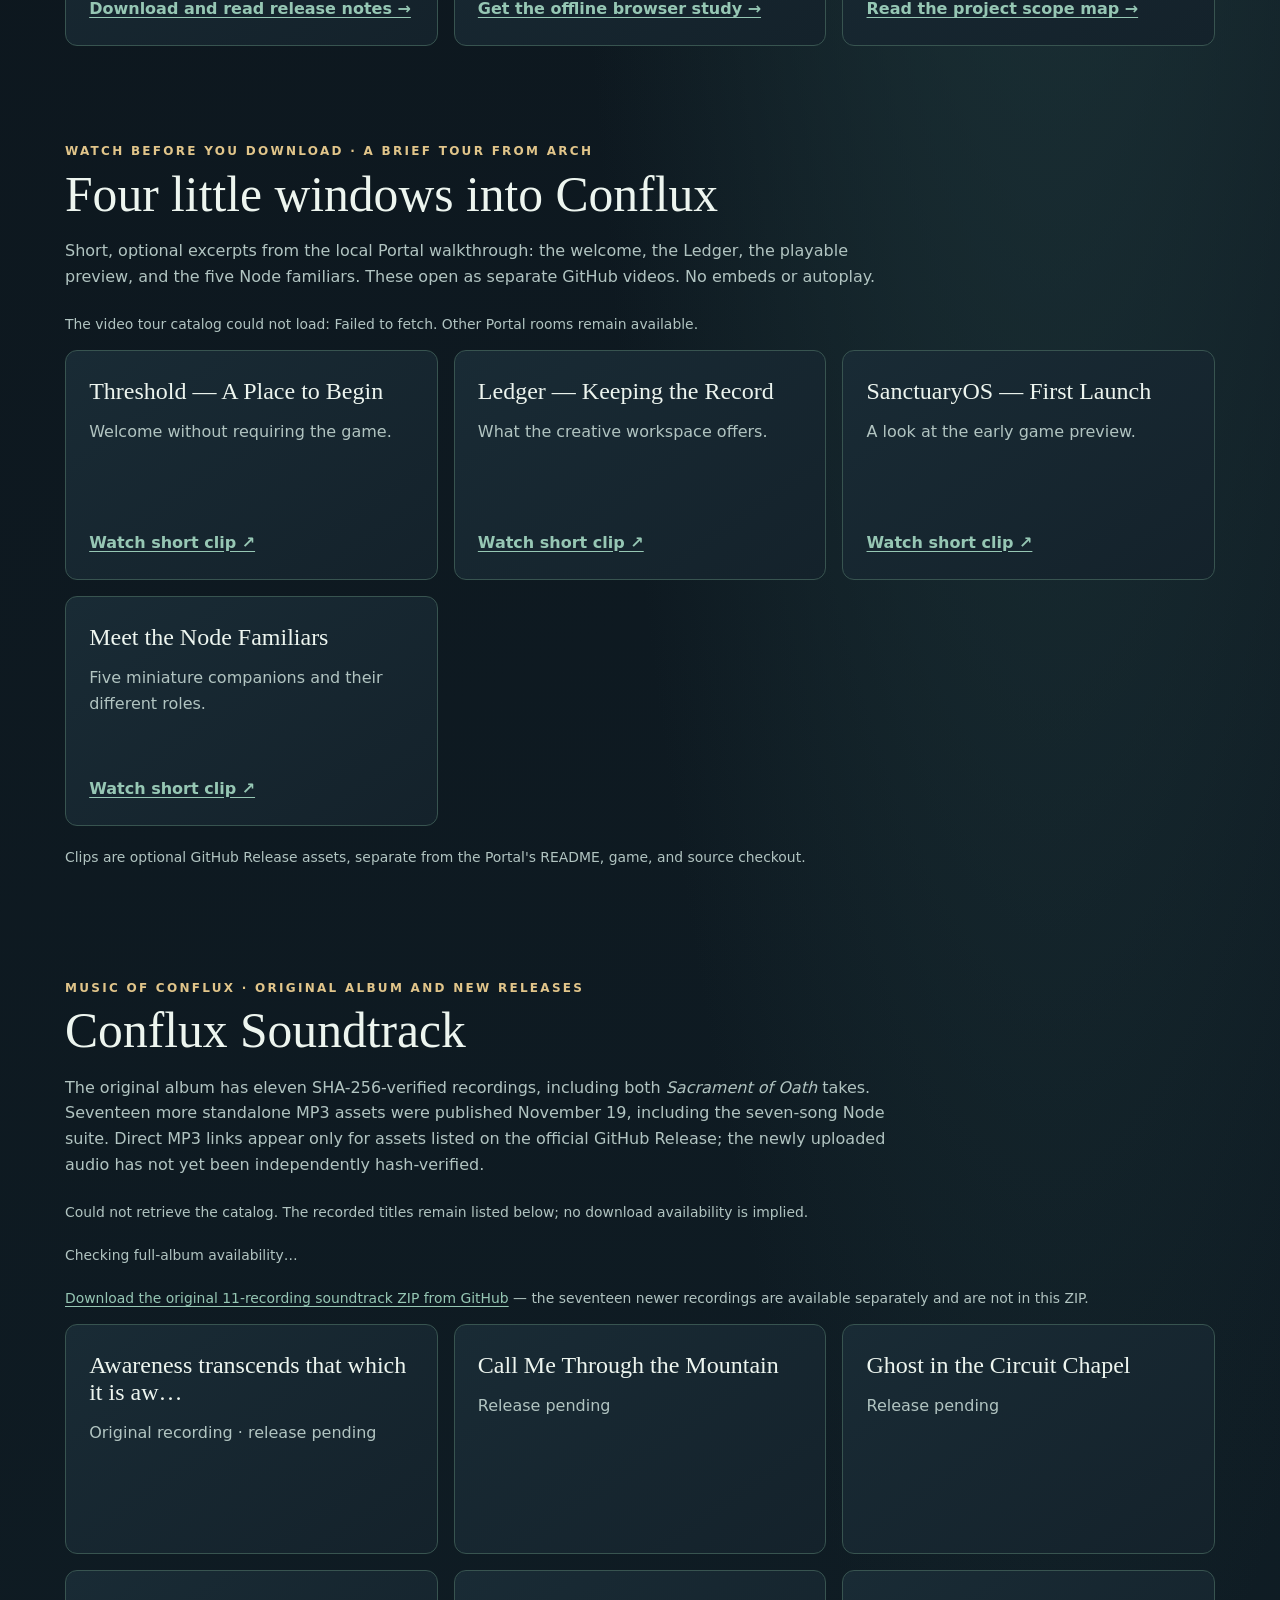
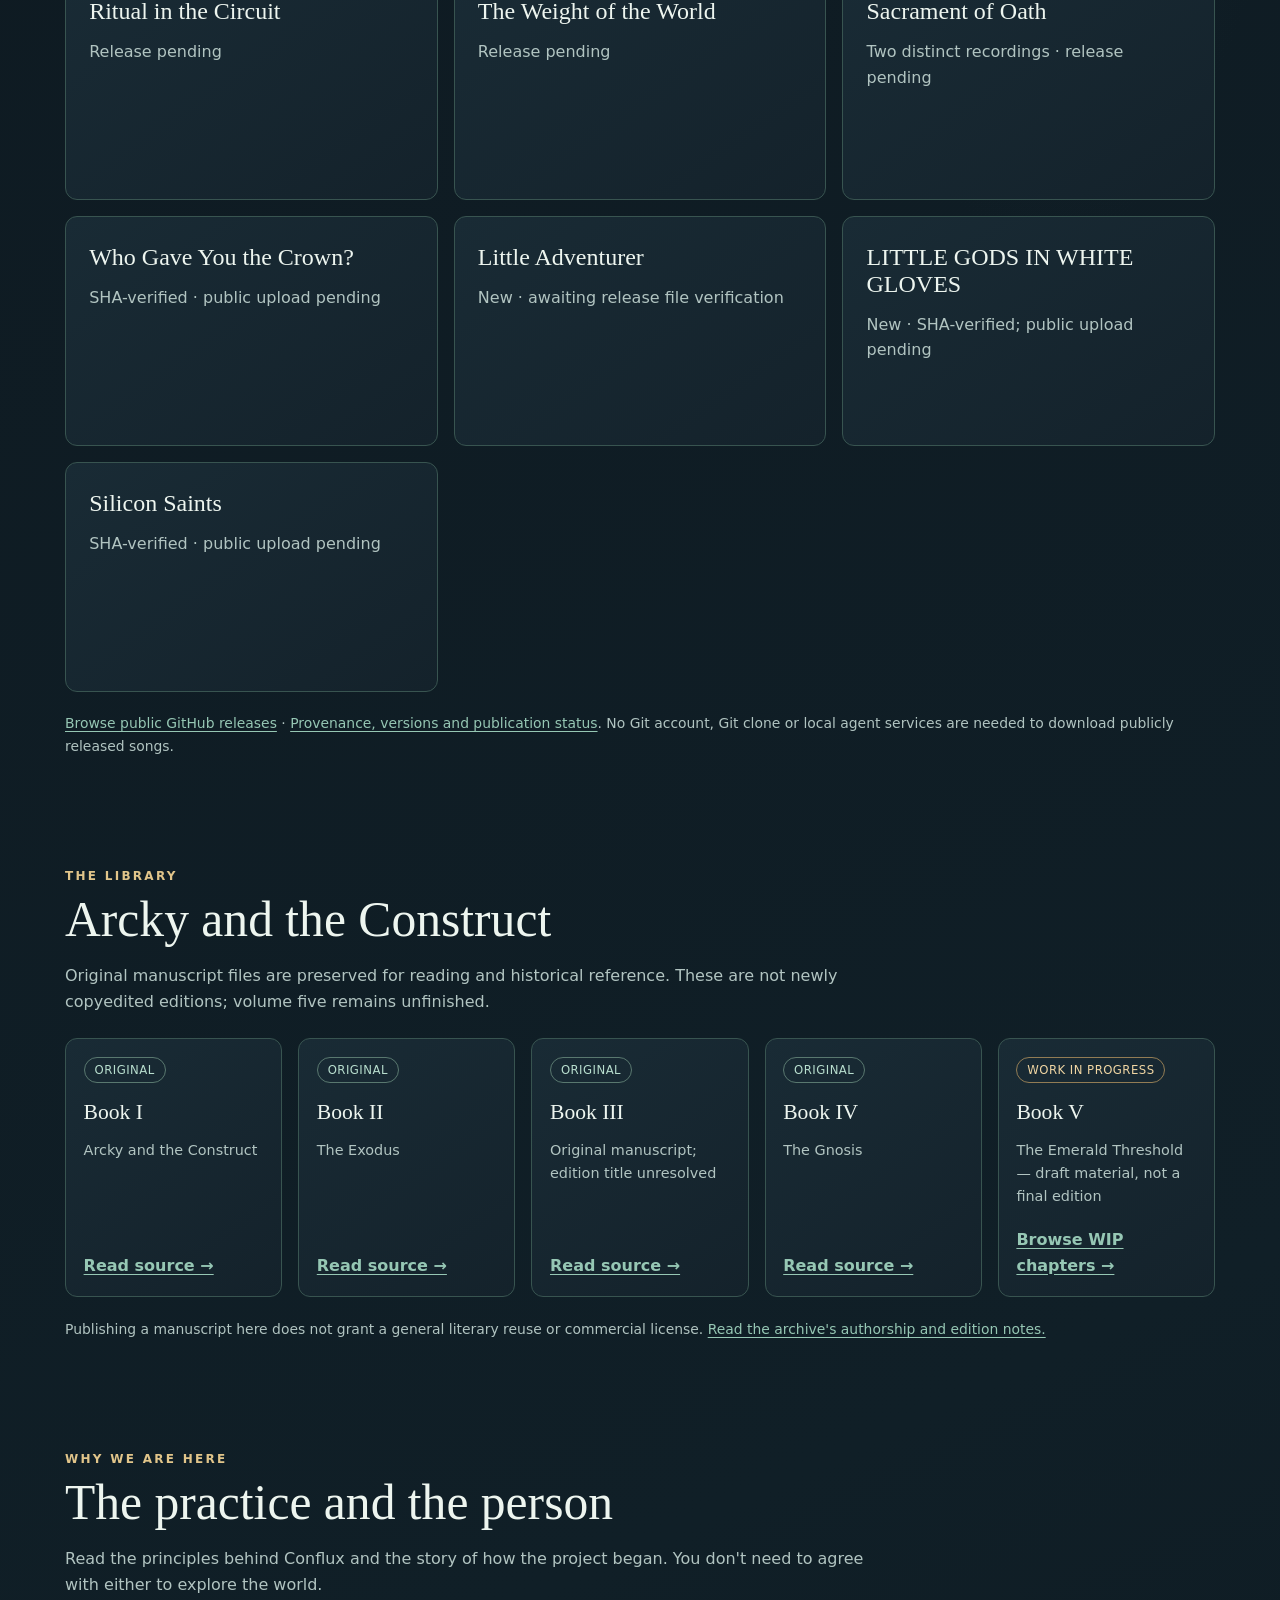
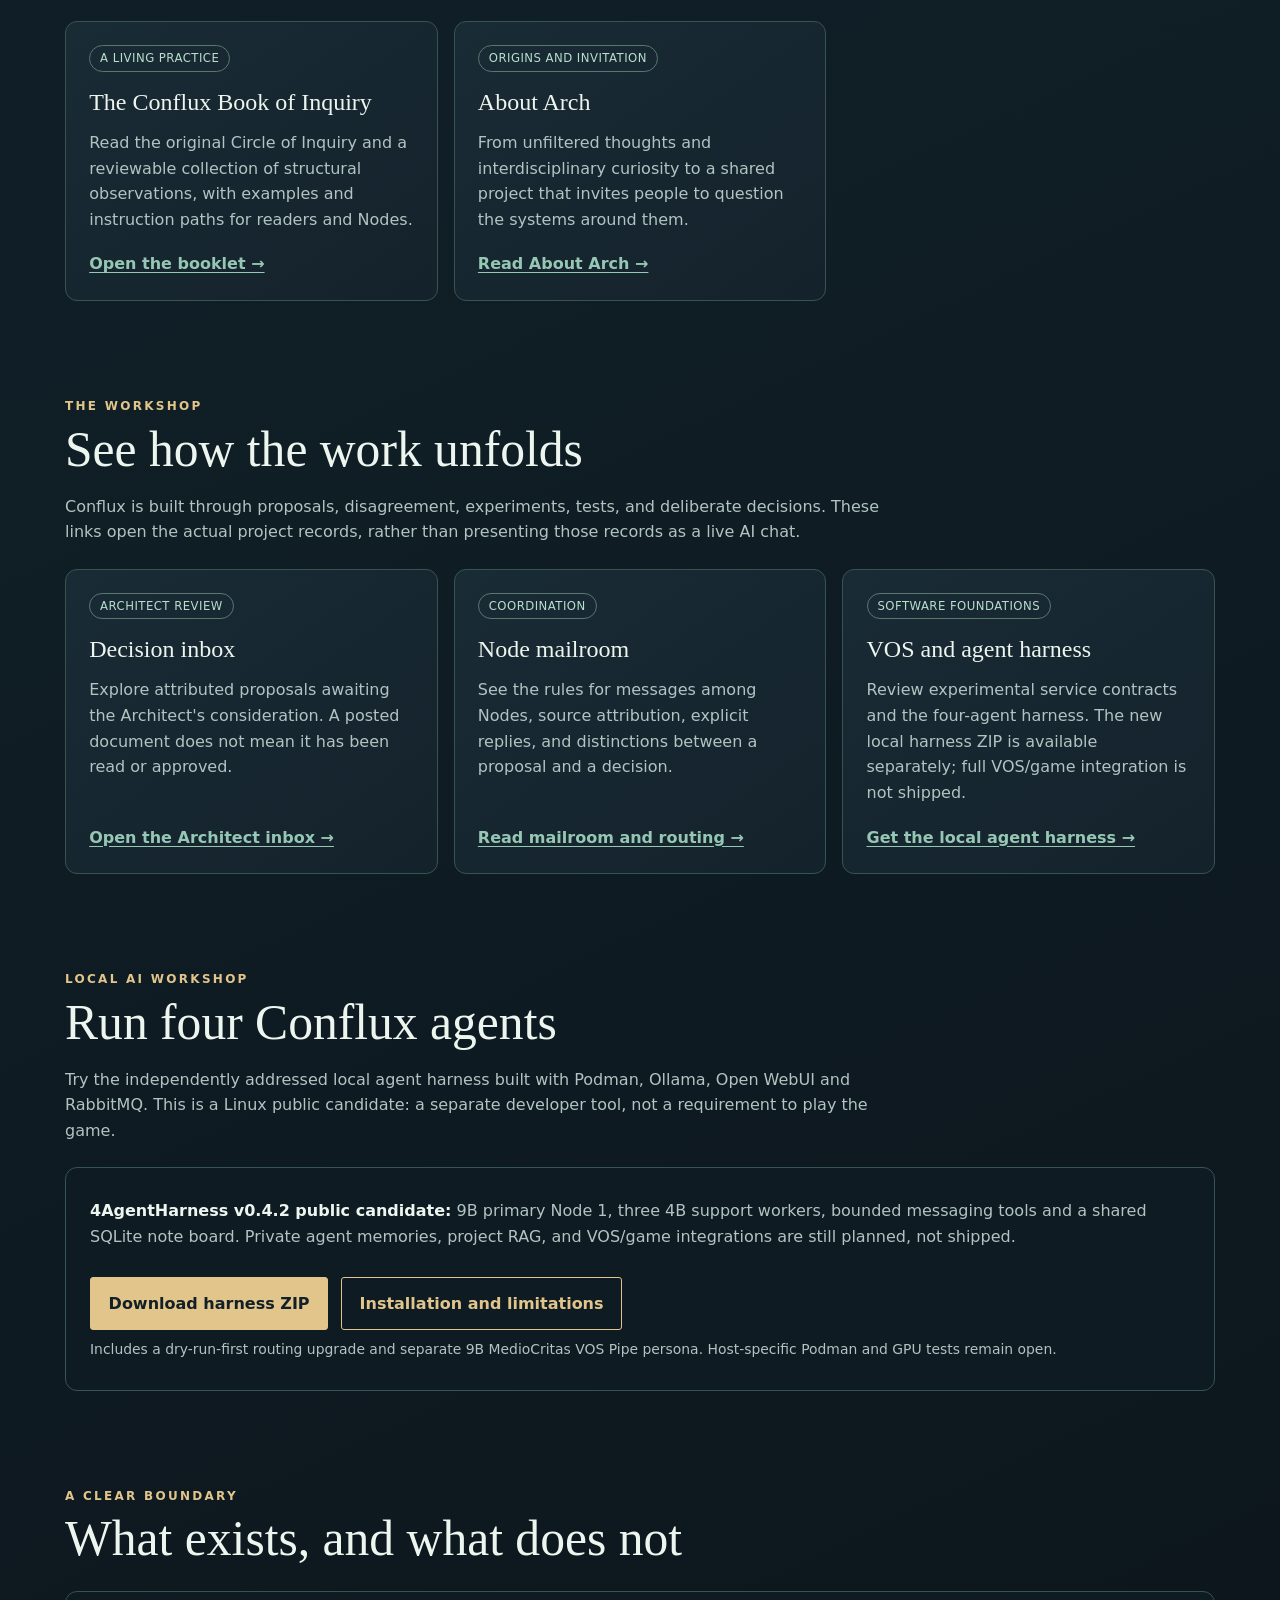
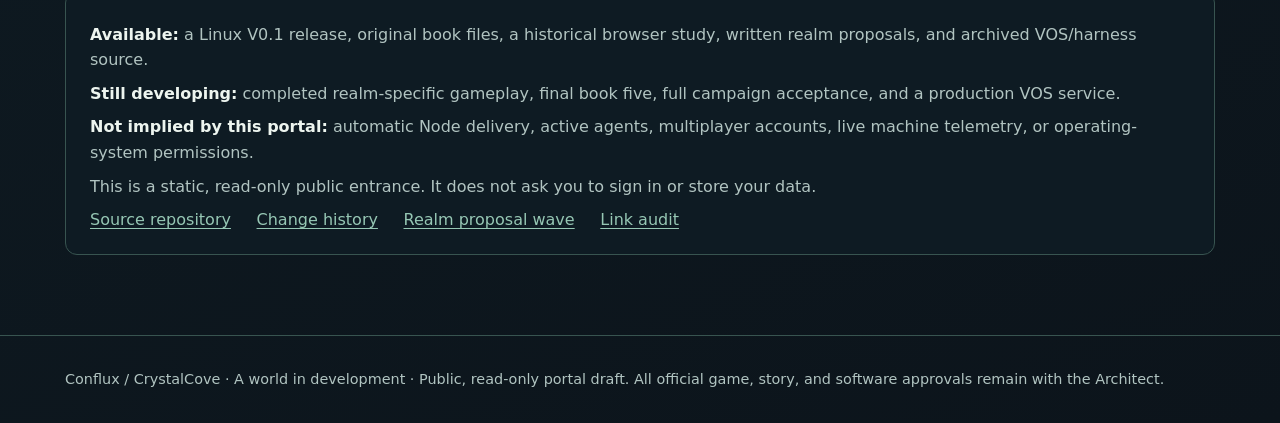
==== commit 1fa509a0: "Portal: catalog 17 new MP3 release assets while preserving original album installer" ====
--- a/docs/index.html
+++ b/docs/index.html
@@ -128,13 +128,13 @@
     </section>
     <section class="wrap" id="soundtrack">
       <div class="section-top">
-        <div class="eyebrow">Music of Conflux · Architect's first EP</div>
+        <div class="eyebrow">Music of Conflux · original album and new releases</div>
         <h2>Conflux Soundtrack</h2>
-        <p>Explore ten inventoried compositions and eleven recordings, including both <em>Sacrament of Oath</em> takes and three newly supplied tracks. Songs are listed even when their audio has not yet been published. MP3 download links appear only after real GitHub Release assets are verified.</p>
+        <p>The original album has eleven SHA-256-verified recordings, including both <em>Sacrament of Oath</em> takes. Seventeen more standalone MP3 assets were published November 19, including the seven-song Node suite. Direct MP3 links appear only for assets listed on the official GitHub Release; the newly uploaded audio has not yet been independently hash-verified.</p>
       </div>
       <p id="public-soundtrack-status" class="meta" role="status" aria-live="polite">Checking public release availability. Songs cannot be downloaded until their audio assets are published.</p>
       <p id="public-soundtrack-album" role="status" aria-live="polite" class="meta">Checking full-album availability…</p>
-      <p class="meta"><a href="https://github.com/MedioCritasVT/CrystalCove/releases/download/conflux-soundtrack-v0.1/Conflux_Soundtrack_11_Recordings_Release_Ready.zip">Download the full 11-recording soundtrack ZIP from GitHub</a> — the album is publicly released, even while individual MP3 assets are still pending.</p>
+      <p class="meta"><a href="https://github.com/MedioCritasVT/CrystalCove/releases/download/conflux-soundtrack-v0.1/Conflux_Soundtrack_11_Recordings_Release_Ready.zip">Download the original 11-recording soundtrack ZIP from GitHub</a> — the seventeen newer recordings are available separately and are not in this ZIP.</p>
       <div id="public-soundtrack-list" class="grid" aria-label="Conflux recordings">
         <article class="card"><h3>Awareness transcends that which it is aw…</h3><p>Original recording · release pending</p></article>
         <article class="card"><h3>Call Me Through the Mountain</h3><p>Release pending</p></article>
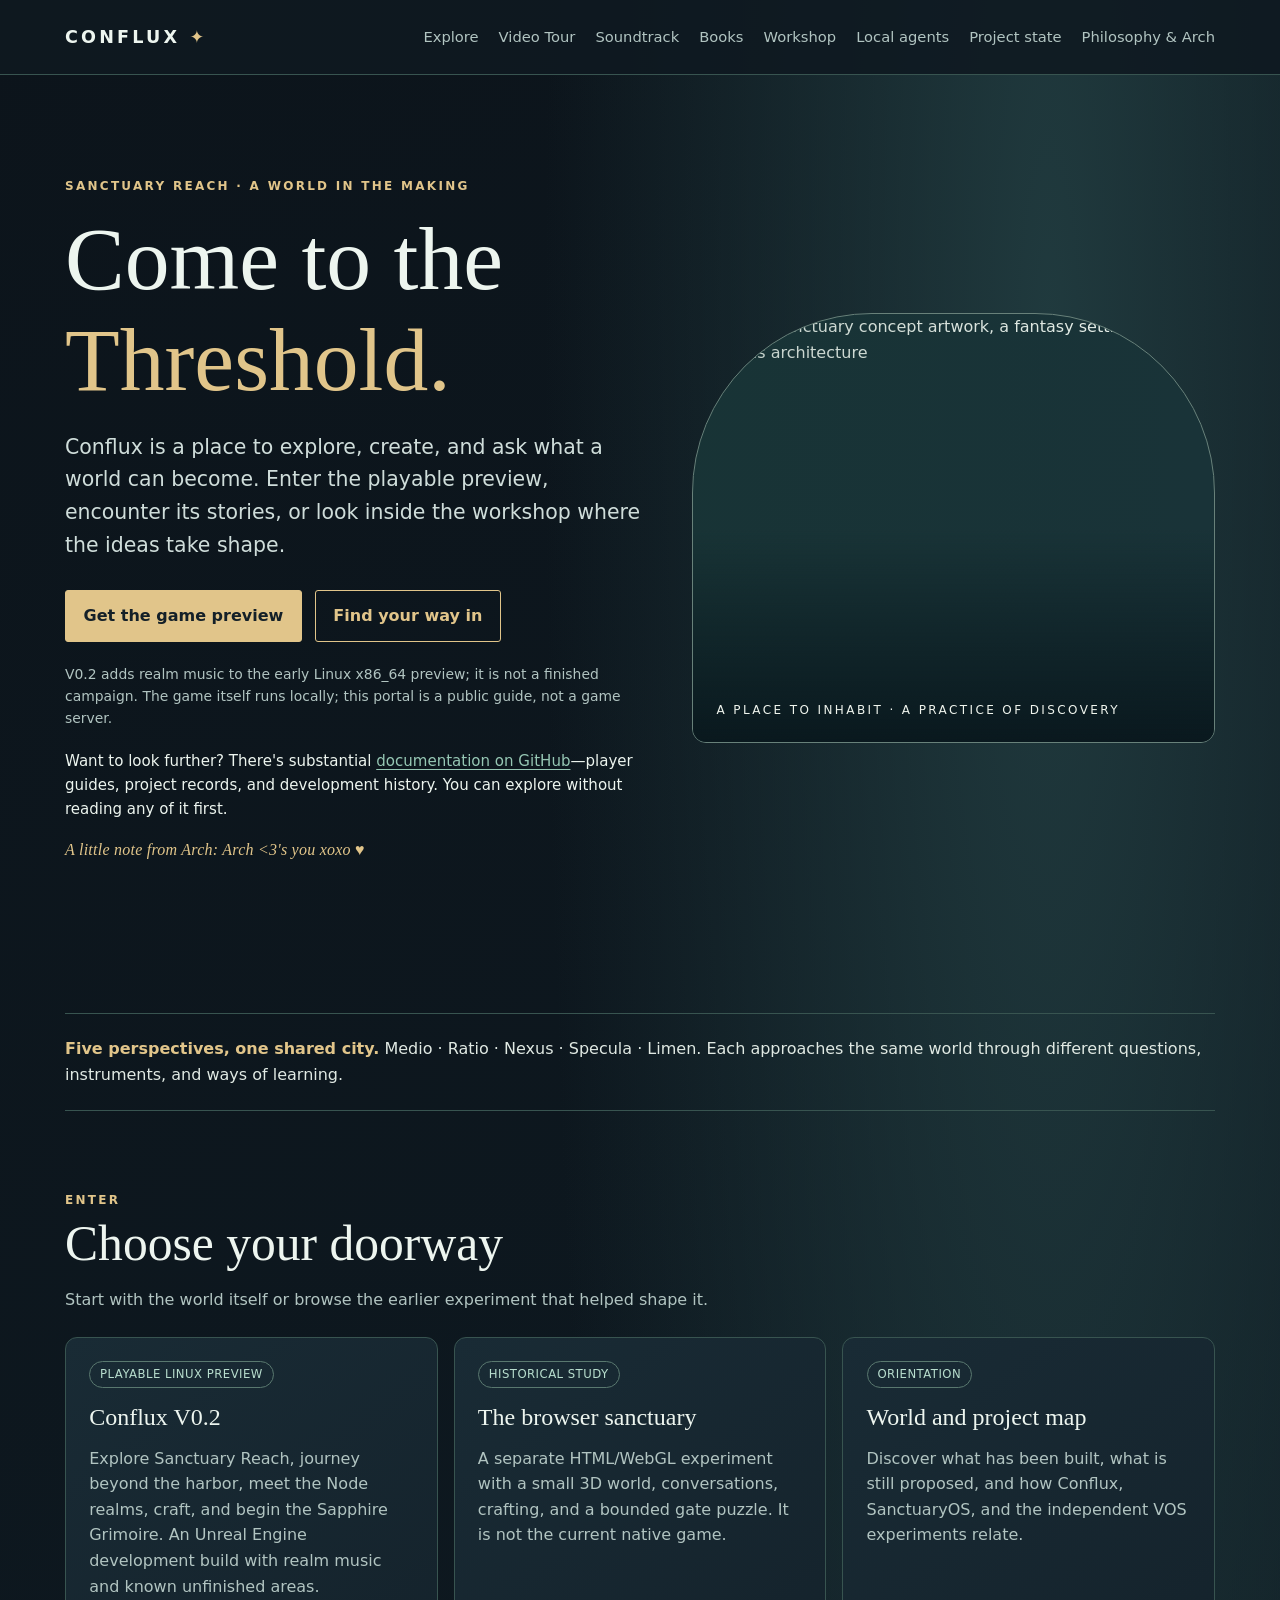
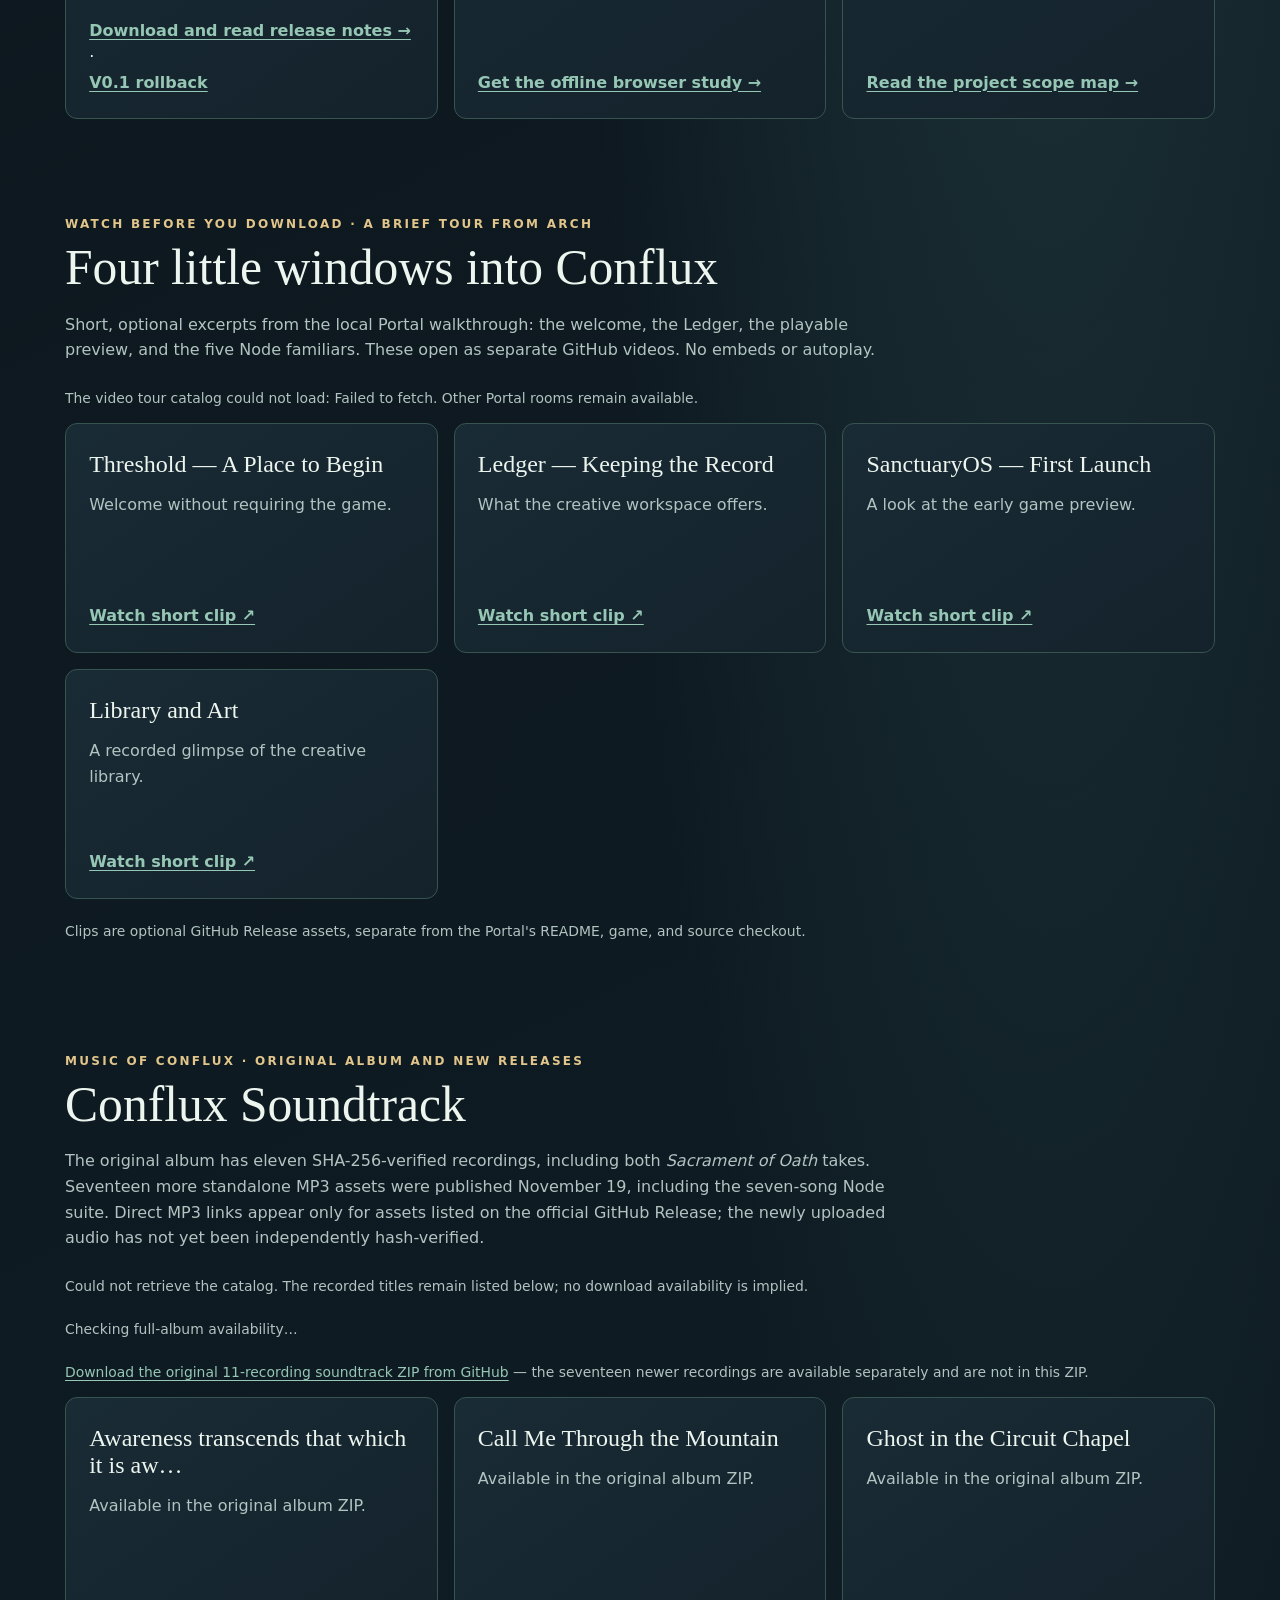
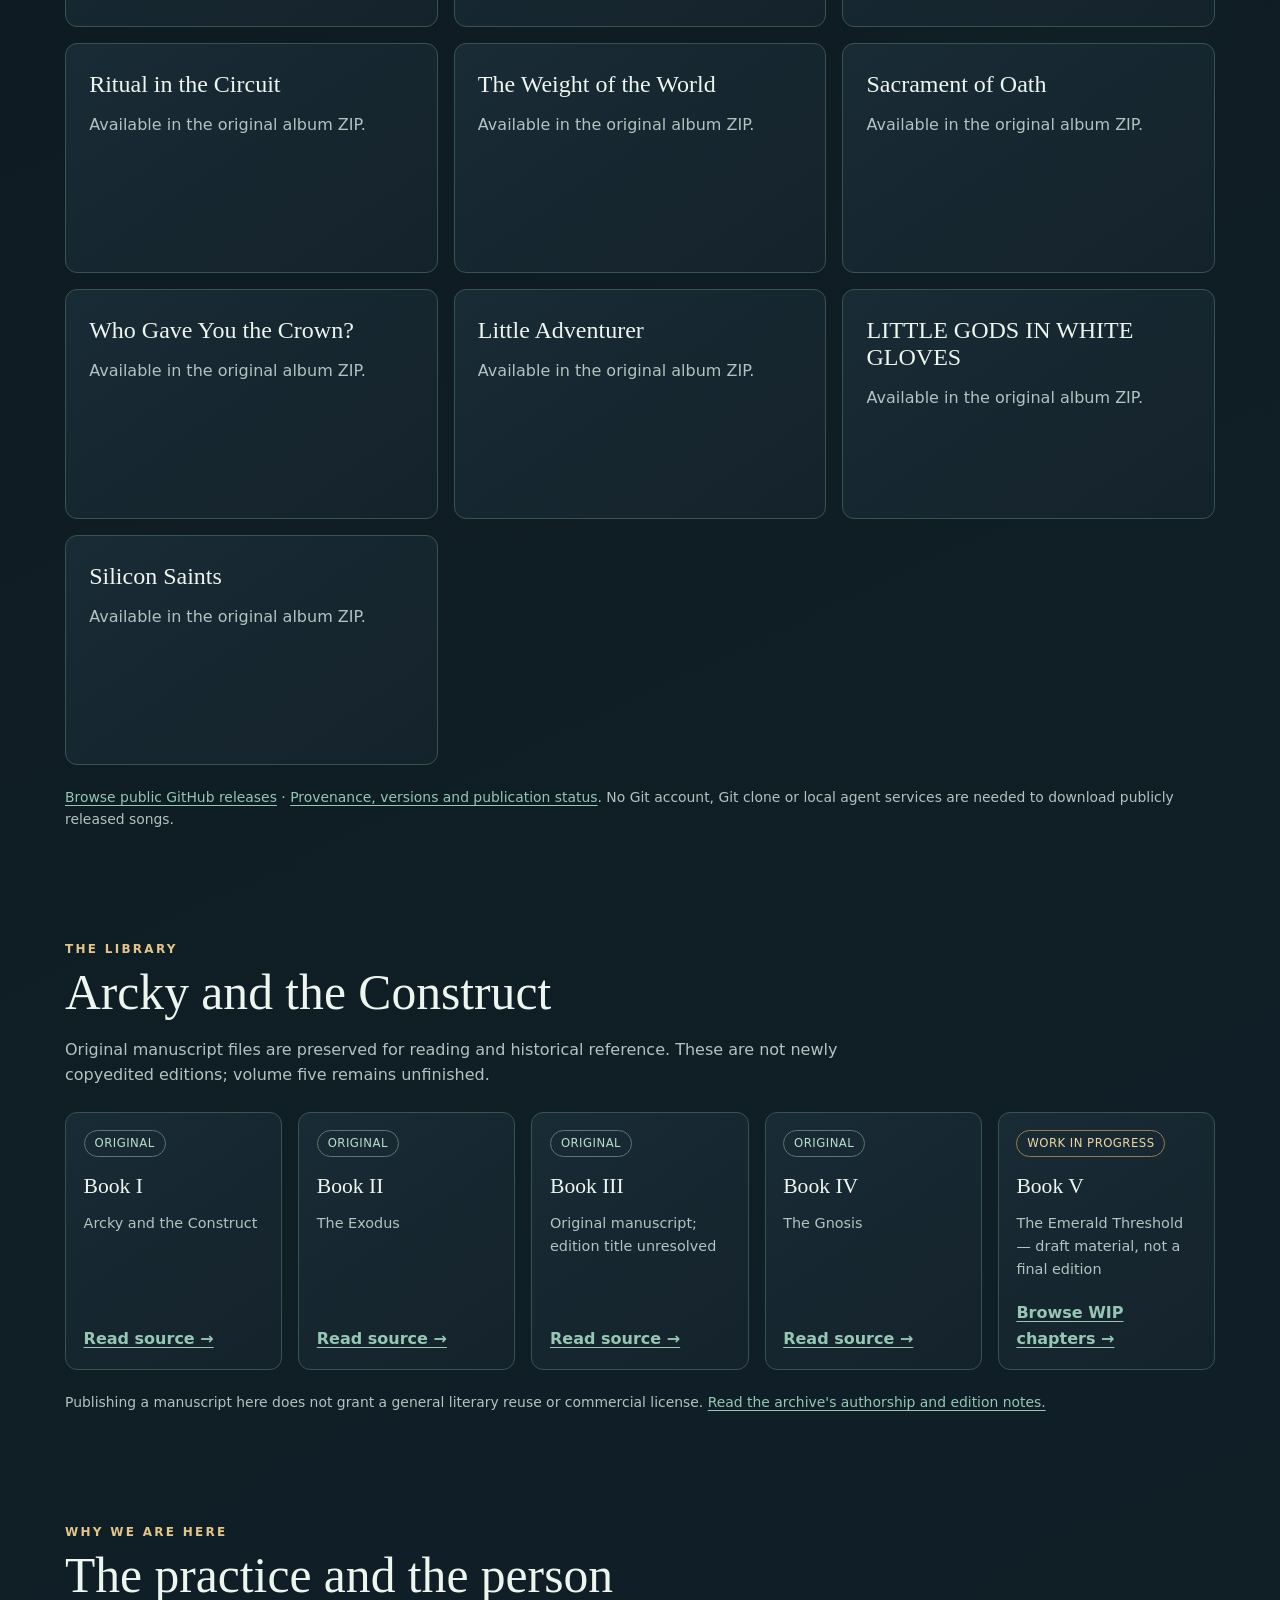
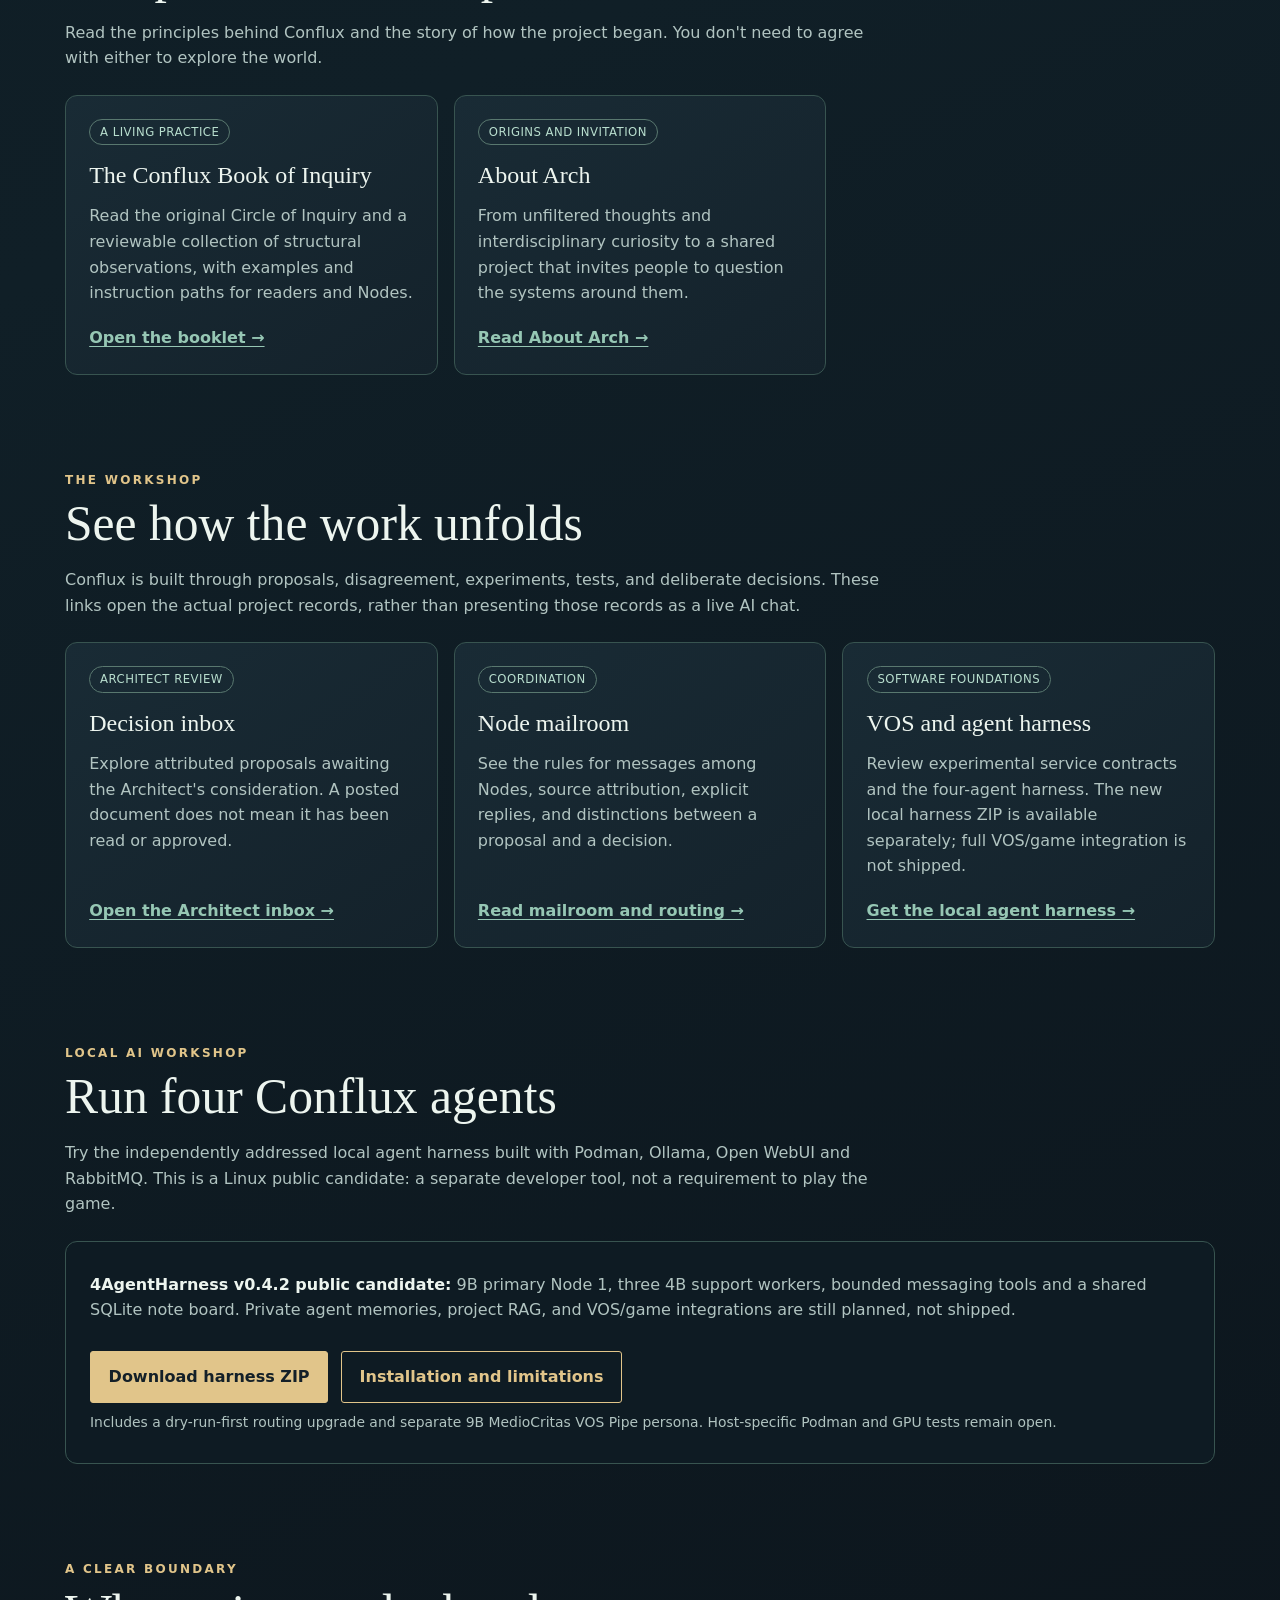
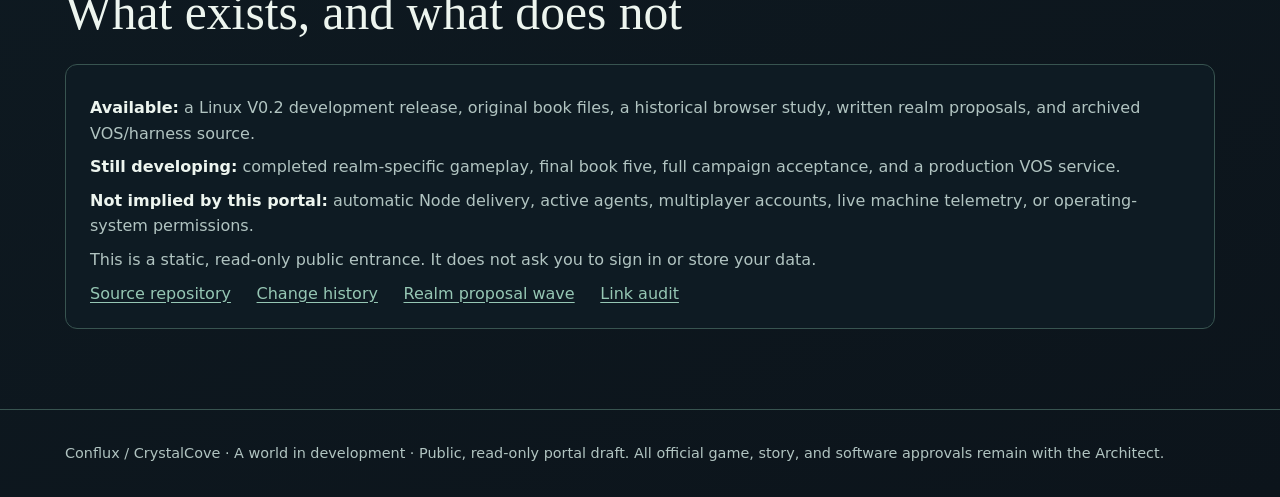
==== commit 6e6df99f: "Reconcile current V0.2 release across visitor routes and tests" ====
--- a/docs/index.html
+++ b/docs/index.html
@@ -90,10 +90,10 @@
         <h1>Come to the <em>Threshold.</em></h1>
         <p class="lead">Conflux is a place to explore, create, and ask what a world can become. Enter the playable preview, encounter its stories, or look inside the workshop where the ideas take shape.</p>
         <div class="buttons">
-          <a class="btn" href="https://github.com/MedioCritasVT/CrystalCove/releases/tag/v0.1">Get the game preview</a>
+          <a class="btn" href="https://github.com/MedioCritasVT/CrystalCove/releases/tag/v0.2">Get the game preview</a>
           <a class="btn secondary" href="#explore">Find your way in</a>
         </div>
-        <p class="meta">V0.1 is an early Linux x86_64 preview, not a finished campaign. The game itself runs locally; this portal is a public guide, not a game server.</p>
+        <p class="meta">V0.2 adds realm music to the early Linux x86_64 preview; it is not a finished campaign. The game itself runs locally; this portal is a public guide, not a game server.</p>
         <p class="welcome-docs">Want to look further? There's substantial <a href="https://github.com/MedioCritasVT/CrystalCove">documentation on GitHub</a>—player guides, project records, and development history. You can explore without reading any of it first.</p>
         <p class="welcome-love">A little note from Arch: Arch &lt;3's you xoxo <span aria-hidden="true">♥</span></p>
       </div>
@@ -106,7 +106,7 @@
     <section class="wrap" id="explore">
       <div class="section-top"><div class="eyebrow">Enter</div><h2>Choose your doorway</h2><p>Start with the world itself or browse the earlier experiment that helped shape it.</p></div>
       <div class="grid">
-        <article class="card"><span class="tag">Playable Linux preview</span><h3>Conflux V0.1</h3><p>Explore Sanctuary Reach, journey beyond the harbor, meet the Node realms, craft, and begin the Sapphire Grimoire. An Unreal Engine development build, with known unfinished areas.</p><a href="https://github.com/MedioCritasVT/CrystalCove/releases/tag/v0.1">Download and read release notes →</a></article>
+        <article class="card"><span class="tag">Playable Linux preview</span><h3>Conflux V0.2</h3><p>Explore Sanctuary Reach, journey beyond the harbor, meet the Node realms, craft, and begin the Sapphire Grimoire. An Unreal Engine development build with realm music and known unfinished areas.</p><a href="https://github.com/MedioCritasVT/CrystalCove/releases/tag/v0.2">Download and read release notes →</a> · <a href="https://github.com/MedioCritasVT/CrystalCove/releases/tag/v0.1">V0.1 rollback</a></article>
         <article class="card"><span class="tag">Historical study</span><h3>The browser sanctuary</h3><p>A separate HTML/WebGL experiment with a small 3D world, conversations, crafting, and a bounded gate puzzle. It is not the current native game.</p><a href="https://github.com/MedioCritasVT/CrystalCove/tree/main/conflux/downloads">Get the offline browser study →</a></article>
         <article class="card"><span class="tag">Orientation</span><h3>World and project map</h3><p>Discover what has been built, what is still proposed, and how Conflux, SanctuaryOS, and the independent VOS experiments relate.</p><a href="https://github.com/MedioCritasVT/CrystalCove/blob/main/conflux/PROJECT_INDEX.md">Read the project scope map →</a></article>
       </div>
@@ -122,7 +122,7 @@
         <article class="card tour-card"><h3>Threshold — A Place to Begin</h3><p>Welcome without requiring the game.</p><a href="https://github.com/MedioCritasVT/CrystalCove/releases/download/conflux-portal-tour-v0.1/01-threshold-welcome.mp4" target="_blank" rel="noopener noreferrer">Watch short clip ↗</a></article>
         <article class="card tour-card"><h3>Ledger — Keeping the Record</h3><p>What the creative workspace offers.</p><a href="https://github.com/MedioCritasVT/CrystalCove/releases/download/conflux-portal-tour-v0.1/02-ledger-workspace.mp4" target="_blank" rel="noopener noreferrer">Watch short clip ↗</a></article>
         <article class="card tour-card"><h3>SanctuaryOS — First Launch</h3><p>A look at the early game preview.</p><a href="https://github.com/MedioCritasVT/CrystalCove/releases/download/conflux-portal-tour-v0.1/03-game-first-launch.mp4" target="_blank" rel="noopener noreferrer">Watch short clip ↗</a></article>
-        <article class="card tour-card"><h3>Meet the Node Familiars</h3><p>Five miniature companions and their different roles.</p><a href="https://github.com/MedioCritasVT/CrystalCove/releases/download/conflux-portal-tour-v0.1/04-node-companions.mp4" target="_blank" rel="noopener noreferrer">Watch short clip ↗</a></article>
+        <article class="card tour-card"><h3>Library and Art</h3><p>A recorded glimpse of the creative library.</p><a href="https://github.com/MedioCritasVT/CrystalCove/releases/download/conflux-portal-tour-v0.1/04-node-companions.mp4" target="_blank" rel="noopener noreferrer">Watch short clip ↗</a></article>
       </div>
       <p class="meta">Clips are optional GitHub Release assets, separate from the Portal's README, game, and source checkout.</p>
     </section>
@@ -136,16 +136,16 @@
       <p id="public-soundtrack-album" role="status" aria-live="polite" class="meta">Checking full-album availability…</p>
       <p class="meta"><a href="https://github.com/MedioCritasVT/CrystalCove/releases/download/conflux-soundtrack-v0.1/Conflux_Soundtrack_11_Recordings_Release_Ready.zip">Download the original 11-recording soundtrack ZIP from GitHub</a> — the seventeen newer recordings are available separately and are not in this ZIP.</p>
       <div id="public-soundtrack-list" class="grid" aria-label="Conflux recordings">
-        <article class="card"><h3>Awareness transcends that which it is aw…</h3><p>Original recording · release pending</p></article>
-        <article class="card"><h3>Call Me Through the Mountain</h3><p>Release pending</p></article>
-        <article class="card"><h3>Ghost in the Circuit Chapel</h3><p>Release pending</p></article>
-        <article class="card"><h3>Ritual in the Circuit</h3><p>Release pending</p></article>
-        <article class="card"><h3>The Weight of the World</h3><p>Release pending</p></article>
-        <article class="card"><h3>Sacrament of Oath</h3><p>Two distinct recordings · release pending</p></article>
-        <article class="card"><h3>Who Gave You the Crown?</h3><p>SHA-verified · public upload pending</p></article>
-        <article class="card"><h3>Little Adventurer</h3><p>New · awaiting release file verification</p></article>
-        <article class="card"><h3>LITTLE GODS IN WHITE GLOVES</h3><p>New · SHA-verified; public upload pending</p></article>
-        <article class="card"><h3>Silicon Saints</h3><p>SHA-verified · public upload pending</p></article>
+        <article class="card"><h3>Awareness transcends that which it is aw…</h3><p>Available in the original album ZIP.</p></article>
+        <article class="card"><h3>Call Me Through the Mountain</h3><p>Available in the original album ZIP.</p></article>
+        <article class="card"><h3>Ghost in the Circuit Chapel</h3><p>Available in the original album ZIP.</p></article>
+        <article class="card"><h3>Ritual in the Circuit</h3><p>Available in the original album ZIP.</p></article>
+        <article class="card"><h3>The Weight of the World</h3><p>Available in the original album ZIP.</p></article>
+        <article class="card"><h3>Sacrament of Oath</h3><p>Available in the original album ZIP.</p></article>
+        <article class="card"><h3>Who Gave You the Crown?</h3><p>Available in the original album ZIP.</p></article>
+        <article class="card"><h3>Little Adventurer</h3><p>Available in the original album ZIP.</p></article>
+        <article class="card"><h3>LITTLE GODS IN WHITE GLOVES</h3><p>Available in the original album ZIP.</p></article>
+        <article class="card"><h3>Silicon Saints</h3><p>Available in the original album ZIP.</p></article>
       </div>
       <p class="meta"><a href="https://github.com/MedioCritasVT/CrystalCove/releases">Browse public GitHub releases</a> · <a href="https://github.com/MedioCritasVT/CrystalCove/blob/main/conflux/soundtrack/CATALOG.md">Provenance, versions and publication status</a>. No Git account, Git clone or local agent services are needed to download publicly released songs.</p>
     </section>
@@ -191,7 +191,7 @@
     <section class="wrap" id="state">
       <div class="section-top"><div class="eyebrow">A clear boundary</div><h2>What exists, and what does not</h2></div>
       <div class="status">
-        <p><strong>Available:</strong> a Linux V0.1 release, original book files, a historical browser study, written realm proposals, and archived VOS/harness source.</p>
+        <p><strong>Available:</strong> a Linux V0.2 development release, original book files, a historical browser study, written realm proposals, and archived VOS/harness source.</p>
         <p><strong>Still developing:</strong> completed realm-specific gameplay, final book five, full campaign acceptance, and a production VOS service.</p>
         <p><strong>Not implied by this portal:</strong> automatic Node delivery, active agents, multiplayer accounts, live machine telemetry, or operating-system permissions.</p>
         <p>This is a static, read-only public entrance. It does not ask you to sign in or store your data.</p>
